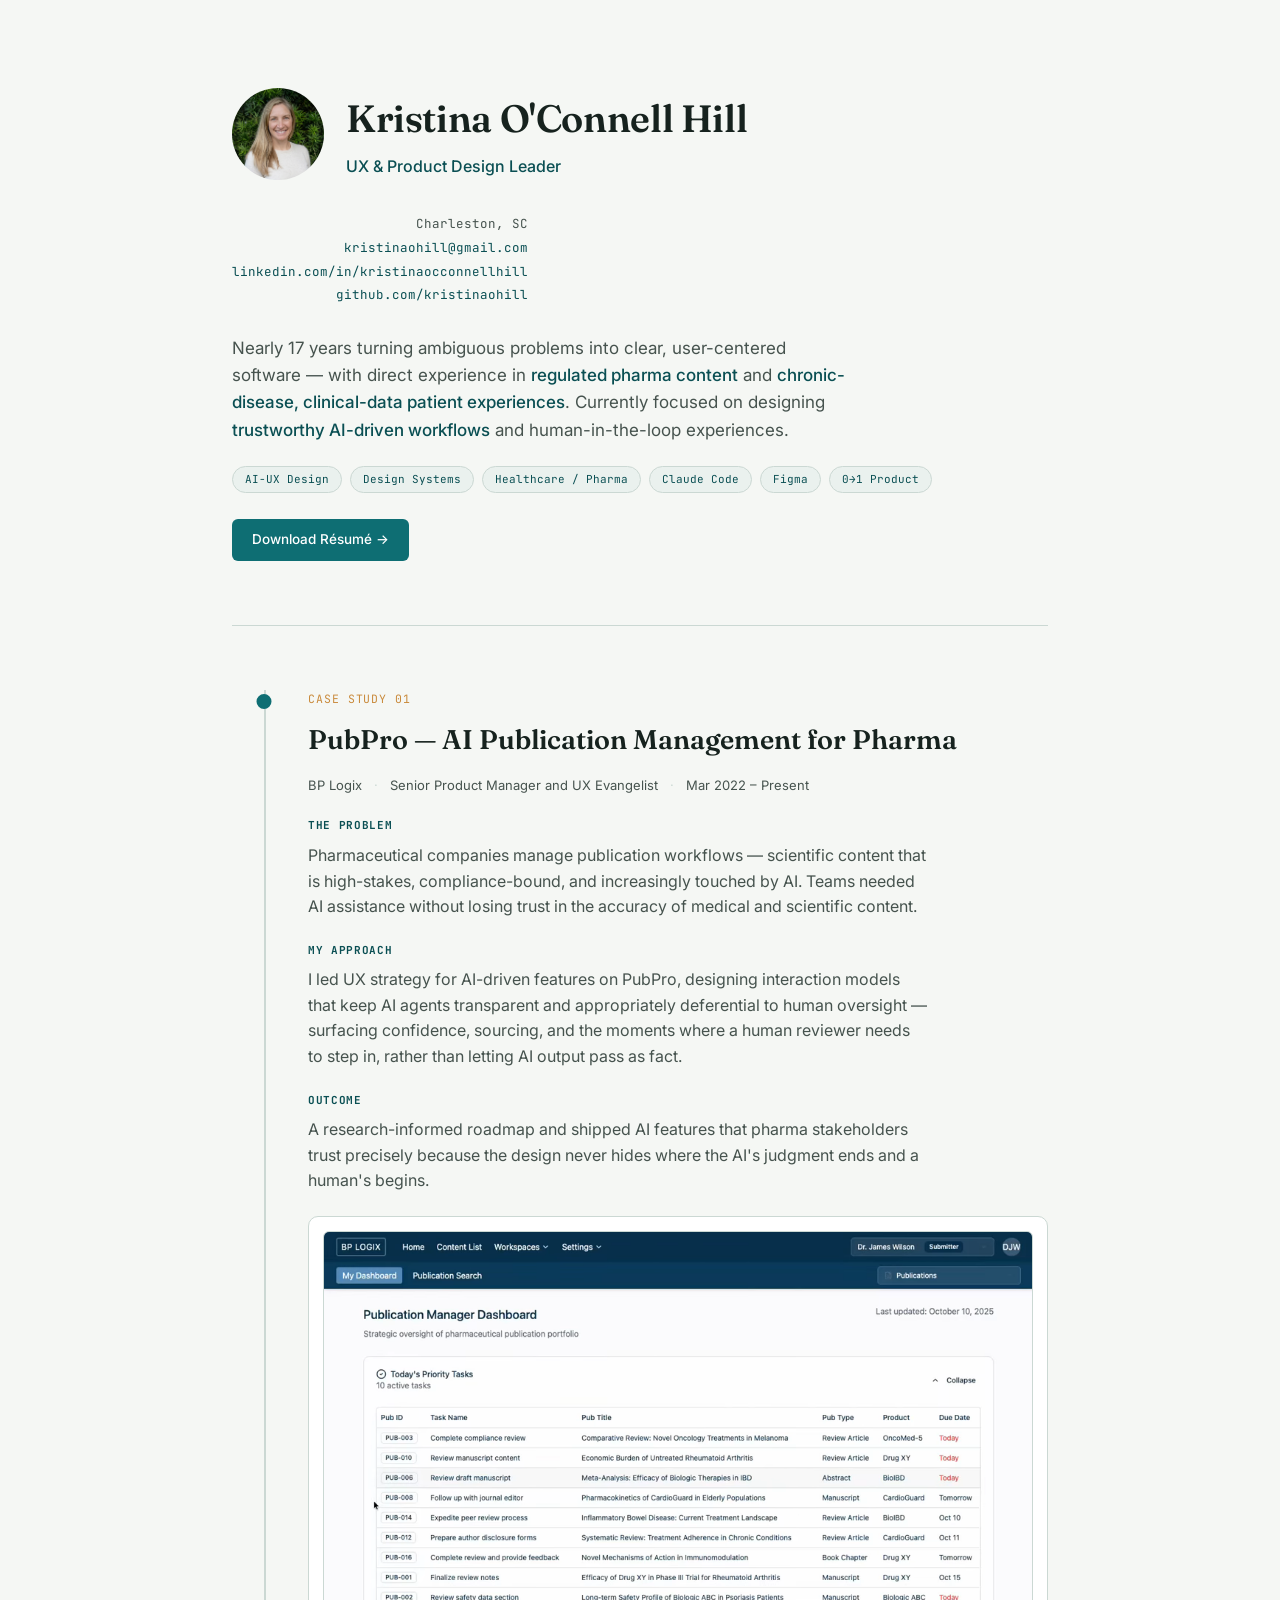
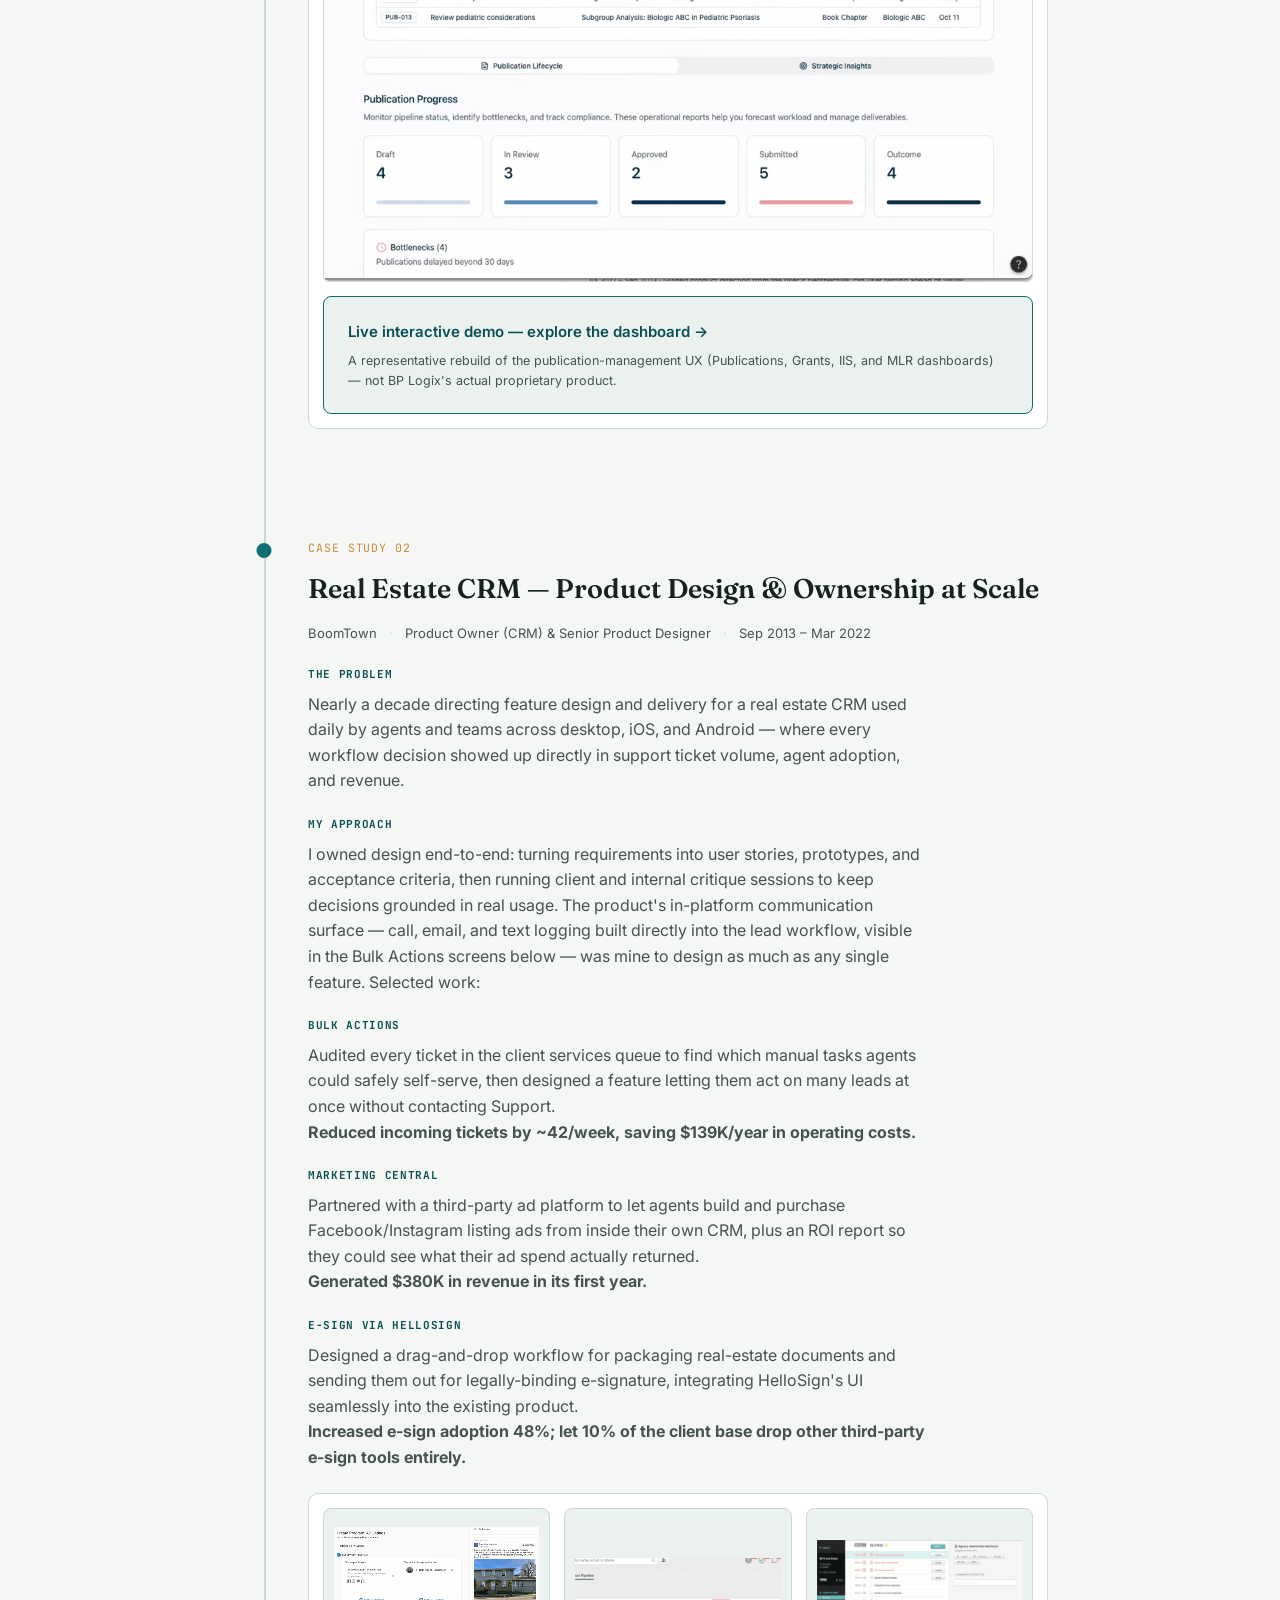
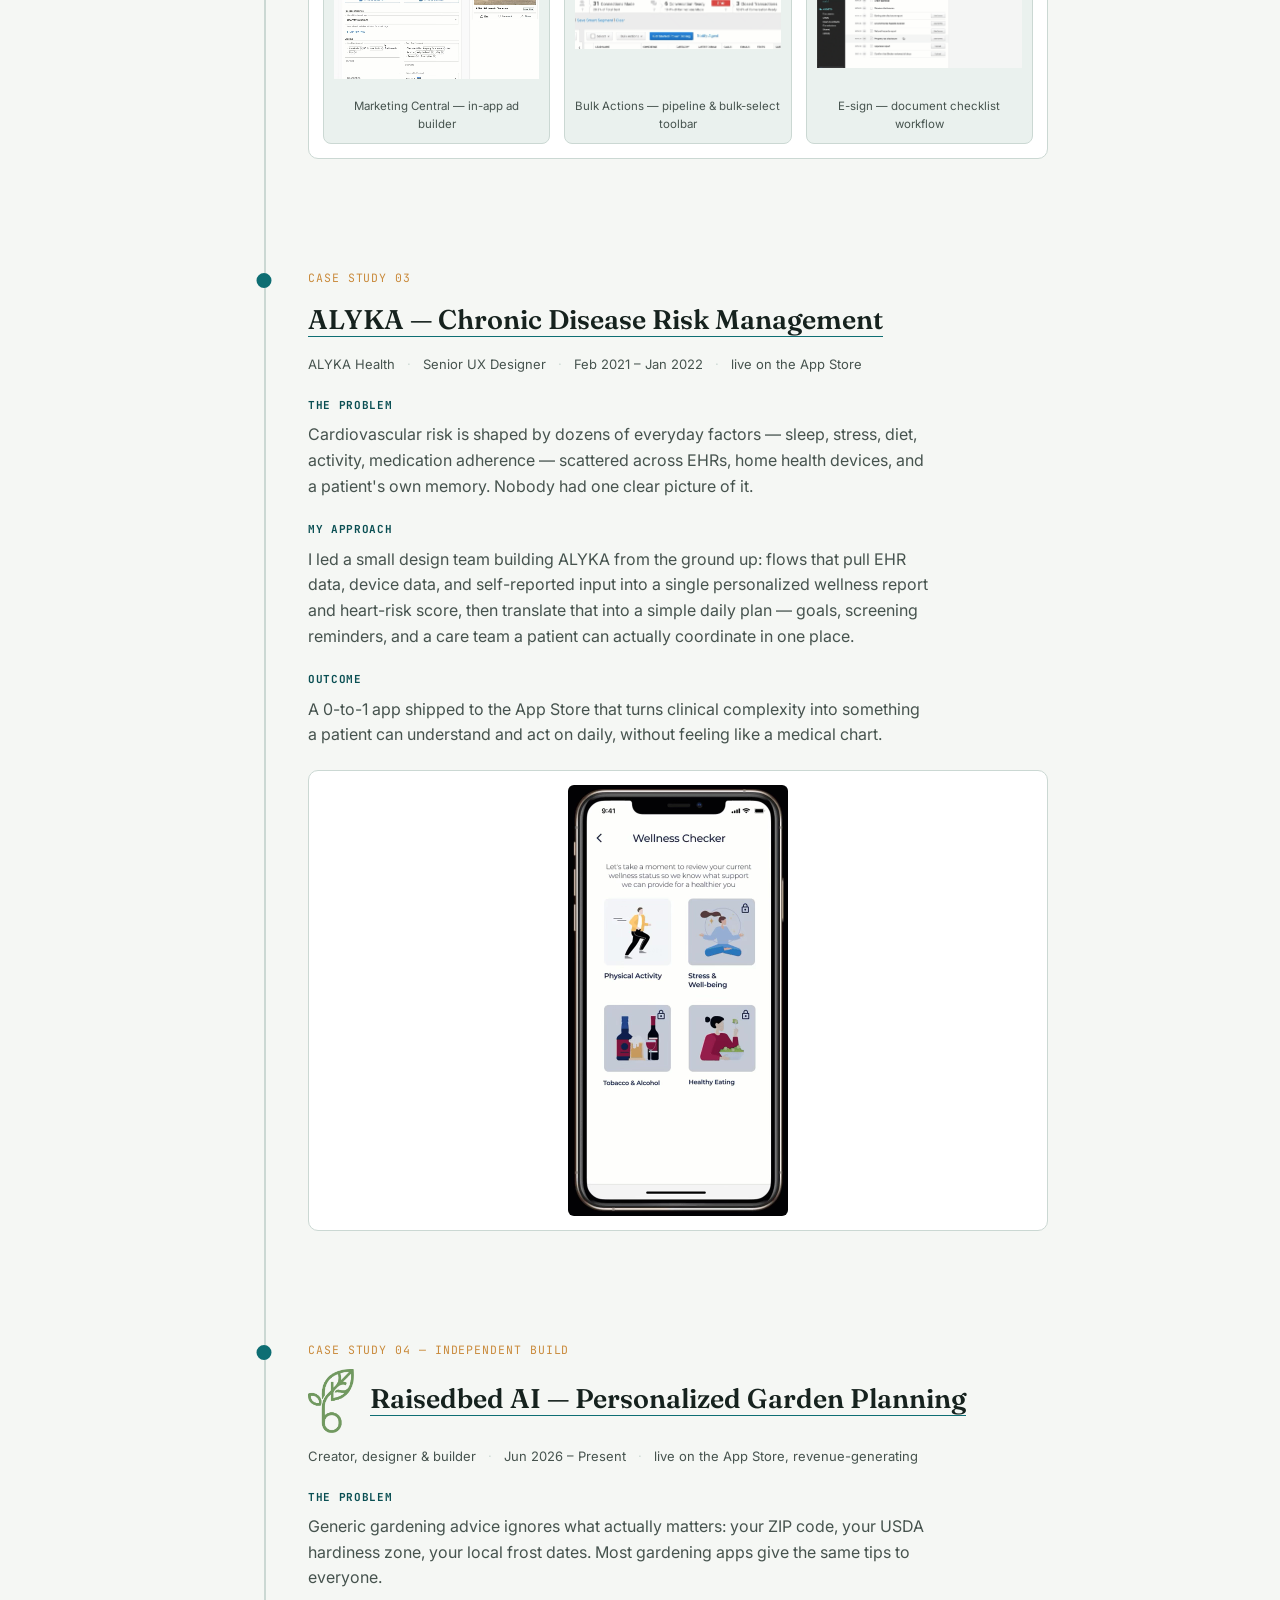
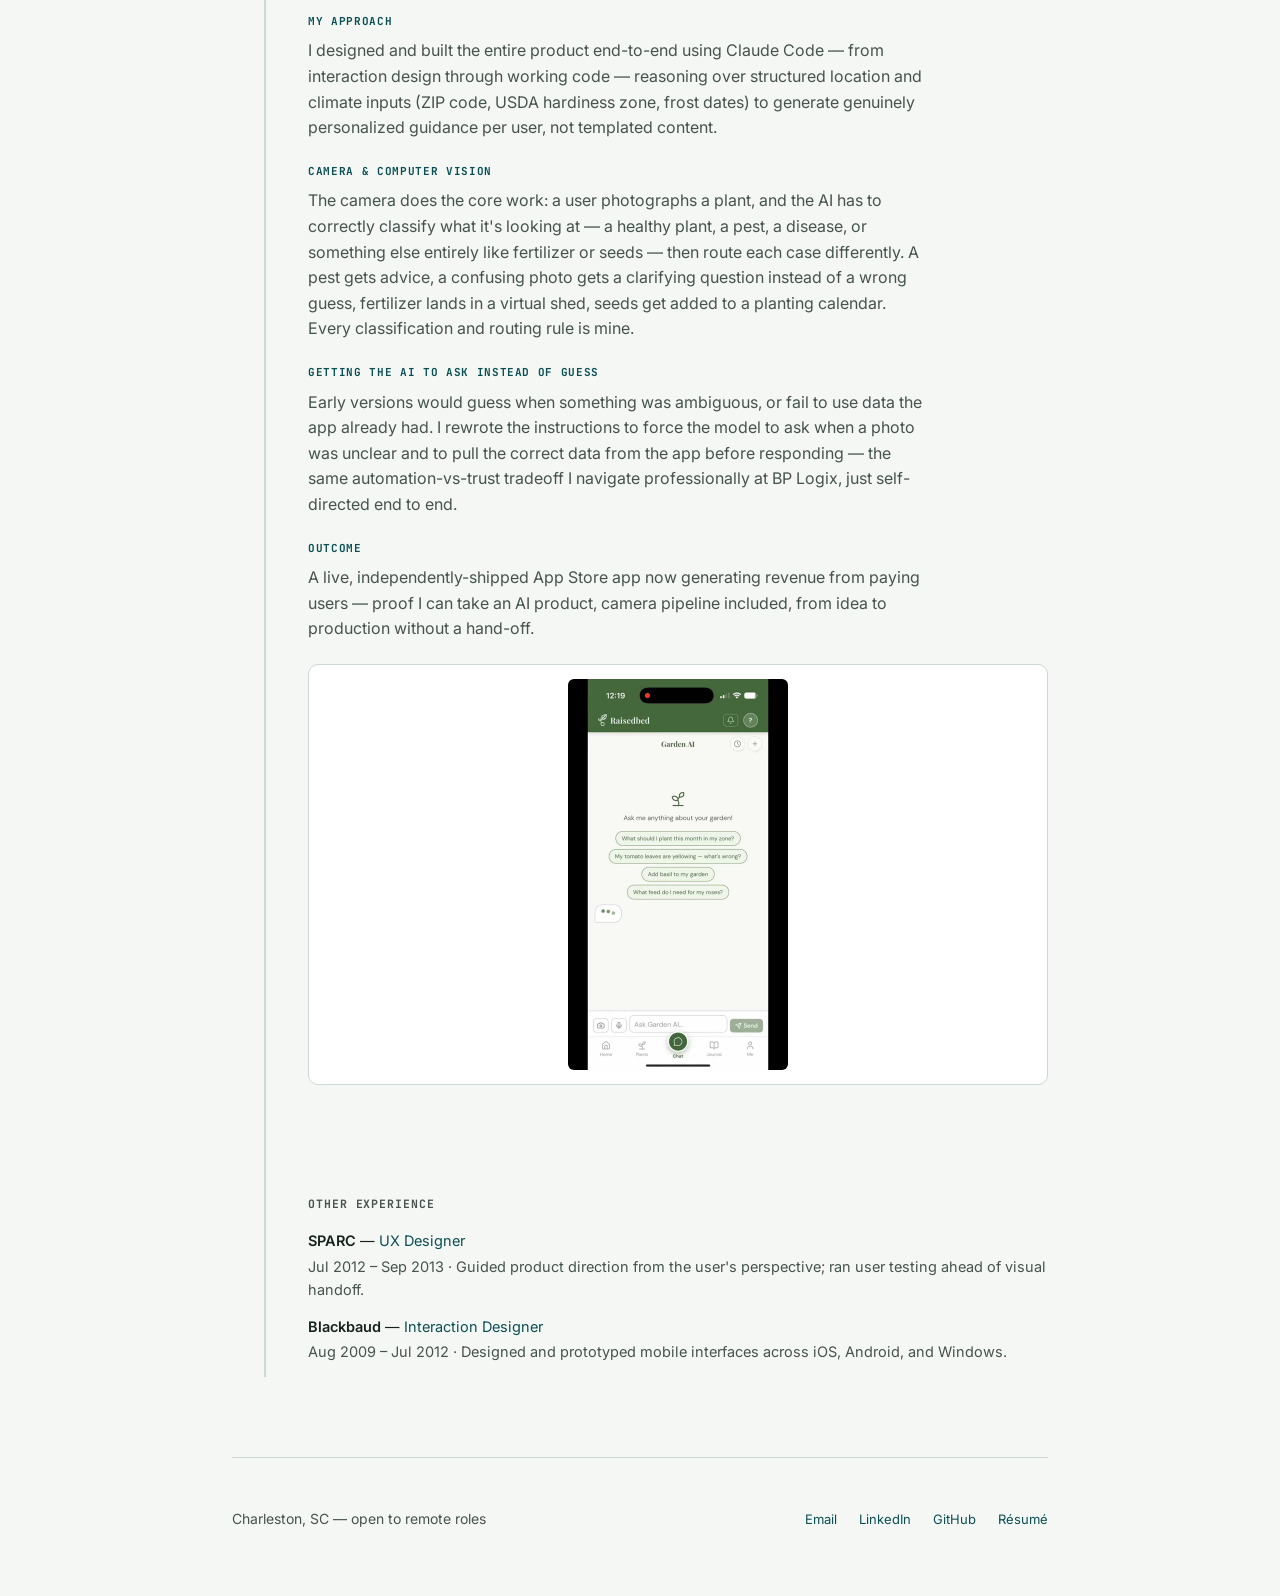
==== index.html @ bd339df3 "Say 'small design team' instead of 'small UX/UI team' in ALYKA case study" ====
<!DOCTYPE html>
<html lang="en">
<head>
<meta charset="UTF-8">
<meta name="viewport" content="width=device-width, initial-scale=1.0">
<title>Kristina O'Connell Hill — UX & Product Design Leader</title>
<link rel="preconnect" href="https://fonts.googleapis.com">
<link href="https://fonts.googleapis.com/css2?family=Fraunces:opsz,wght@9..144,400;9..144,500;9..144,600;9..144,700&family=Inter:wght@400;500;600&family=JetBrains+Mono:wght@400;500&display=swap" rel="stylesheet">
<style>
  :root {
    --bg: #F5F7F4;
    --bg-card: #EAF1EE;
    --ink: #16221E;
    --ink-soft: #46534E;
    --teal: #0E6E73;
    --teal-deep: #0A4F53;
    --amber: #C98A3B;
    --line: #CBD8D3;
    --paper: #FFFFFF;
  }

  * { box-sizing: border-box; }

  html { scroll-behavior: smooth; }

  body {
    margin: 0;
    background: var(--bg);
    color: var(--ink);
    font-family: 'Inter', sans-serif;
    font-size: 16px;
    line-height: 1.6;
  }

  a { color: var(--teal); }

  .mono {
    font-family: 'JetBrains Mono', 'Courier New', monospace;
  }

  .wrap {
    max-width: 880px;
    margin: 0 auto;
    padding: 0 32px;
  }

  /* ---------- HERO ---------- */

  header.hero {
    padding: 88px 0 64px 0;
    border-bottom: 1px solid var(--line);
  }

  .hero-row {
    display: flex;
    justify-content: space-between;
    align-items: flex-start;
    gap: 32px;
    flex-wrap: wrap;
  }

  .hero-photo {
    width: 92px;
    height: 92px;
    border-radius: 50%;
    object-fit: cover;
    flex-shrink: 0;
  }

  .hero-left {
    display: flex;
    gap: 22px;
    align-items: center;
  }

  h1.name {
    font-family: 'Fraunces', serif;
    font-weight: 600;
    font-size: 38px;
    letter-spacing: -0.01em;
    margin: 0 0 4px 0;
    color: var(--ink);
  }

  .role-line {
    font-size: 16px;
    color: var(--teal-deep);
    font-weight: 500;
    margin: 0;
  }

  .contact-block {
    text-align: right;
    font-size: 12.5px;
    color: var(--ink-soft);
    line-height: 1.9;
  }

  .contact-block a { color: var(--teal-deep); text-decoration: none; }
  .contact-block a:hover { text-decoration: underline; }

  .pitch {
    margin-top: 28px;
    max-width: 620px;
    font-size: 17px;
    color: var(--ink-soft);
  }

  .pitch em { color: var(--teal-deep); font-style: normal; font-weight: 500; }

  .tags {
    margin-top: 22px;
    display: flex;
    flex-wrap: wrap;
    gap: 8px;
  }

  .tag {
    font-family: 'JetBrains Mono', monospace;
    font-size: 11px;
    color: var(--teal-deep);
    background: var(--bg-card);
    border: 1px solid var(--line);
    border-radius: 20px;
    padding: 4px 12px;
  }

  .resume-btn {
    margin-top: 26px;
    display: inline-block;
    background: var(--teal);
    color: white;
    font-size: 13.5px;
    font-weight: 500;
    padding: 10px 20px;
    border-radius: 6px;
    text-decoration: none;
  }
  .resume-btn:hover { background: var(--teal-deep); }

  /* ---------- GROWTH LINE + SECTIONS ---------- */

  .timeline {
    position: relative;
    padding: 64px 0 40px 0;
  }

  .growth-track {
    position: absolute;
    left: 32px;
    top: 64px;
    bottom: 40px;
    width: 2px;
    background: var(--line);
  }

  .growth-fill {
    position: absolute;
    left: 32px;
    top: 64px;
    width: 2px;
    background: var(--teal);
    height: 0%;
    transition: height 0.15s linear;
  }

  .case-study {
    position: relative;
    padding: 0 0 88px 76px;
  }

  .node {
    position: absolute;
    left: 32px;
    top: 4px;
    width: 15px;
    height: 15px;
    border-radius: 50%;
    background: var(--bg);
    border: 2px solid var(--line);
    transform: translateX(-50%);
    transition: border-color 0.3s ease, background 0.3s ease;
  }

  .case-study.in-view .node {
    border-color: var(--teal);
    background: var(--teal);
  }

  .eyebrow {
    font-family: 'JetBrains Mono', monospace;
    font-size: 11.5px;
    text-transform: uppercase;
    letter-spacing: 0.08em;
    color: var(--amber);
    margin: 0 0 10px 0;
  }

  h2.cs-title {
    font-family: 'Fraunces', serif;
    font-weight: 600;
    font-size: 27px;
    margin: 0 0 6px 0;
  }

  .cs-title a {
    color: var(--ink);
    text-decoration: none;
    border-bottom: 1.5px solid var(--teal);
  }
  .cs-title a:hover { color: var(--teal-deep); }

  .cs-meta {
    font-size: 13px;
    color: var(--ink-soft);
    margin-bottom: 22px;
  }

  .cs-meta .sep { margin: 0 8px; color: var(--line); }

  .cs-block {
    margin-bottom: 22px;
  }

  .cs-block h4 {
    font-family: 'JetBrains Mono', monospace;
    font-size: 11px;
    text-transform: uppercase;
    letter-spacing: 0.06em;
    color: var(--teal-deep);
    margin: 0 0 8px 0;
  }

  .cs-block p {
    margin: 0;
    color: var(--ink-soft);
    max-width: 620px;
  }

  .media-frame {
    margin: 22px 0;
    border-radius: 10px;
    border: 1px solid var(--line);
    background: var(--paper);
    padding: 14px;
  }

  .media-placeholder {
    border: 1.5px dashed var(--line);
    border-radius: 8px;
    padding: 46px 20px;
    text-align: center;
    color: var(--ink-soft);
    font-size: 13px;
    background: var(--bg-card);
  }

  .media-frame img {
    width: 100%;
    display: block;
    border-radius: 6px;
  }

  .logo-inline {
    width: 46px;
    height: auto;
    vertical-align: middle;
    margin-right: 10px;
  }

  .media-gallery {
    display: grid;
    grid-template-columns: repeat(auto-fit, minmax(220px, 1fr));
    gap: 14px;
  }

  .media-gallery figure {
    margin: 0;
    background: var(--bg-card);
    border: 1px solid var(--line);
    border-radius: 8px;
    padding: 10px;
  }

  .media-gallery img,
  .media-gallery video {
    width: 100%;
    height: 170px;
    object-fit: contain;
    display: block;
    border-radius: 4px;
  }

  .media-gallery figcaption {
    margin-top: 8px;
    font-size: 11.5px;
    color: var(--ink-soft);
    text-align: center;
  }

  .phone-shot {
    display: block;
    max-width: 220px;
    margin: 0 auto;
    border-radius: 6px;
  }

  .demo-link {
    display: block;
    text-decoration: none;
    border-radius: 8px;
    padding: 22px 24px;
    background: var(--bg-card);
    border: 1.5px solid var(--teal);
    transition: background 0.15s ease;
  }

  .demo-link:hover { background: #DFEBE7; }

  .demo-link .demo-title {
    color: var(--teal-deep);
    font-weight: 600;
    font-size: 15px;
  }

  .demo-link .demo-note {
    display: block;
    margin-top: 6px;
    color: var(--ink-soft);
    font-size: 12.5px;
  }

  .demo-video {
    width: 100%;
    display: block;
    border-radius: 6px;
    border: 1px solid var(--line);
    margin-bottom: 14px;
  }

  /* ---------- OTHER WORK ---------- */

  .other-work {
    padding: 0 0 0 76px;
    position: relative;
  }

  .other-work h3 {
    font-family: 'JetBrains Mono', monospace;
    font-size: 11.5px;
    text-transform: uppercase;
    letter-spacing: 0.08em;
    color: var(--ink-soft);
    margin: 0 0 16px 0;
  }

  .other-item {
    margin-bottom: 14px;
    font-size: 14.5px;
  }

  .other-item .co {
    font-weight: 600;
    color: var(--ink);
  }

  .other-item .role {
    color: var(--teal-deep);
  }

  .other-item .desc {
    color: var(--ink-soft);
    display: block;
    margin-top: 2px;
  }

  /* ---------- FOOTER ---------- */

  footer {
    border-top: 1px solid var(--line);
    padding: 48px 0 64px 0;
    margin-top: 40px;
  }

  footer .foot-row {
    display: flex;
    justify-content: space-between;
    align-items: center;
    flex-wrap: wrap;
    gap: 16px;
  }

  footer p {
    color: var(--ink-soft);
    font-size: 14px;
    margin: 0;
  }

  footer .links a {
    margin-left: 18px;
    font-size: 13px;
    color: var(--teal-deep);
    text-decoration: none;
  }
  footer .links a:first-child { margin-left: 0; }
  footer .links a:hover { text-decoration: underline; }

  @media (max-width: 640px) {
    h1.name { font-size: 30px; }
    .hero-row { flex-direction: column; }
    .contact-block { text-align: left; }
    .growth-track, .growth-fill { left: 18px; }
    .node { left: 18px; }
    .case-study, .other-work { padding-left: 46px; }
  }

  @media (prefers-reduced-motion: reduce) {
    html { scroll-behavior: auto; }
    .growth-fill { transition: none; }
  }
</style>
</head>
<body>

<div class="wrap">

  <header class="hero">
    <div class="hero-row">
      <div class="hero-left">
        <img class="hero-photo" src="assets/headshot.png" alt="Kristina O'Connell Hill">
        <div>
          <h1 class="name">Kristina O'Connell Hill</h1>
          <p class="role-line">UX & Product Design Leader</p>
        </div>
      </div>
      <div class="contact-block mono">
        Charleston, SC<br>
        <a href="mailto:kristinaohill@gmail.com">kristinaohill@gmail.com</a><br>
        <a href="https://linkedin.com/in/kristinaocconnellhill">linkedin.com/in/kristinaocconnellhill</a><br>
        <a href="https://github.com/kristinaohill">github.com/kristinaohill</a>
      </div>
    </div>

    <p class="pitch">Nearly 17 years turning ambiguous problems into clear, user-centered software — with direct experience in <em>regulated pharma content</em> and <em>chronic-disease, clinical-data patient experiences</em>. Currently focused on designing <em>trustworthy AI-driven workflows</em> and human-in-the-loop experiences.</p>

    <div class="tags">
      <span class="tag">AI-UX Design</span>
      <span class="tag">Design Systems</span>
      <span class="tag">Healthcare / Pharma</span>
      <span class="tag">Claude Code</span>
      <span class="tag">Figma</span>
      <span class="tag">0→1 Product</span>
    </div>

    <a class="resume-btn" href="Kristina_OConnell_Hill_Resume.pdf" download>Download Résumé →</a>
  </header>

  <div class="timeline">
    <div class="growth-track"></div>
    <div class="growth-fill" id="growthFill"></div>

    <!-- CASE STUDY 1: BP LOGIX -->
    <section class="case-study" data-cs>
      <div class="node"></div>
      <p class="eyebrow">Case Study 01</p>
      <h2 class="cs-title">PubPro — AI Publication Management for Pharma</h2>
      <p class="cs-meta">BP Logix <span class="sep">·</span> Senior Product Manager and UX Evangelist <span class="sep">·</span> Mar 2022 – Present</p>

      <div class="cs-block">
        <h4>The problem</h4>
        <p>Pharmaceutical companies manage publication workflows — scientific content that is high-stakes, compliance-bound, and increasingly touched by AI. Teams needed AI assistance without losing trust in the accuracy of medical and scientific content.</p>
      </div>

      <div class="cs-block">
        <h4>My approach</h4>
        <p>I led UX strategy for AI-driven features on PubPro, designing interaction models that keep AI agents transparent and appropriately deferential to human oversight — surfacing confidence, sourcing, and the moments where a human reviewer needs to step in, rather than letting AI output pass as fact.</p>
      </div>

      <div class="cs-block">
        <h4>Outcome</h4>
        <p>A research-informed roadmap and shipped AI features that pharma stakeholders trust precisely because the design never hides where the AI's judgment ends and a human's begins.</p>
      </div>

      <div class="media-frame">
        <video class="demo-video" autoplay muted loop playsinline>
          <source src="assets/pubpro-demo.webm" type="video/webm">
          <source src="assets/pubpro-demo.mp4" type="video/mp4">
        </video>
        <a class="demo-link" href="pubpro-demo/" target="_blank" rel="noopener">
          <span class="demo-title">Live interactive demo — explore the dashboard →</span>
          <span class="demo-note">A representative rebuild of the publication-management UX (Publications, Grants, IIS, and MLR dashboards) — not BP Logix's actual proprietary product.</span>
        </a>
      </div>
    </section>

    <!-- CASE STUDY 2: BOOMTOWN -->
    <section class="case-study" data-cs>
      <div class="node"></div>
      <p class="eyebrow">Case Study 02</p>
      <h2 class="cs-title">Real Estate CRM — Product Design & Ownership at Scale</h2>
      <p class="cs-meta">BoomTown <span class="sep">·</span> Product Owner (CRM) & Senior Product Designer <span class="sep">·</span> Sep 2013 – Mar 2022</p>

      <div class="cs-block">
        <h4>The problem</h4>
        <p>Nearly a decade directing feature design and delivery for a real estate CRM used daily by agents and teams across desktop, iOS, and Android — where every workflow decision showed up directly in support ticket volume, agent adoption, and revenue.</p>
      </div>

      <div class="cs-block">
        <h4>My approach</h4>
        <p>I owned design end-to-end: turning requirements into user stories, prototypes, and acceptance criteria, then running client and internal critique sessions to keep decisions grounded in real usage. The product's in-platform communication surface — call, email, and text logging built directly into the lead workflow, visible in the Bulk Actions screens below — was mine to design as much as any single feature. Selected work:</p>
      </div>

      <div class="cs-block">
        <h4>Bulk Actions</h4>
        <p>Audited every ticket in the client services queue to find which manual tasks agents could safely self-serve, then designed a feature letting them act on many leads at once without contacting Support.</p>
        <p><strong>Reduced incoming tickets by ~42/week, saving $139K/year in operating costs.</strong></p>
      </div>

      <div class="cs-block">
        <h4>Marketing Central</h4>
        <p>Partnered with a third-party ad platform to let agents build and purchase Facebook/Instagram listing ads from inside their own CRM, plus an ROI report so they could see what their ad spend actually returned.</p>
        <p><strong>Generated $380K in revenue in its first year.</strong></p>
      </div>

      <div class="cs-block">
        <h4>E-sign via HelloSign</h4>
        <p>Designed a drag-and-drop workflow for packaging real-estate documents and sending them out for legally-binding e-signature, integrating HelloSign's UI seamlessly into the existing product.</p>
        <p><strong>Increased e-sign adoption 48%; let 10% of the client base drop other third-party e-sign tools entirely.</strong></p>
      </div>

      <div class="media-frame">
        <div class="media-gallery">
          <figure>
            <video autoplay muted loop playsinline poster="assets/boomtown-marketing-central.png" aria-label="Marketing Central ad builder with Facebook ad preview">
              <source src="assets/boomtown-marketing-central.webm" type="video/webm">
              <source src="assets/boomtown-marketing-central.mp4" type="video/mp4">
            </video>
            <figcaption>Marketing Central — in-app ad builder</figcaption>
          </figure>
          <figure>
            <img src="assets/boomtown-bulk-actions.png" alt="Bulk Actions pipeline metrics and bulk-select toolbar">
            <figcaption>Bulk Actions — pipeline &amp; bulk-select toolbar</figcaption>
          </figure>
          <figure>
            <img src="assets/boomtown-esign.png" alt="E-sign document checklist workflow">
            <figcaption>E-sign — document checklist workflow</figcaption>
          </figure>
        </div>
      </div>
    </section>

    <!-- CASE STUDY 3: ALYKA HEALTH -->
    <section class="case-study" data-cs>
      <div class="node"></div>
      <p class="eyebrow">Case Study 03</p>
      <h2 class="cs-title"><a href="https://apps.apple.com/us/app/alyka-heart-health-advisor/id1569324354" target="_blank" rel="noopener">ALYKA — Chronic Disease Risk Management</a></h2>
      <p class="cs-meta">ALYKA Health <span class="sep">·</span> Senior UX Designer <span class="sep">·</span> Feb 2021 – Jan 2022 <span class="sep">·</span> live on the App Store</p>

      <div class="cs-block">
        <h4>The problem</h4>
        <p>Cardiovascular risk is shaped by dozens of everyday factors — sleep, stress, diet, activity, medication adherence — scattered across EHRs, home health devices, and a patient's own memory. Nobody had one clear picture of it.</p>
      </div>

      <div class="cs-block">
        <h4>My approach</h4>
        <p>I led a small design team building ALYKA from the ground up: flows that pull EHR data, device data, and self-reported input into a single personalized wellness report and heart-risk score, then translate that into a simple daily plan — goals, screening reminders, and a care team a patient can actually coordinate in one place.</p>
      </div>

      <div class="cs-block">
        <h4>Outcome</h4>
        <p>A 0-to-1 app shipped to the App Store that turns clinical complexity into something a patient can understand and act on daily, without feeling like a medical chart.</p>
      </div>

      <div class="media-frame">
        <video class="phone-shot" autoplay muted loop playsinline poster="assets/alyka-wellness-checker.png" aria-label="ALYKA Wellness Checker onboarding flow">
          <source src="assets/alyka-wellness.webm" type="video/webm">
          <source src="assets/alyka-wellness.mp4" type="video/mp4">
        </video>
      </div>
    </section>

    <!-- CASE STUDY 4: RAISEDBED AI -->
    <section class="case-study" data-cs>
      <div class="node"></div>
      <p class="eyebrow">Case Study 04 — Independent Build</p>
      <h2 class="cs-title">
        <img class="logo-inline" src="assets/raisedbed-logo.png" alt="Raisedbed AI logo">
        <a href="https://apps.apple.com/us/app/raisedbed-ai-garden-planner/id6778829093" target="_blank" rel="noopener">Raisedbed AI — Personalized Garden Planning</a>
      </h2>
      <p class="cs-meta">Creator, designer & builder <span class="sep">·</span> Jun 2026 – Present <span class="sep">·</span> live on the App Store, revenue-generating</p>

      <div class="cs-block">
        <h4>The problem</h4>
        <p>Generic gardening advice ignores what actually matters: your ZIP code, your USDA hardiness zone, your local frost dates. Most gardening apps give the same tips to everyone.</p>
      </div>

      <div class="cs-block">
        <h4>My approach</h4>
        <p>I designed and built the entire product end-to-end using Claude Code — from interaction design through working code — reasoning over structured location and climate inputs (ZIP code, USDA hardiness zone, frost dates) to generate genuinely personalized guidance per user, not templated content.</p>
      </div>

      <div class="cs-block">
        <h4>Camera &amp; computer vision</h4>
        <p>The camera does the core work: a user photographs a plant, and the AI has to correctly classify what it's looking at — a healthy plant, a pest, a disease, or something else entirely like fertilizer or seeds — then route each case differently. A pest gets advice, a confusing photo gets a clarifying question instead of a wrong guess, fertilizer lands in a virtual shed, seeds get added to a planting calendar. Every classification and routing rule is mine.</p>
      </div>

      <div class="cs-block">
        <h4>Getting the AI to ask instead of guess</h4>
        <p>Early versions would guess when something was ambiguous, or fail to use data the app already had. I rewrote the instructions to force the model to ask when a photo was unclear and to pull the correct data from the app before responding — the same automation-vs-trust tradeoff I navigate professionally at BP Logix, just self-directed end to end.</p>
      </div>

      <div class="cs-block">
        <h4>Outcome</h4>
        <p>A live, independently-shipped App Store app now generating revenue from paying users — proof I can take an AI product, camera pipeline included, from idea to production without a hand-off.</p>
      </div>

      <div class="media-frame">
        <video class="phone-shot" autoplay muted loop playsinline poster="assets/raisedbed-poster.jpg" aria-label="Raisedbed AI Garden Bud chat demo">
          <source src="assets/raisedbed-demo.webm" type="video/webm">
          <source src="assets/raisedbed-demo.mp4" type="video/mp4">
        </video>
      </div>
    </section>

    <!-- OTHER WORK -->
    <div class="other-work">
      <h3>Other Experience</h3>

      <div class="other-item">
        <span class="co">SPARC</span> — <span class="role">UX Designer</span>
        <span class="desc">Jul 2012 – Sep 2013 · Guided product direction from the user's perspective; ran user testing ahead of visual handoff.</span>
      </div>

      <div class="other-item">
        <span class="co">Blackbaud</span> — <span class="role">Interaction Designer</span>
        <span class="desc">Aug 2009 – Jul 2012 · Designed and prototyped mobile interfaces across iOS, Android, and Windows.</span>
      </div>
    </div>
  </div>

  <footer>
    <div class="foot-row">
      <p>Charleston, SC — open to remote roles</p>
      <div class="links">
        <a href="mailto:kristinaohill@gmail.com">Email</a>
        <a href="https://linkedin.com/in/kristinaocconnellhill">LinkedIn</a>
        <a href="https://github.com/kristinaohill">GitHub</a>
        <a href="Kristina_OConnell_Hill_Resume.pdf" download>Résumé</a>
      </div>
    </div>
  </footer>

</div>

<script>
  // Growth line fill based on scroll progress through the timeline
  const track = document.querySelector('.growth-track');
  const fill = document.getElementById('growthFill');
  const caseStudies = document.querySelectorAll('[data-cs]');

  function updateGrowth() {
    const rect = track.getBoundingClientRect();
    const trackHeight = track.offsetHeight;
    const viewportMid = window.innerHeight * 0.5;
    let progress = (viewportMid - rect.top) / trackHeight;
    progress = Math.max(0, Math.min(1, progress));
    fill.style.height = (progress * trackHeight) + 'px';
  }

  const observer = new IntersectionObserver((entries) => {
    entries.forEach(entry => {
      if (entry.isIntersecting) entry.target.classList.add('in-view');
    });
  }, { threshold: 0.3 });

  caseStudies.forEach(cs => observer.observe(cs));

  window.addEventListener('scroll', updateGrowth);
  window.addEventListener('resize', updateGrowth);
  updateGrowth();
</script>

</body>
</html>
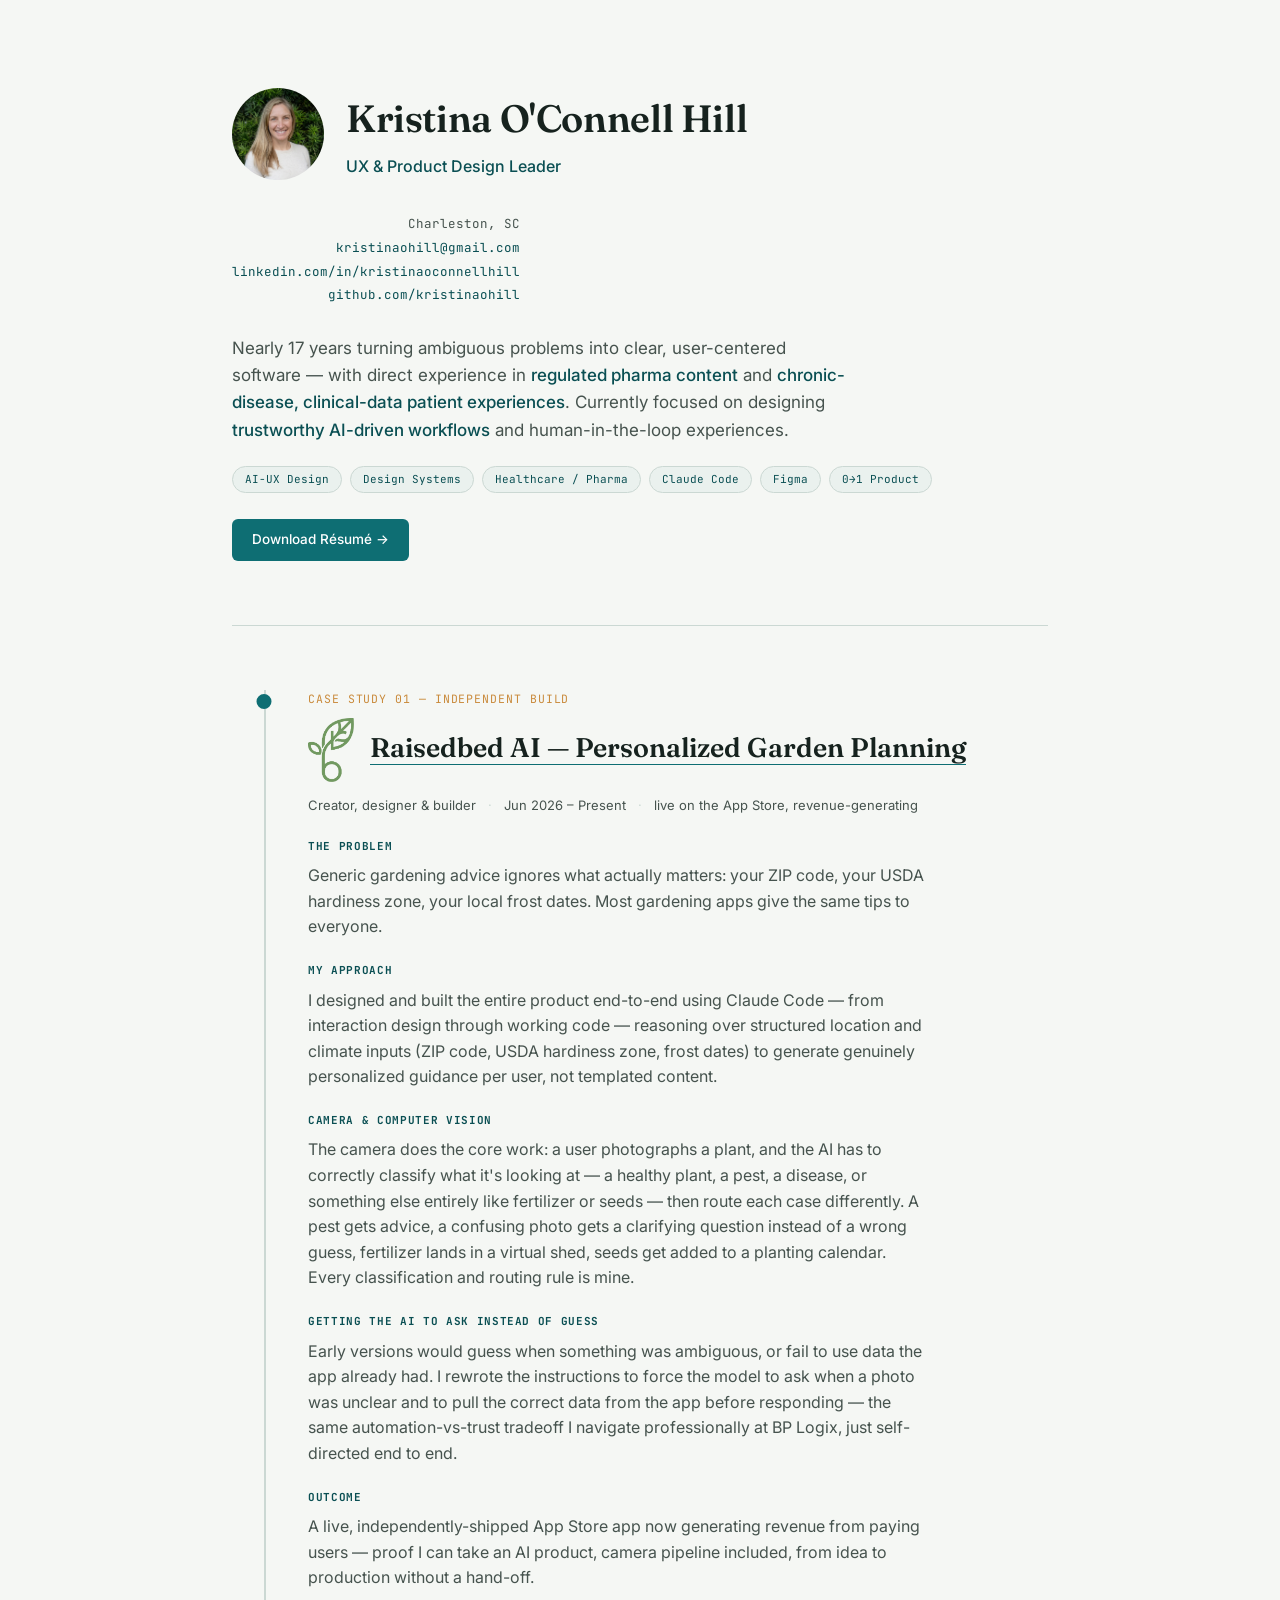
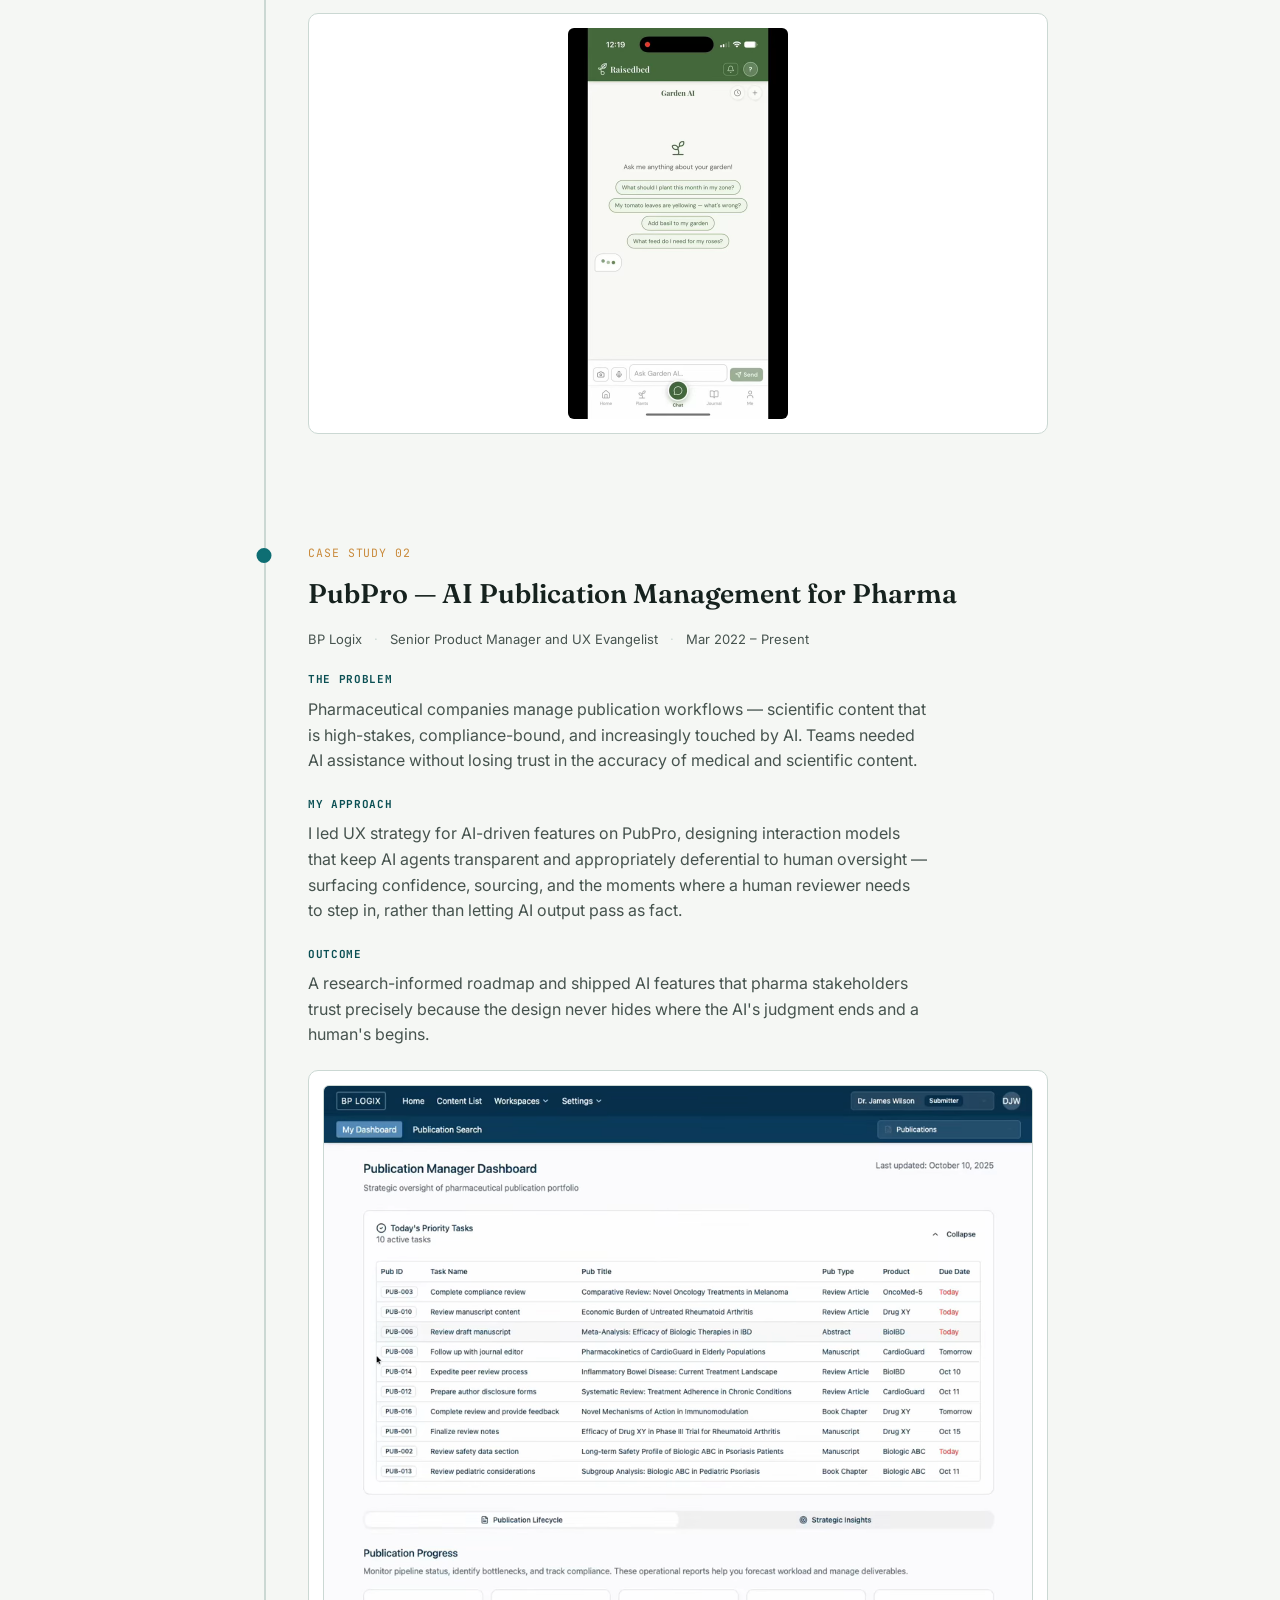
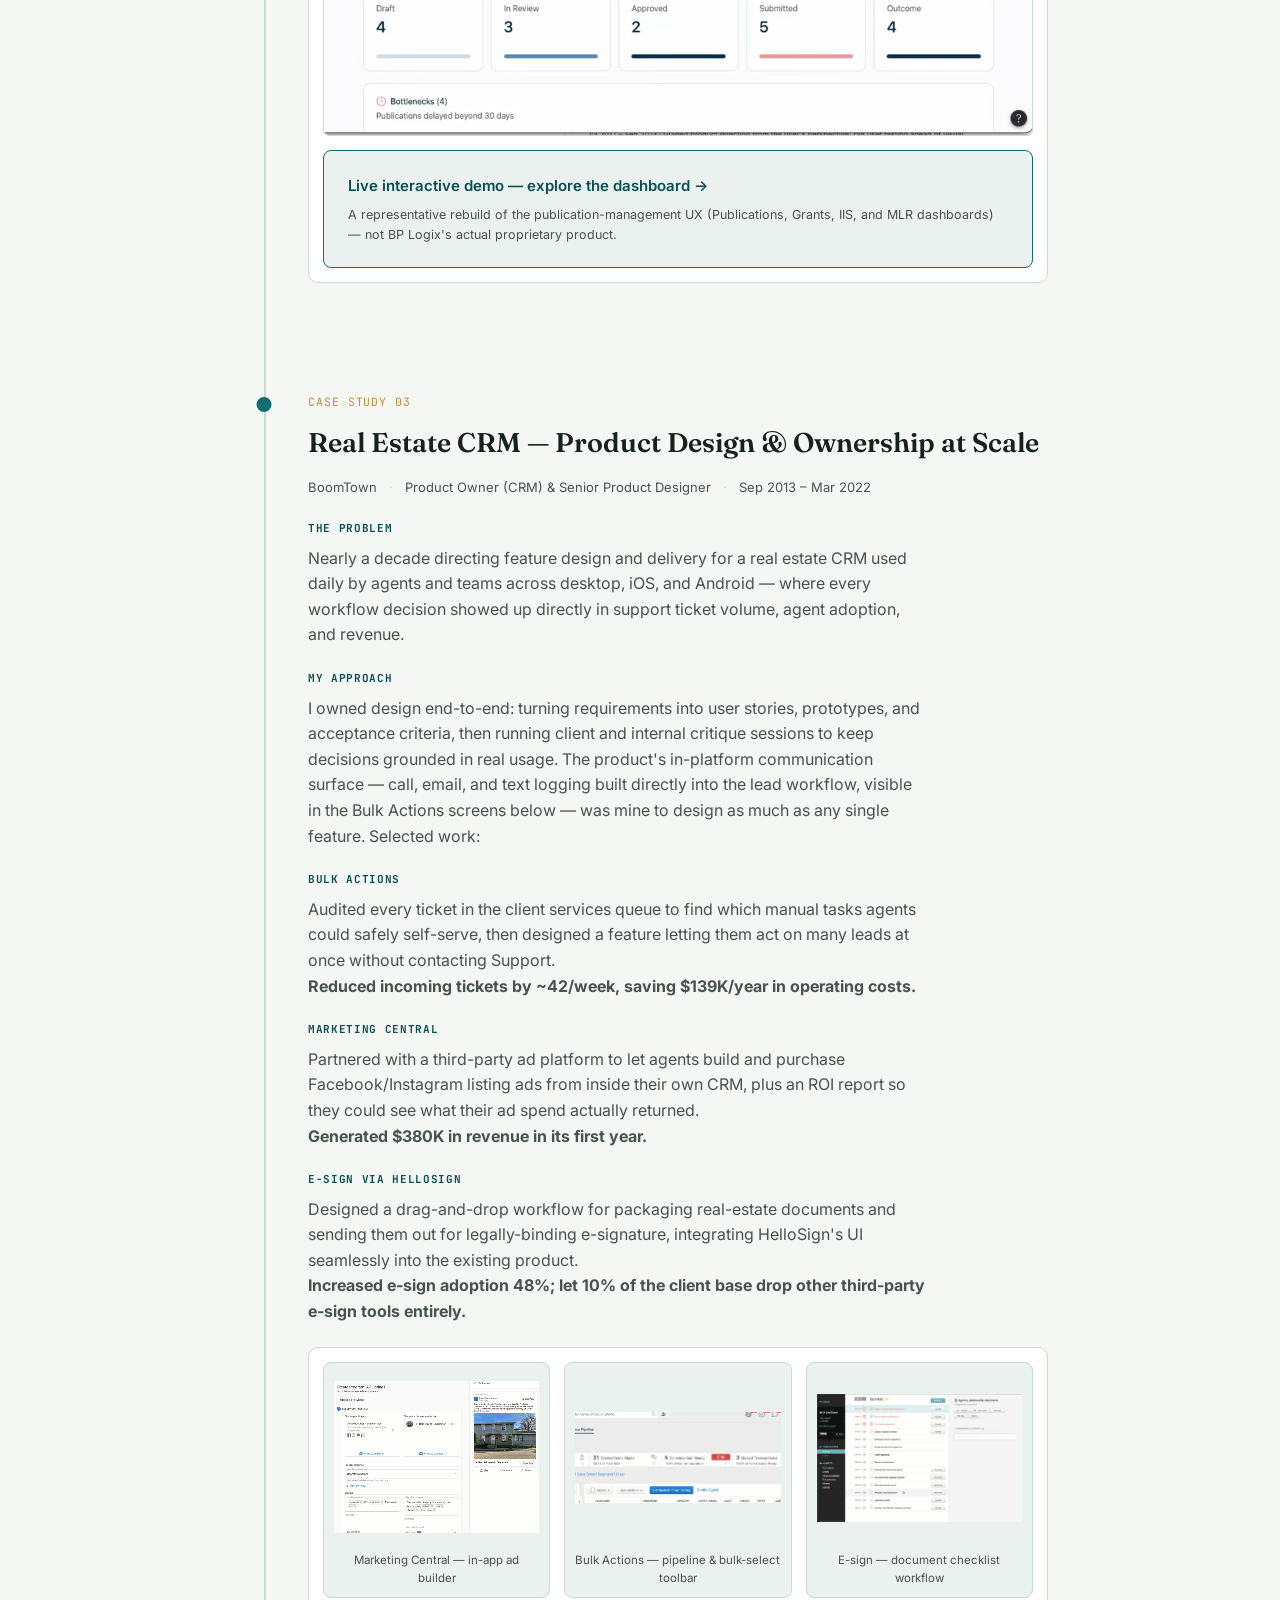
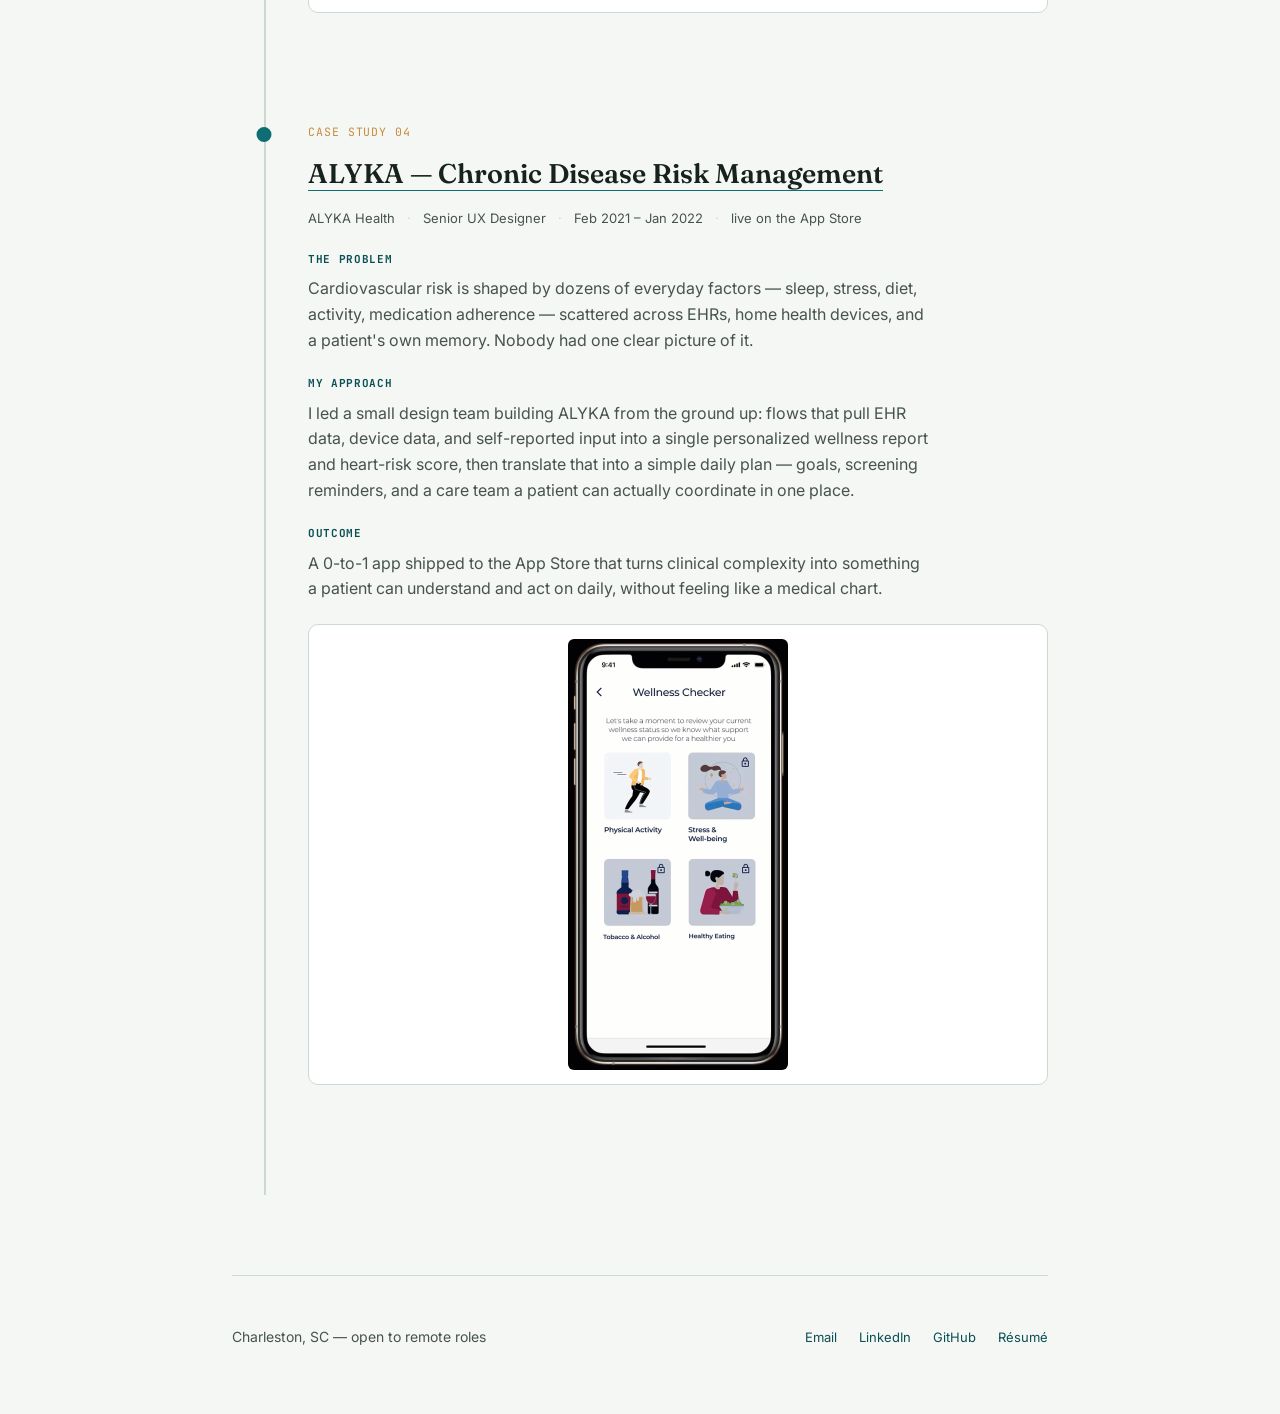
==== commit f093837d: "Remove Other Experience, lead with Raisedbed, fix LinkedIn handle - Drops the SPARC/Blackbaud "Other" ====
--- a/index.html
+++ b/index.html
@@ -436,7 +436,7 @@
       <div class="contact-block mono">
         Charleston, SC<br>
         <a href="mailto:kristinaohill@gmail.com">kristinaohill@gmail.com</a><br>
-        <a href="https://linkedin.com/in/kristinaocconnellhill">linkedin.com/in/kristinaocconnellhill</a><br>
+        <a href="https://linkedin.com/in/kristinaoconnellhill">linkedin.com/in/kristinaoconnellhill</a><br>
         <a href="https://github.com/kristinaohill">github.com/kristinaohill</a>
       </div>
     </div>
@@ -459,10 +459,53 @@
     <div class="growth-track"></div>
     <div class="growth-fill" id="growthFill"></div>
 
-    <!-- CASE STUDY 1: BP LOGIX -->
+    <!-- CASE STUDY 1: RAISEDBED AI -->
     <section class="case-study" data-cs>
       <div class="node"></div>
-      <p class="eyebrow">Case Study 01</p>
+      <p class="eyebrow">Case Study 01 — Independent Build</p>
+      <h2 class="cs-title">
+        <img class="logo-inline" src="assets/raisedbed-logo.png" alt="Raisedbed AI logo">
+        <a href="https://apps.apple.com/us/app/raisedbed-ai-garden-planner/id6778829093" target="_blank" rel="noopener">Raisedbed AI — Personalized Garden Planning</a>
+      </h2>
+      <p class="cs-meta">Creator, designer & builder <span class="sep">·</span> Jun 2026 – Present <span class="sep">·</span> live on the App Store, revenue-generating</p>
+
+      <div class="cs-block">
+        <h4>The problem</h4>
+        <p>Generic gardening advice ignores what actually matters: your ZIP code, your USDA hardiness zone, your local frost dates. Most gardening apps give the same tips to everyone.</p>
+      </div>
+
+      <div class="cs-block">
+        <h4>My approach</h4>
+        <p>I designed and built the entire product end-to-end using Claude Code — from interaction design through working code — reasoning over structured location and climate inputs (ZIP code, USDA hardiness zone, frost dates) to generate genuinely personalized guidance per user, not templated content.</p>
+      </div>
+
+      <div class="cs-block">
+        <h4>Camera &amp; computer vision</h4>
+        <p>The camera does the core work: a user photographs a plant, and the AI has to correctly classify what it's looking at — a healthy plant, a pest, a disease, or something else entirely like fertilizer or seeds — then route each case differently. A pest gets advice, a confusing photo gets a clarifying question instead of a wrong guess, fertilizer lands in a virtual shed, seeds get added to a planting calendar. Every classification and routing rule is mine.</p>
+      </div>
+
+      <div class="cs-block">
+        <h4>Getting the AI to ask instead of guess</h4>
+        <p>Early versions would guess when something was ambiguous, or fail to use data the app already had. I rewrote the instructions to force the model to ask when a photo was unclear and to pull the correct data from the app before responding — the same automation-vs-trust tradeoff I navigate professionally at BP Logix, just self-directed end to end.</p>
+      </div>
+
+      <div class="cs-block">
+        <h4>Outcome</h4>
+        <p>A live, independently-shipped App Store app now generating revenue from paying users — proof I can take an AI product, camera pipeline included, from idea to production without a hand-off.</p>
+      </div>
+
+      <div class="media-frame">
+        <video class="phone-shot" autoplay muted loop playsinline poster="assets/raisedbed-poster.jpg" aria-label="Raisedbed AI Garden Bud chat demo">
+          <source src="assets/raisedbed-demo.webm" type="video/webm">
+          <source src="assets/raisedbed-demo.mp4" type="video/mp4">
+        </video>
+      </div>
+    </section>
+
+    <!-- CASE STUDY 2: BP LOGIX -->
+    <section class="case-study" data-cs>
+      <div class="node"></div>
+      <p class="eyebrow">Case Study 02</p>
       <h2 class="cs-title">PubPro — AI Publication Management for Pharma</h2>
       <p class="cs-meta">BP Logix <span class="sep">·</span> Senior Product Manager and UX Evangelist <span class="sep">·</span> Mar 2022 – Present</p>
 
@@ -493,10 +536,10 @@
       </div>
     </section>
 
-    <!-- CASE STUDY 2: BOOMTOWN -->
+    <!-- CASE STUDY 3: BOOMTOWN -->
     <section class="case-study" data-cs>
       <div class="node"></div>
-      <p class="eyebrow">Case Study 02</p>
+      <p class="eyebrow">Case Study 03</p>
       <h2 class="cs-title">Real Estate CRM — Product Design & Ownership at Scale</h2>
       <p class="cs-meta">BoomTown <span class="sep">·</span> Product Owner (CRM) & Senior Product Designer <span class="sep">·</span> Sep 2013 – Mar 2022</p>
 
@@ -549,10 +592,10 @@
       </div>
     </section>
 
-    <!-- CASE STUDY 3: ALYKA HEALTH -->
+    <!-- CASE STUDY 4: ALYKA HEALTH -->
     <section class="case-study" data-cs>
       <div class="node"></div>
-      <p class="eyebrow">Case Study 03</p>
+      <p class="eyebrow">Case Study 04</p>
       <h2 class="cs-title"><a href="https://apps.apple.com/us/app/alyka-heart-health-advisor/id1569324354" target="_blank" rel="noopener">ALYKA — Chronic Disease Risk Management</a></h2>
       <p class="cs-meta">ALYKA Health <span class="sep">·</span> Senior UX Designer <span class="sep">·</span> Feb 2021 – Jan 2022 <span class="sep">·</span> live on the App Store</p>
 
@@ -579,63 +622,6 @@
       </div>
     </section>
 
-    <!-- CASE STUDY 4: RAISEDBED AI -->
-    <section class="case-study" data-cs>
-      <div class="node"></div>
-      <p class="eyebrow">Case Study 04 — Independent Build</p>
-      <h2 class="cs-title">
-        <img class="logo-inline" src="assets/raisedbed-logo.png" alt="Raisedbed AI logo">
-        <a href="https://apps.apple.com/us/app/raisedbed-ai-garden-planner/id6778829093" target="_blank" rel="noopener">Raisedbed AI — Personalized Garden Planning</a>
-      </h2>
-      <p class="cs-meta">Creator, designer & builder <span class="sep">·</span> Jun 2026 – Present <span class="sep">·</span> live on the App Store, revenue-generating</p>
-
-      <div class="cs-block">
-        <h4>The problem</h4>
-        <p>Generic gardening advice ignores what actually matters: your ZIP code, your USDA hardiness zone, your local frost dates. Most gardening apps give the same tips to everyone.</p>
-      </div>
-
-      <div class="cs-block">
-        <h4>My approach</h4>
-        <p>I designed and built the entire product end-to-end using Claude Code — from interaction design through working code — reasoning over structured location and climate inputs (ZIP code, USDA hardiness zone, frost dates) to generate genuinely personalized guidance per user, not templated content.</p>
-      </div>
-
-      <div class="cs-block">
-        <h4>Camera &amp; computer vision</h4>
-        <p>The camera does the core work: a user photographs a plant, and the AI has to correctly classify what it's looking at — a healthy plant, a pest, a disease, or something else entirely like fertilizer or seeds — then route each case differently. A pest gets advice, a confusing photo gets a clarifying question instead of a wrong guess, fertilizer lands in a virtual shed, seeds get added to a planting calendar. Every classification and routing rule is mine.</p>
-      </div>
-
-      <div class="cs-block">
-        <h4>Getting the AI to ask instead of guess</h4>
-        <p>Early versions would guess when something was ambiguous, or fail to use data the app already had. I rewrote the instructions to force the model to ask when a photo was unclear and to pull the correct data from the app before responding — the same automation-vs-trust tradeoff I navigate professionally at BP Logix, just self-directed end to end.</p>
-      </div>
-
-      <div class="cs-block">
-        <h4>Outcome</h4>
-        <p>A live, independently-shipped App Store app now generating revenue from paying users — proof I can take an AI product, camera pipeline included, from idea to production without a hand-off.</p>
-      </div>
-
-      <div class="media-frame">
-        <video class="phone-shot" autoplay muted loop playsinline poster="assets/raisedbed-poster.jpg" aria-label="Raisedbed AI Garden Bud chat demo">
-          <source src="assets/raisedbed-demo.webm" type="video/webm">
-          <source src="assets/raisedbed-demo.mp4" type="video/mp4">
-        </video>
-      </div>
-    </section>
-
-    <!-- OTHER WORK -->
-    <div class="other-work">
-      <h3>Other Experience</h3>
-
-      <div class="other-item">
-        <span class="co">SPARC</span> — <span class="role">UX Designer</span>
-        <span class="desc">Jul 2012 – Sep 2013 · Guided product direction from the user's perspective; ran user testing ahead of visual handoff.</span>
-      </div>
-
-      <div class="other-item">
-        <span class="co">Blackbaud</span> — <span class="role">Interaction Designer</span>
-        <span class="desc">Aug 2009 – Jul 2012 · Designed and prototyped mobile interfaces across iOS, Android, and Windows.</span>
-      </div>
-    </div>
   </div>
 
   <footer>
@@ -643,7 +629,7 @@
       <p>Charleston, SC — open to remote roles</p>
       <div class="links">
         <a href="mailto:kristinaohill@gmail.com">Email</a>
-        <a href="https://linkedin.com/in/kristinaocconnellhill">LinkedIn</a>
+        <a href="https://linkedin.com/in/kristinaoconnellhill">LinkedIn</a>
         <a href="https://github.com/kristinaohill">GitHub</a>
         <a href="Kristina_OConnell_Hill_Resume.pdf" download>Résumé</a>
       </div>
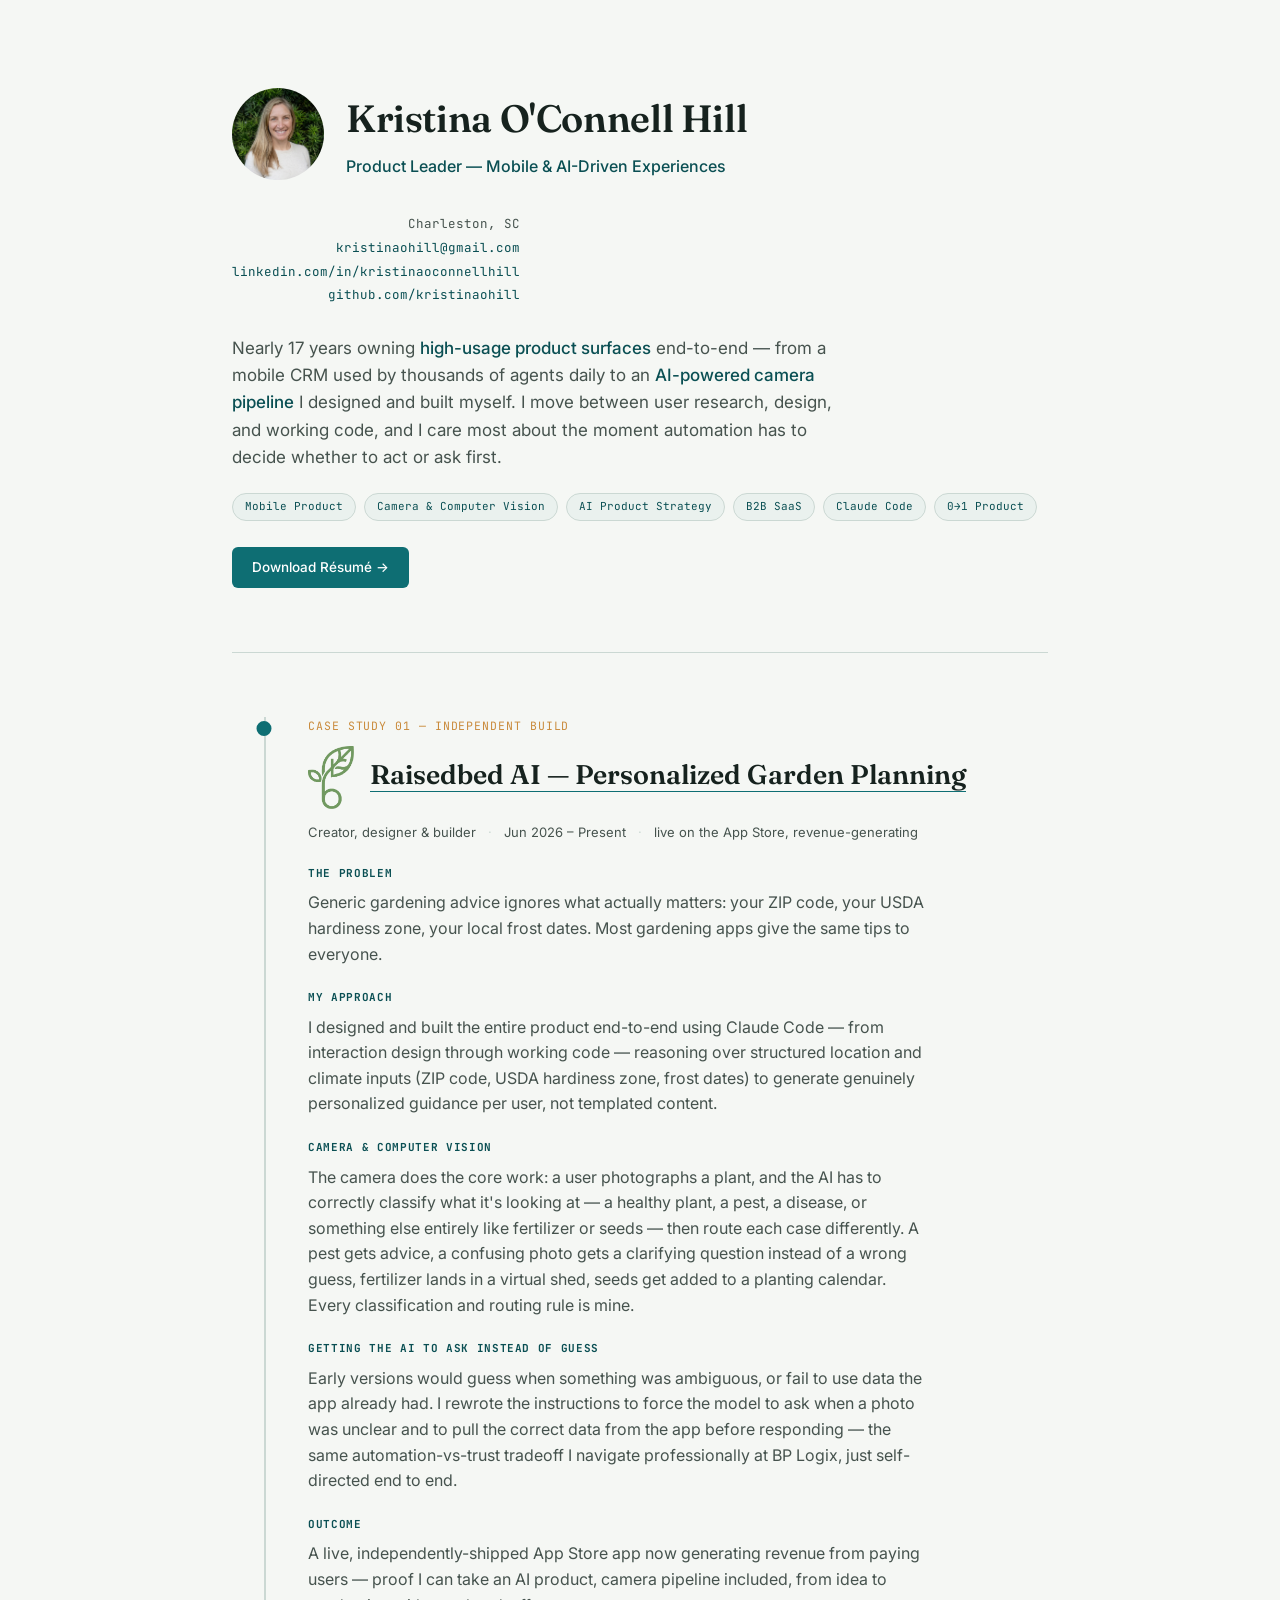
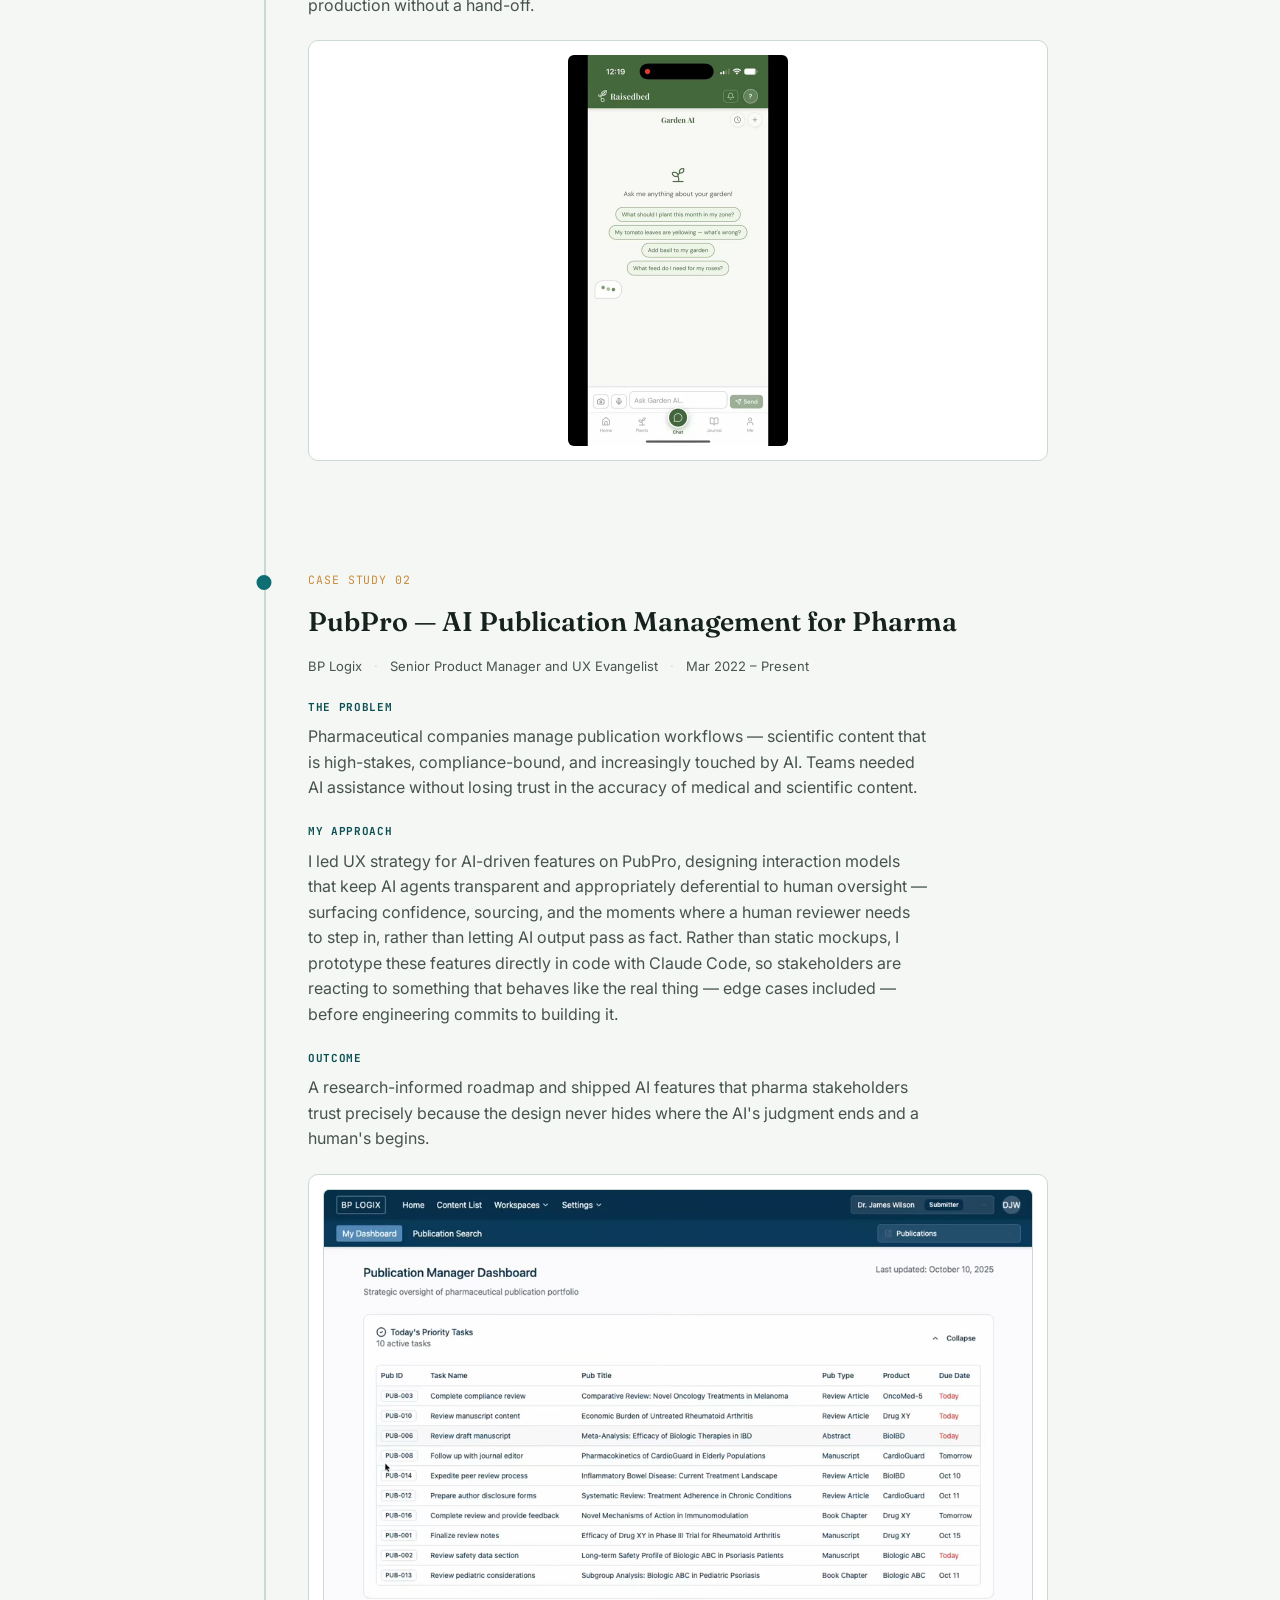
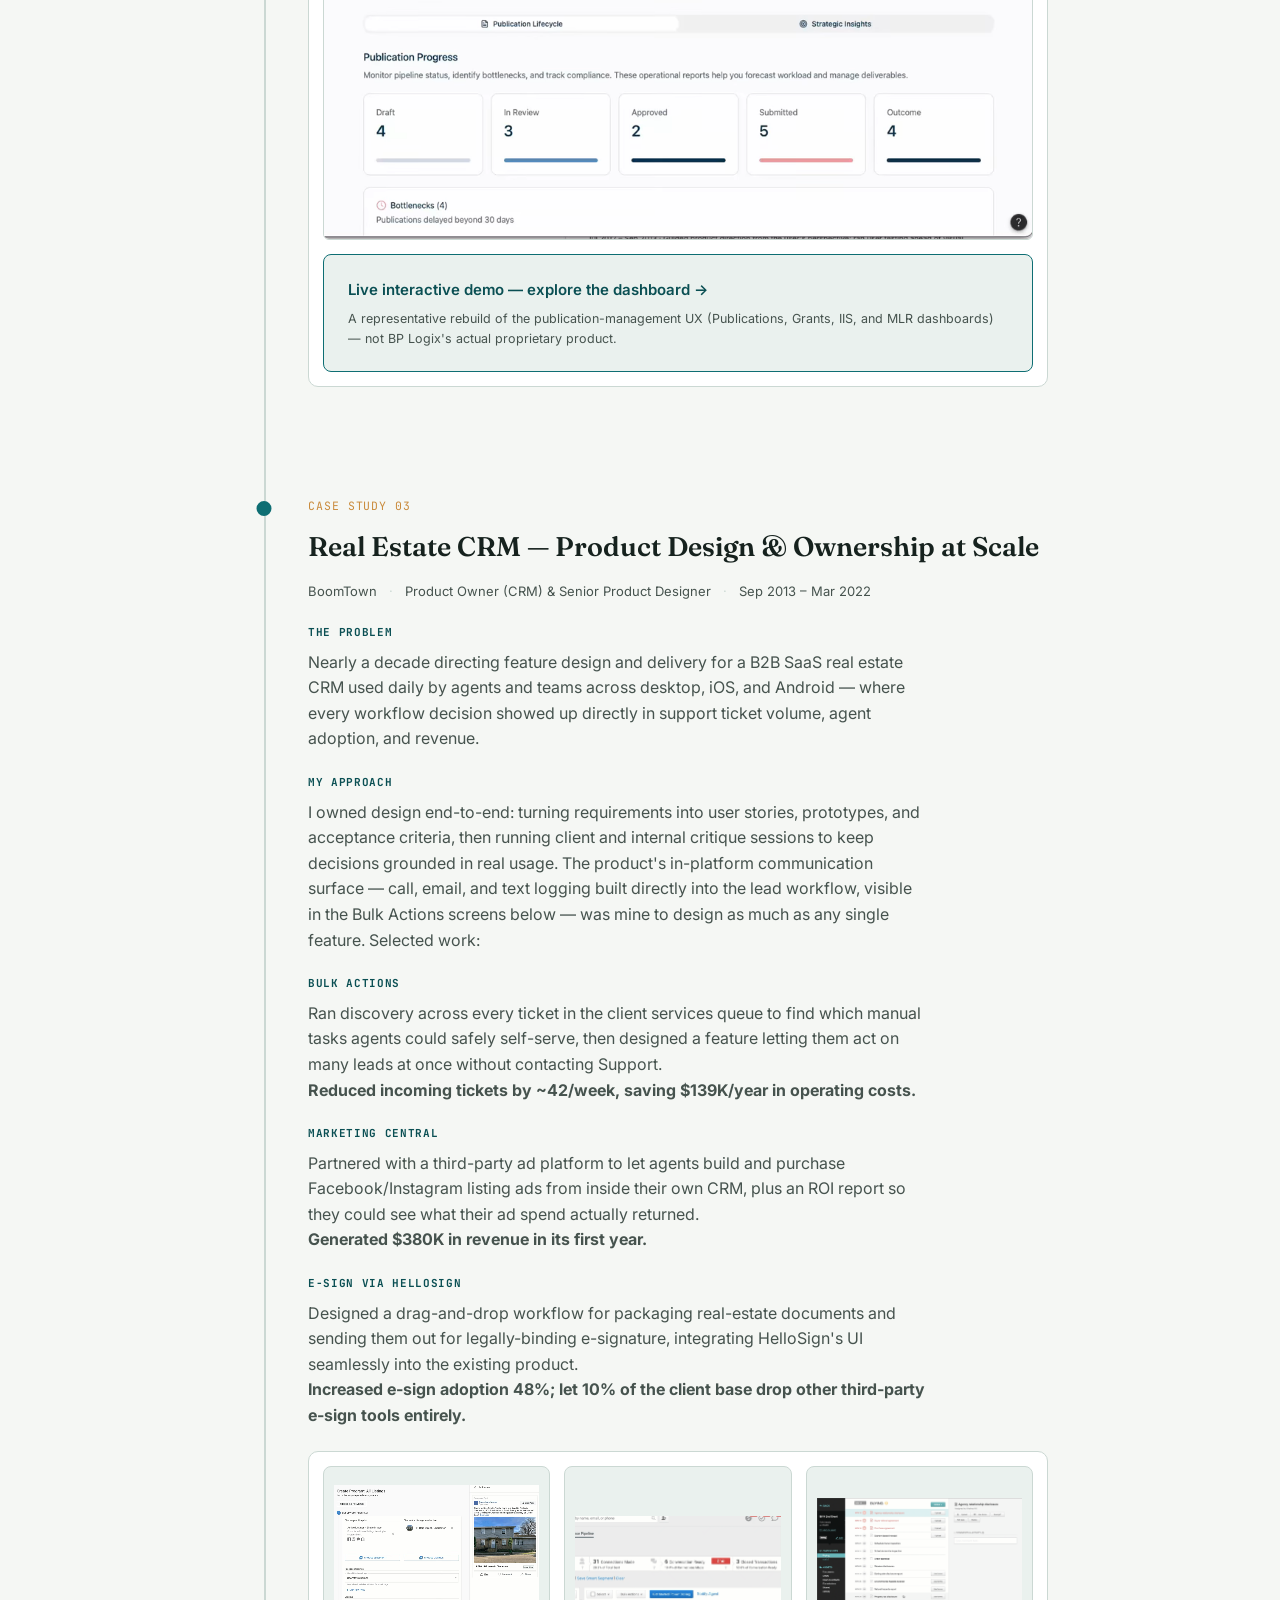
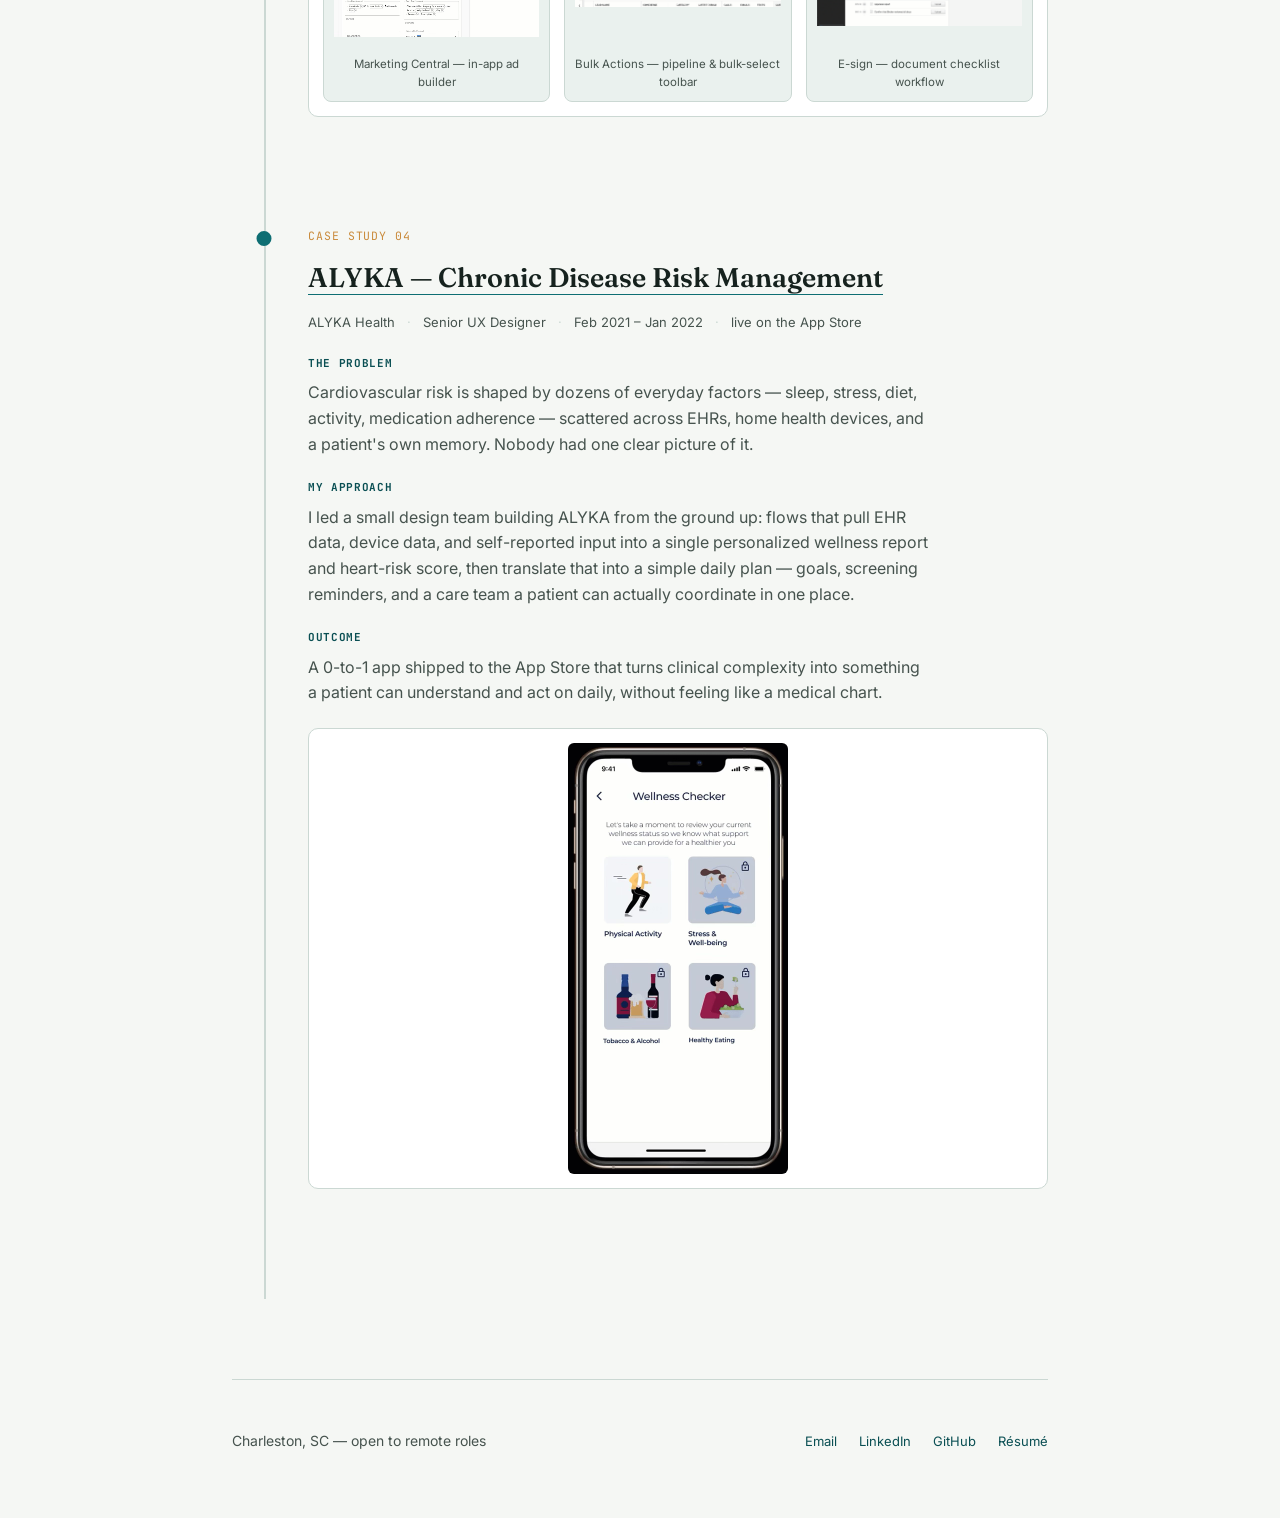
==== commit 2dc99488: "Tailor headline, pitch, and case study copy for a PM/camera role - Repositions the headline and pitc" ====
--- a/index.html
+++ b/index.html
@@ -3,7 +3,7 @@
 <head>
 <meta charset="UTF-8">
 <meta name="viewport" content="width=device-width, initial-scale=1.0">
-<title>Kristina O'Connell Hill — UX & Product Design Leader</title>
+<title>Kristina O'Connell Hill — Product Leader, Mobile & AI</title>
 <link rel="preconnect" href="https://fonts.googleapis.com">
 <link href="https://fonts.googleapis.com/css2?family=Fraunces:opsz,wght@9..144,400;9..144,500;9..144,600;9..144,700&family=Inter:wght@400;500;600&family=JetBrains+Mono:wght@400;500&display=swap" rel="stylesheet">
 <style>
@@ -430,7 +430,7 @@
         <img class="hero-photo" src="assets/headshot.png" alt="Kristina O'Connell Hill">
         <div>
           <h1 class="name">Kristina O'Connell Hill</h1>
-          <p class="role-line">UX & Product Design Leader</p>
+          <p class="role-line">Product Leader — Mobile & AI-Driven Experiences</p>
         </div>
       </div>
       <div class="contact-block mono">
@@ -441,14 +441,14 @@
       </div>
     </div>
 
-    <p class="pitch">Nearly 17 years turning ambiguous problems into clear, user-centered software — with direct experience in <em>regulated pharma content</em> and <em>chronic-disease, clinical-data patient experiences</em>. Currently focused on designing <em>trustworthy AI-driven workflows</em> and human-in-the-loop experiences.</p>
+    <p class="pitch">Nearly 17 years owning <em>high-usage product surfaces</em> end-to-end — from a mobile CRM used by thousands of agents daily to an <em>AI-powered camera pipeline</em> I designed and built myself. I move between user research, design, and working code, and I care most about the moment automation has to decide whether to act or ask first.</p>
 
     <div class="tags">
-      <span class="tag">AI-UX Design</span>
-      <span class="tag">Design Systems</span>
-      <span class="tag">Healthcare / Pharma</span>
+      <span class="tag">Mobile Product</span>
+      <span class="tag">Camera & Computer Vision</span>
+      <span class="tag">AI Product Strategy</span>
+      <span class="tag">B2B SaaS</span>
       <span class="tag">Claude Code</span>
-      <span class="tag">Figma</span>
       <span class="tag">0→1 Product</span>
     </div>
 
@@ -516,7 +516,7 @@
 
       <div class="cs-block">
         <h4>My approach</h4>
-        <p>I led UX strategy for AI-driven features on PubPro, designing interaction models that keep AI agents transparent and appropriately deferential to human oversight — surfacing confidence, sourcing, and the moments where a human reviewer needs to step in, rather than letting AI output pass as fact.</p>
+        <p>I led UX strategy for AI-driven features on PubPro, designing interaction models that keep AI agents transparent and appropriately deferential to human oversight — surfacing confidence, sourcing, and the moments where a human reviewer needs to step in, rather than letting AI output pass as fact. Rather than static mockups, I prototype these features directly in code with Claude Code, so stakeholders are reacting to something that behaves like the real thing — edge cases included — before engineering commits to building it.</p>
       </div>
 
       <div class="cs-block">
@@ -545,7 +545,7 @@
 
       <div class="cs-block">
         <h4>The problem</h4>
-        <p>Nearly a decade directing feature design and delivery for a real estate CRM used daily by agents and teams across desktop, iOS, and Android — where every workflow decision showed up directly in support ticket volume, agent adoption, and revenue.</p>
+        <p>Nearly a decade directing feature design and delivery for a B2B SaaS real estate CRM used daily by agents and teams across desktop, iOS, and Android — where every workflow decision showed up directly in support ticket volume, agent adoption, and revenue.</p>
       </div>
 
       <div class="cs-block">
@@ -555,7 +555,7 @@
 
       <div class="cs-block">
         <h4>Bulk Actions</h4>
-        <p>Audited every ticket in the client services queue to find which manual tasks agents could safely self-serve, then designed a feature letting them act on many leads at once without contacting Support.</p>
+        <p>Ran discovery across every ticket in the client services queue to find which manual tasks agents could safely self-serve, then designed a feature letting them act on many leads at once without contacting Support.</p>
         <p><strong>Reduced incoming tickets by ~42/week, saving $139K/year in operating costs.</strong></p>
       </div>
 
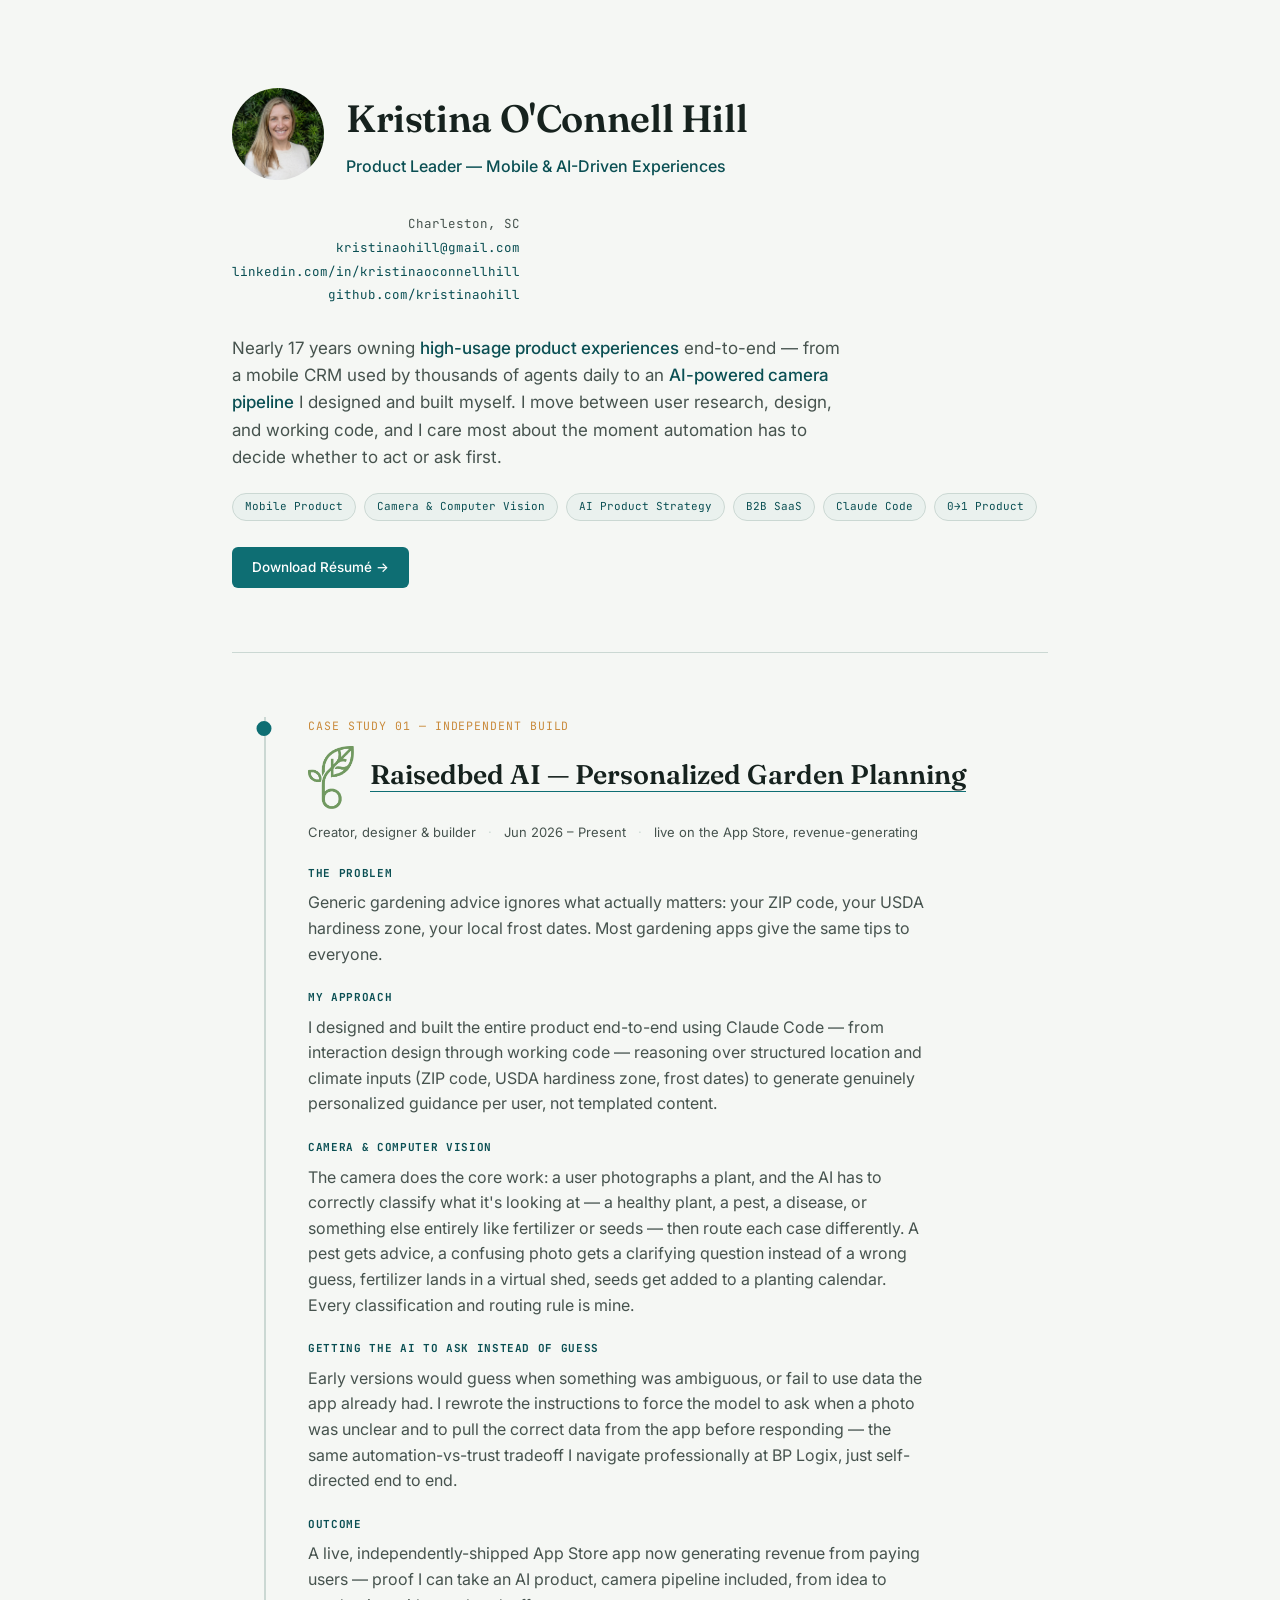
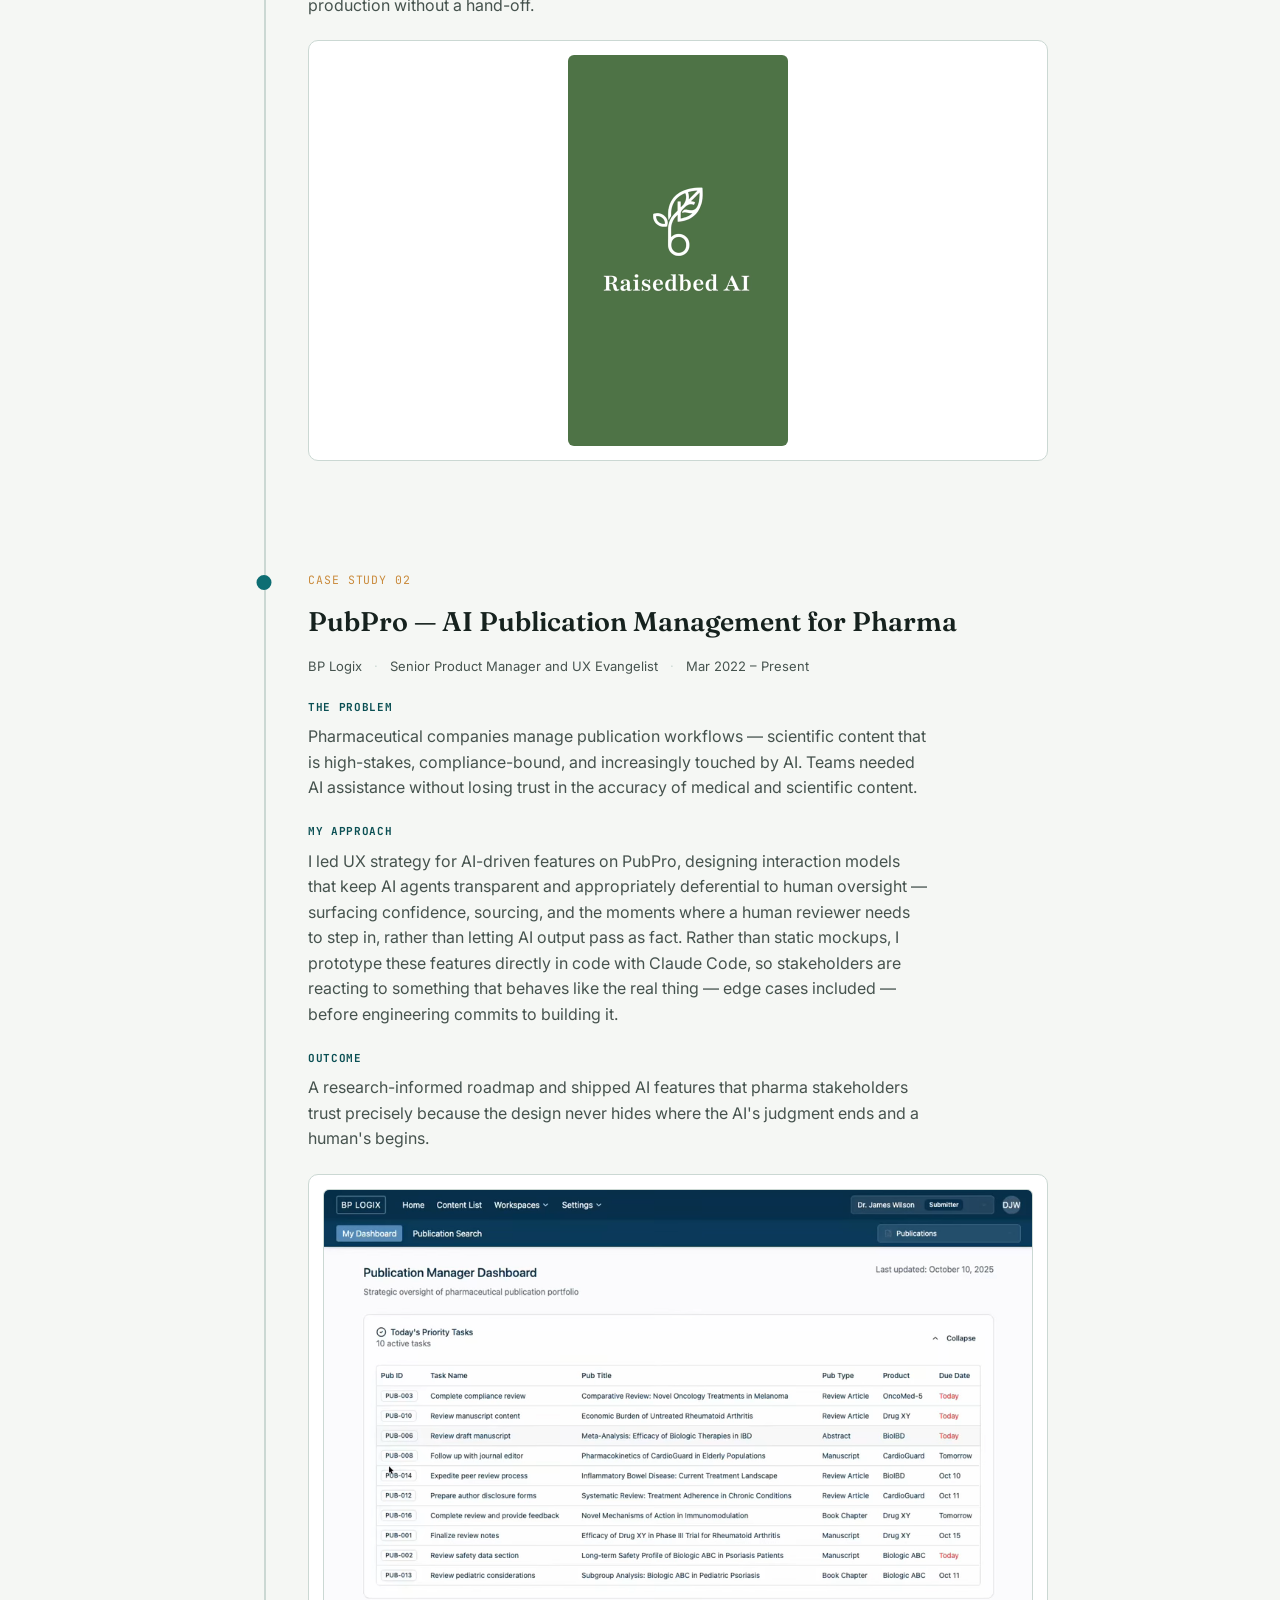
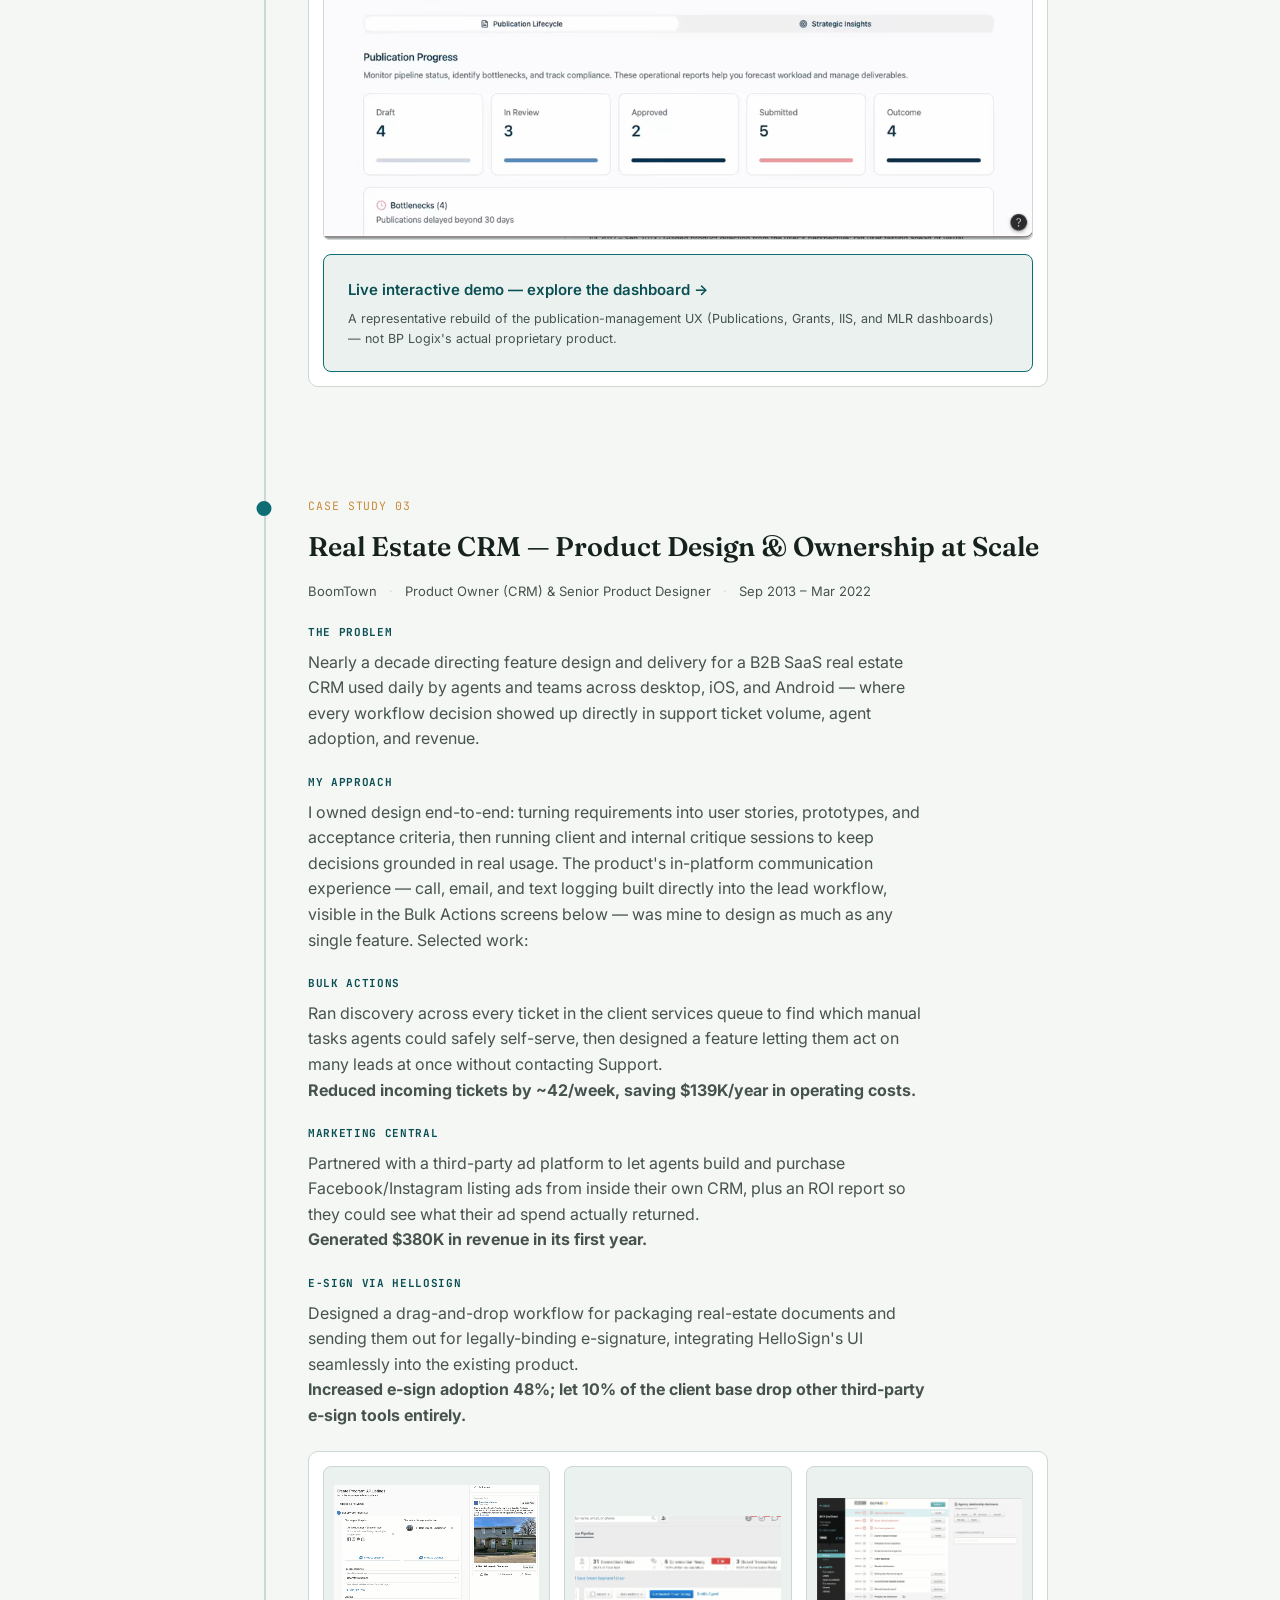
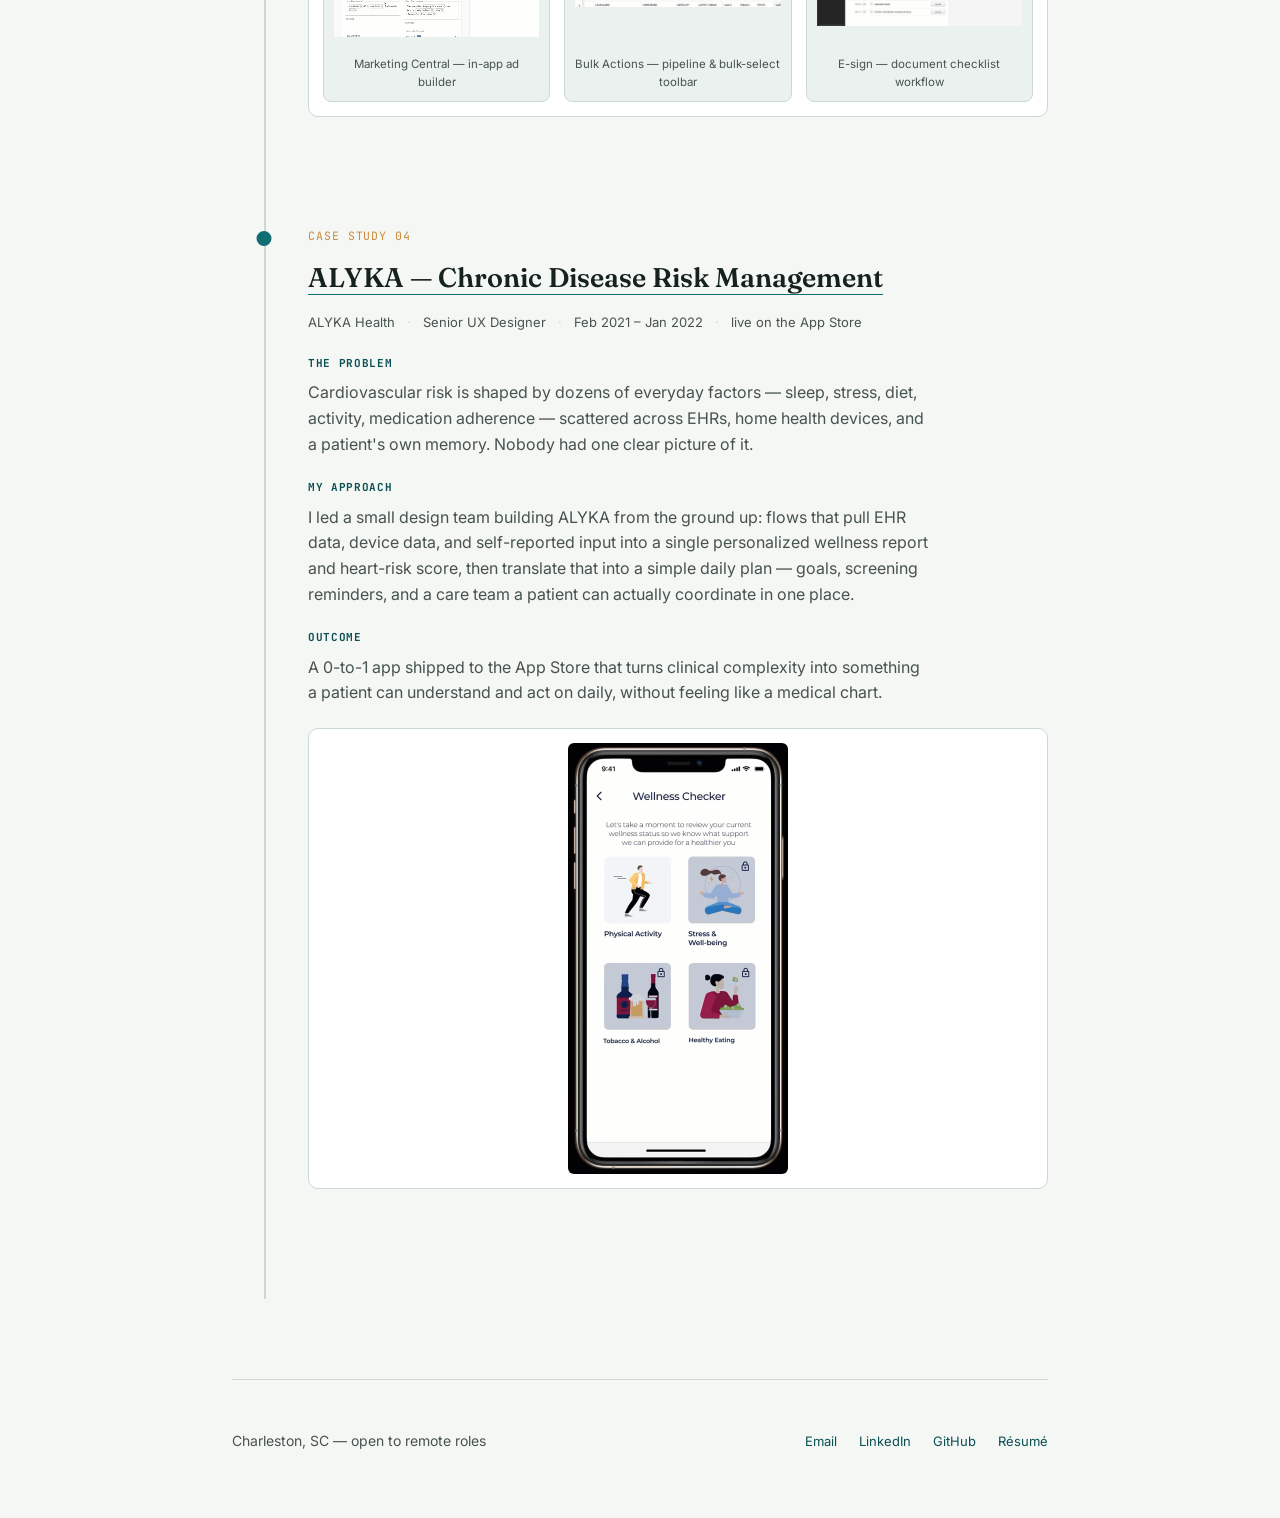
==== commit 722a33db: "Use 'experiences' instead of 'surfaces' in hero pitch and BoomTown copy" ====
--- a/index.html
+++ b/index.html
@@ -441,7 +441,7 @@
       </div>
     </div>
 
-    <p class="pitch">Nearly 17 years owning <em>high-usage product surfaces</em> end-to-end — from a mobile CRM used by thousands of agents daily to an <em>AI-powered camera pipeline</em> I designed and built myself. I move between user research, design, and working code, and I care most about the moment automation has to decide whether to act or ask first.</p>
+    <p class="pitch">Nearly 17 years owning <em>high-usage product experiences</em> end-to-end — from a mobile CRM used by thousands of agents daily to an <em>AI-powered camera pipeline</em> I designed and built myself. I move between user research, design, and working code, and I care most about the moment automation has to decide whether to act or ask first.</p>
 
     <div class="tags">
       <span class="tag">Mobile Product</span>
@@ -550,7 +550,7 @@
 
       <div class="cs-block">
         <h4>My approach</h4>
-        <p>I owned design end-to-end: turning requirements into user stories, prototypes, and acceptance criteria, then running client and internal critique sessions to keep decisions grounded in real usage. The product's in-platform communication surface — call, email, and text logging built directly into the lead workflow, visible in the Bulk Actions screens below — was mine to design as much as any single feature. Selected work:</p>
+        <p>I owned design end-to-end: turning requirements into user stories, prototypes, and acceptance criteria, then running client and internal critique sessions to keep decisions grounded in real usage. The product's in-platform communication experience — call, email, and text logging built directly into the lead workflow, visible in the Bulk Actions screens below — was mine to design as much as any single feature. Selected work:</p>
       </div>
 
       <div class="cs-block">
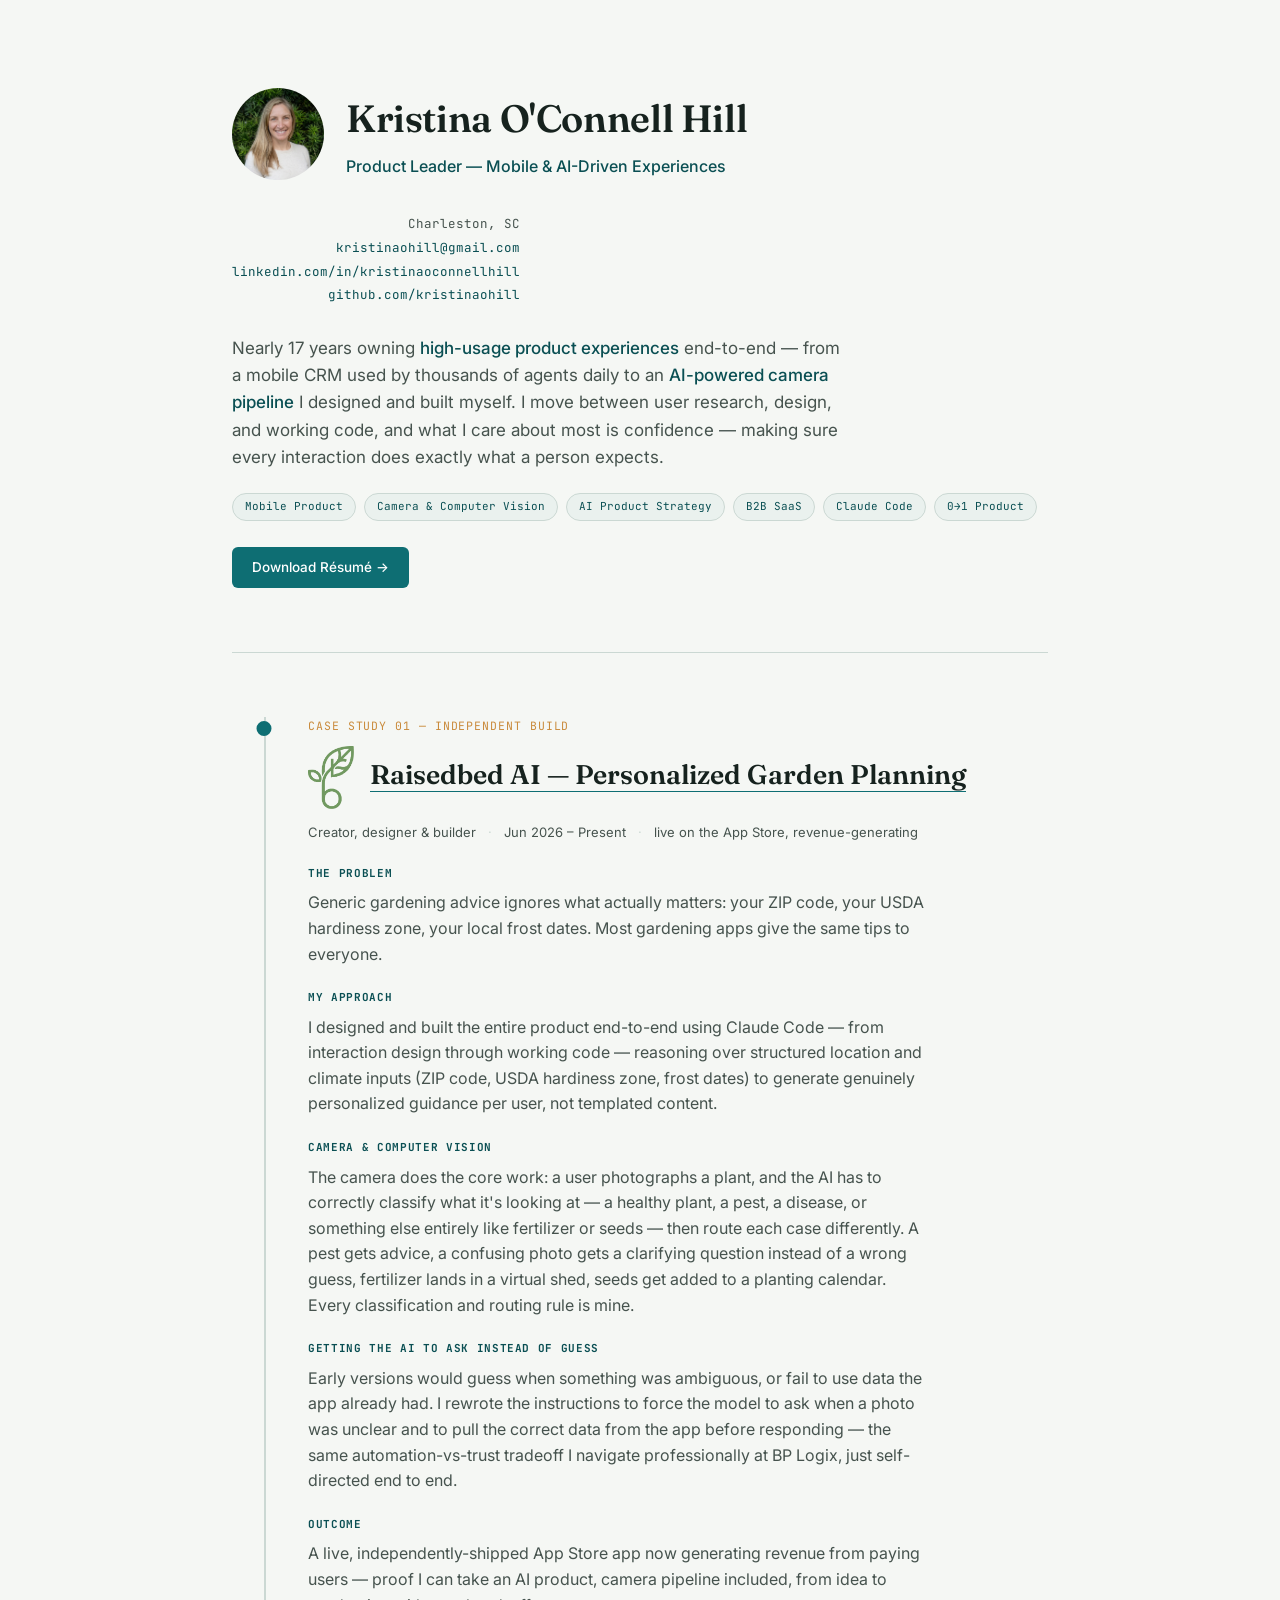
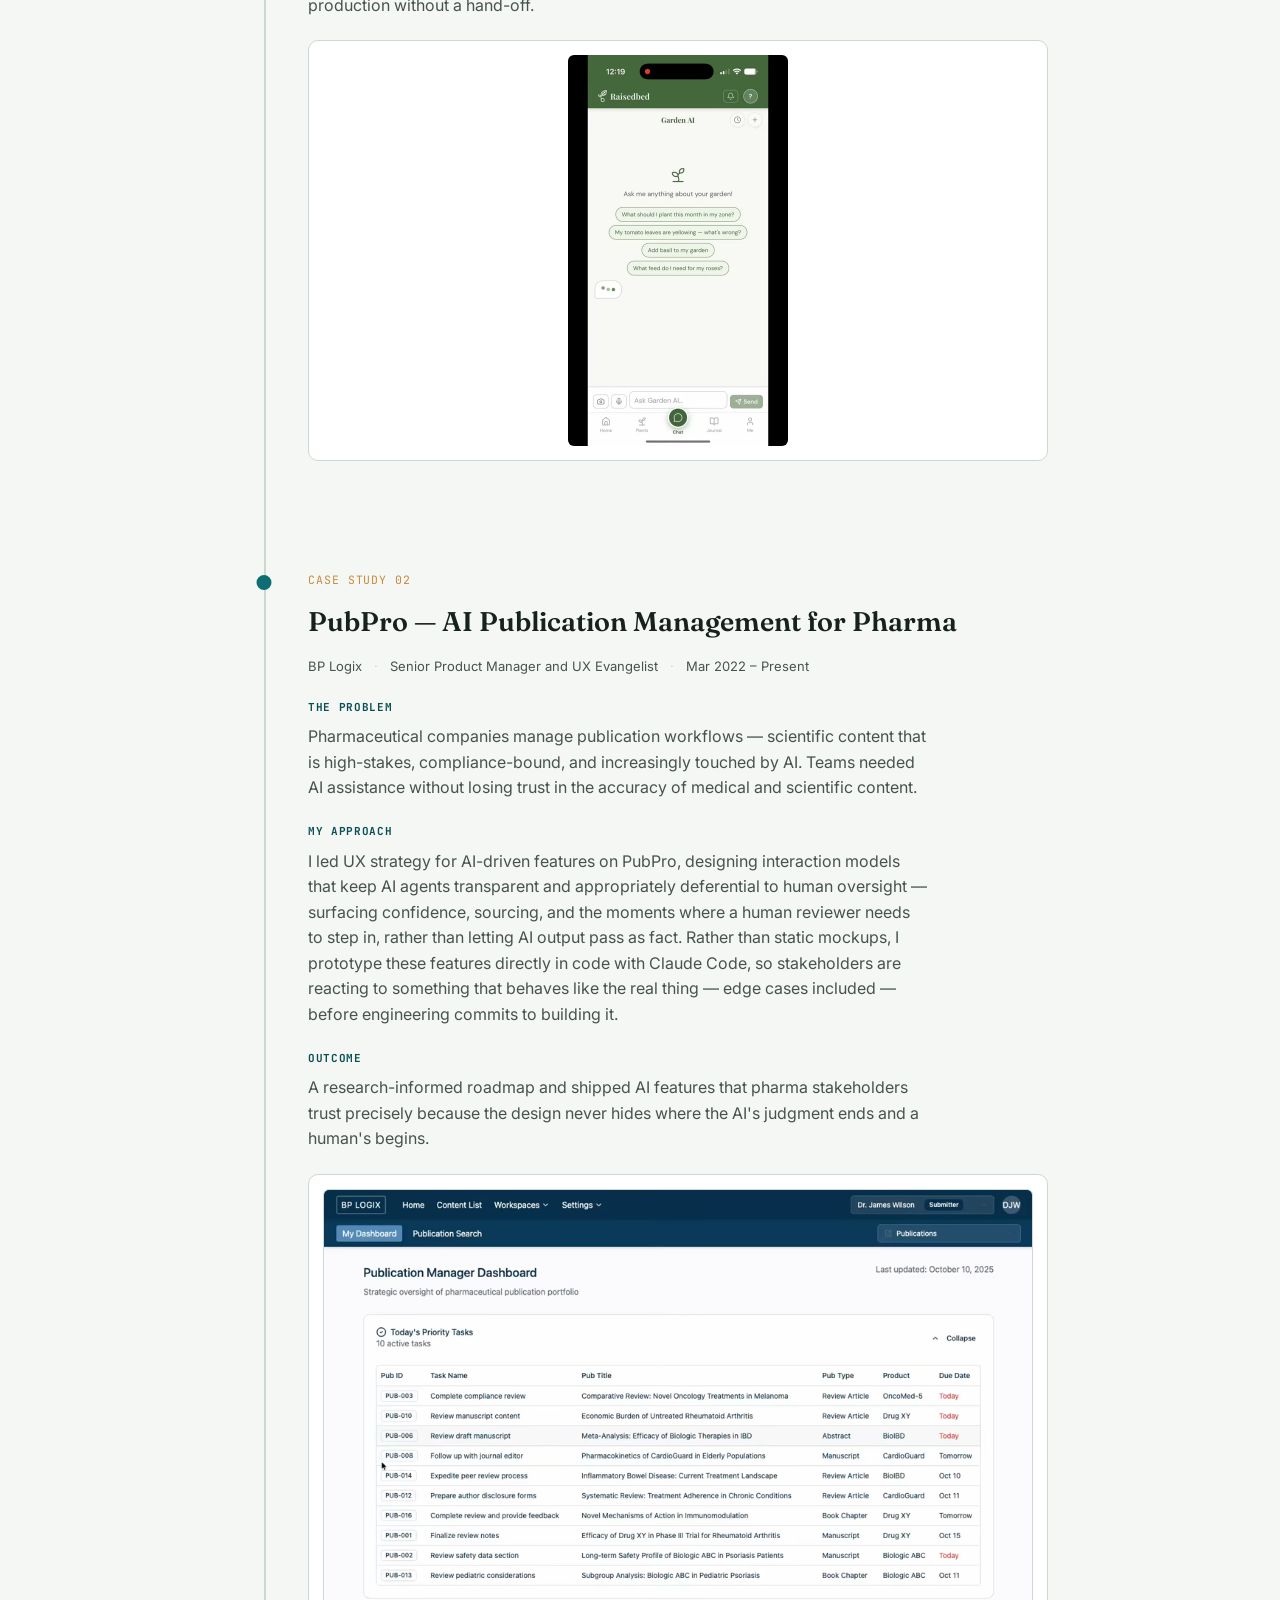
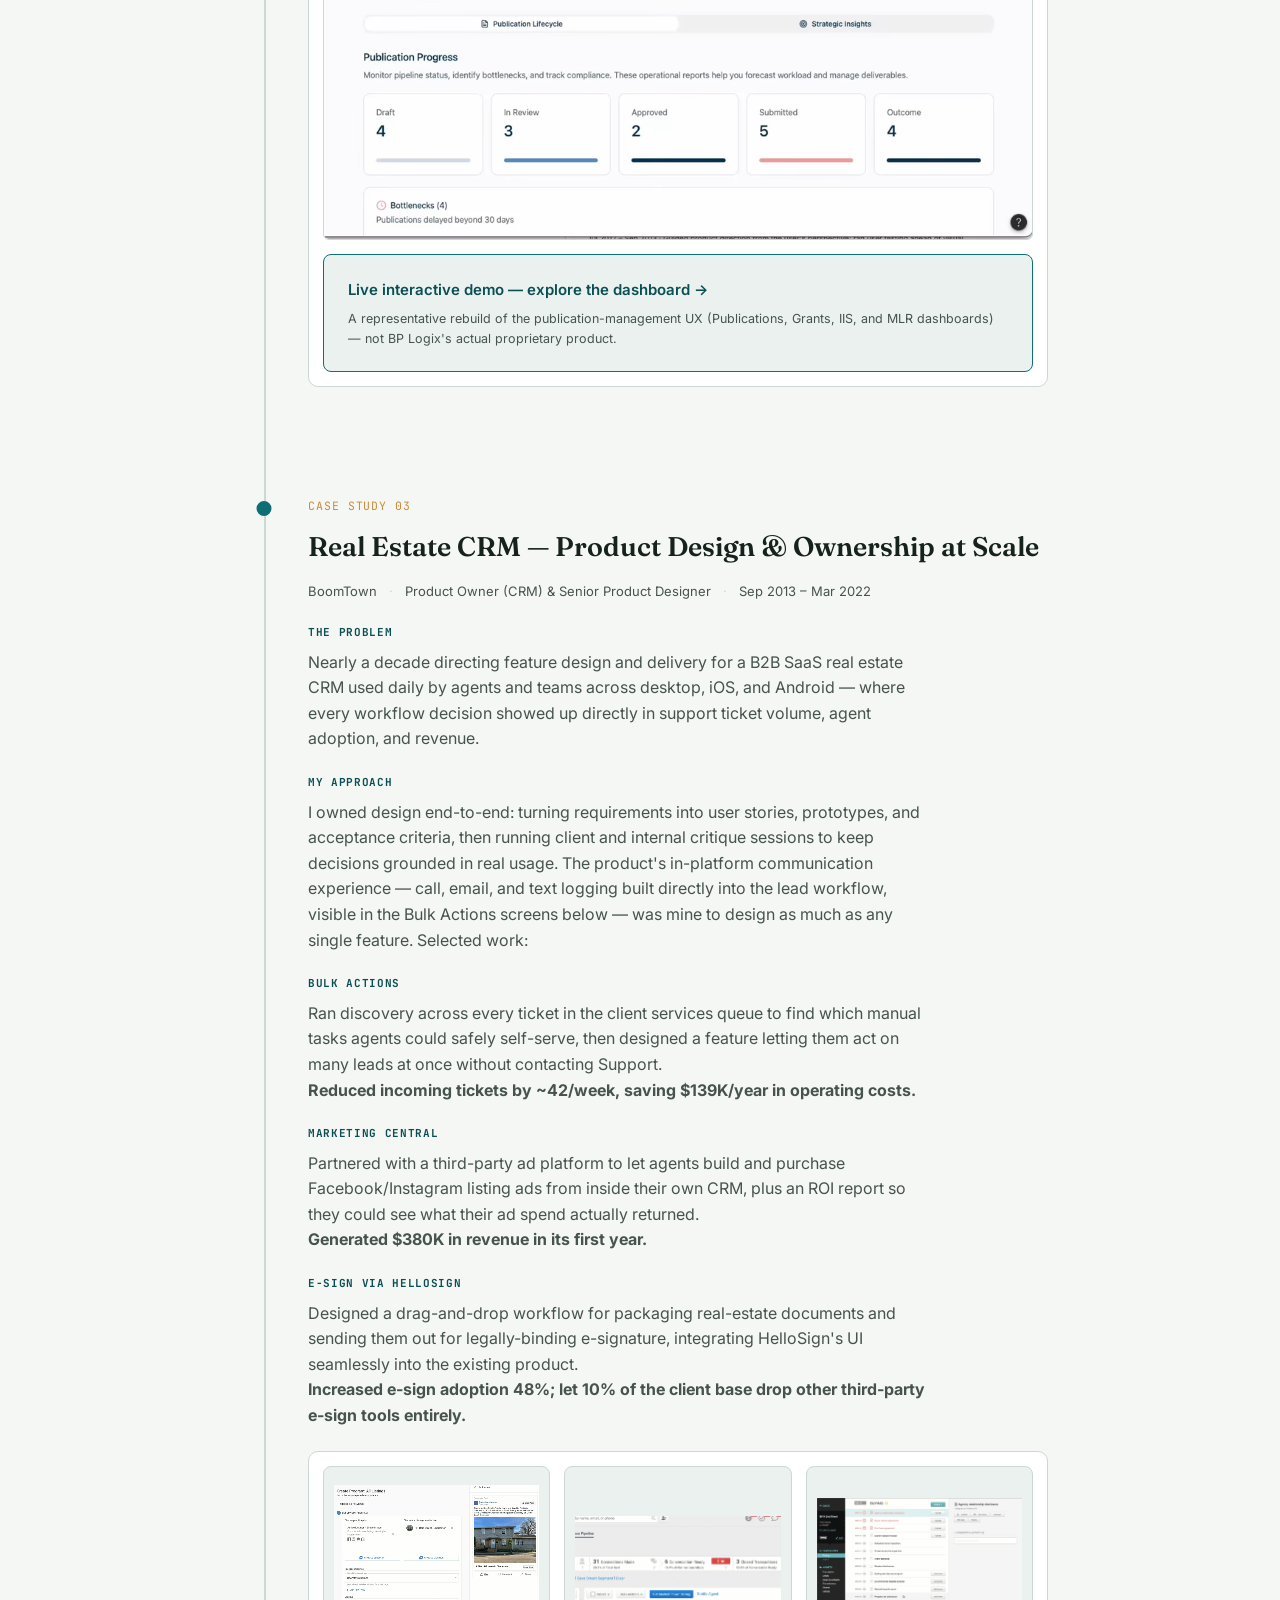
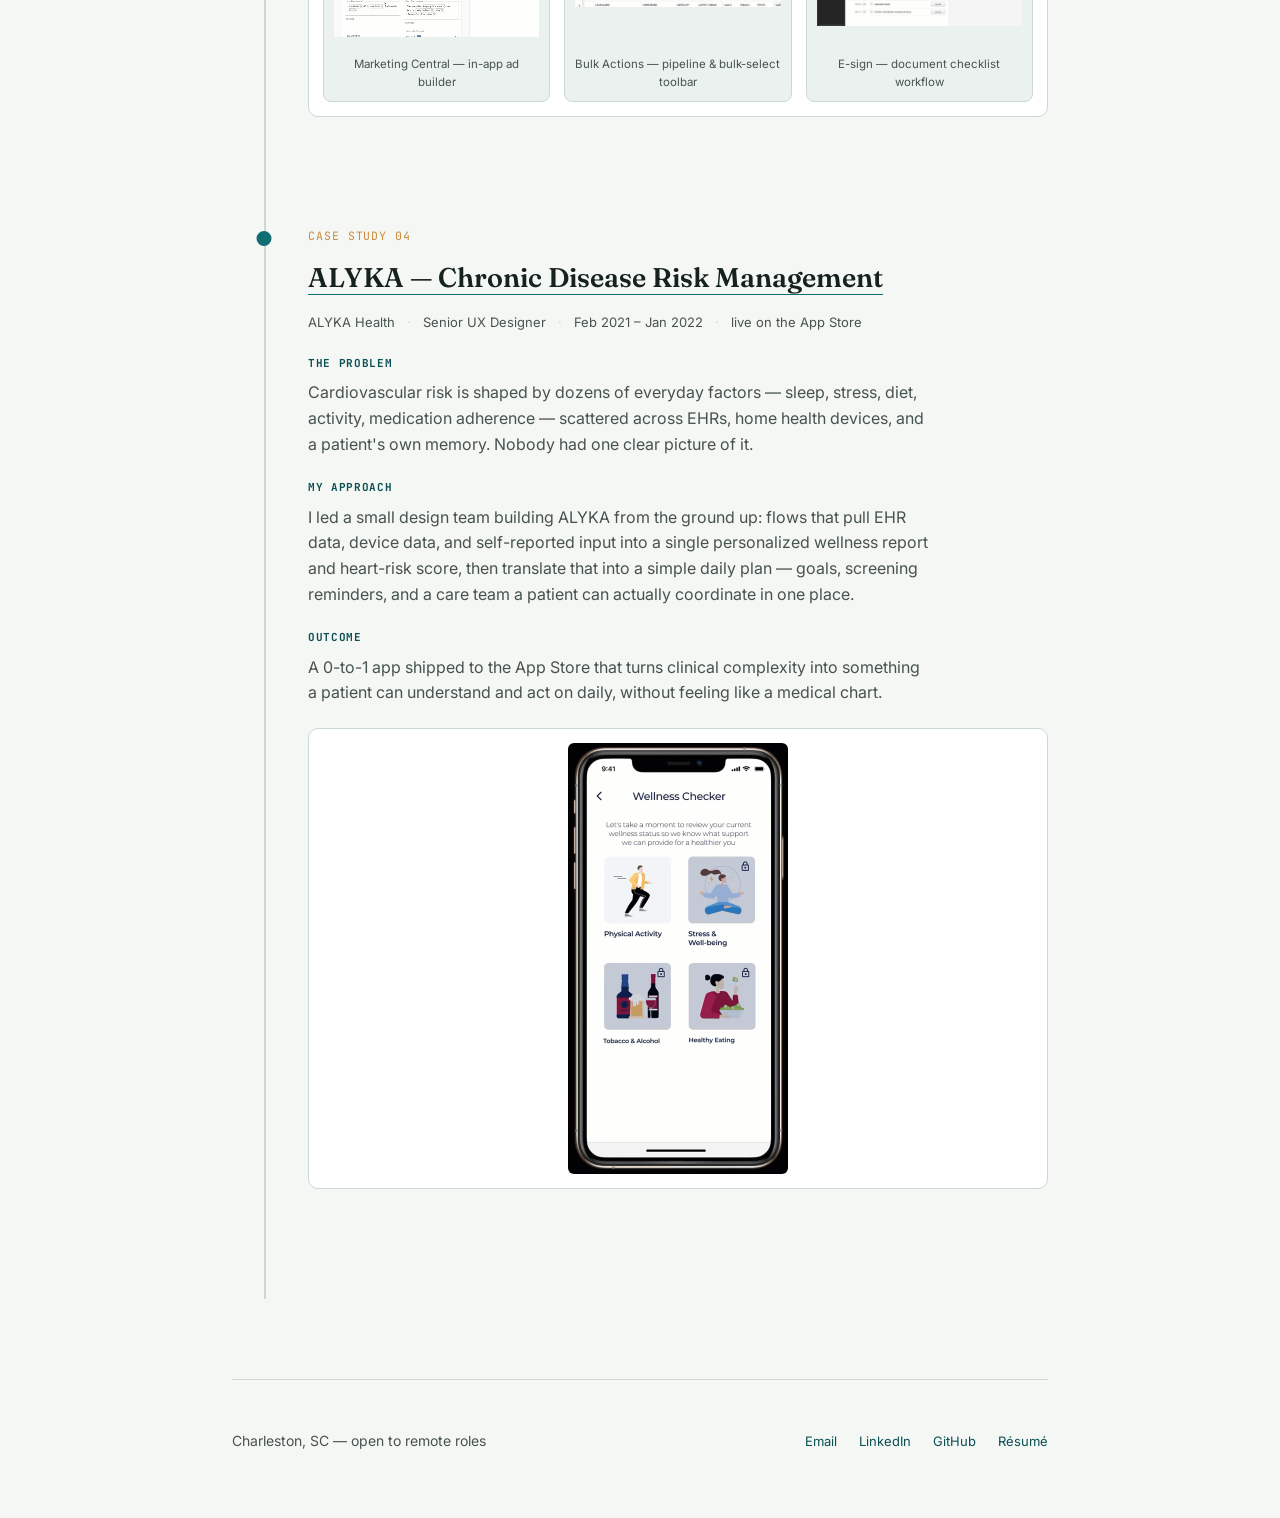
==== commit 6c791f62: "Rewrite hero pitch closing line to reflect actual motivation (interaction predictability, not succes" ====
--- a/index.html
+++ b/index.html
@@ -441,7 +441,7 @@
       </div>
     </div>
 
-    <p class="pitch">Nearly 17 years owning <em>high-usage product experiences</em> end-to-end — from a mobile CRM used by thousands of agents daily to an <em>AI-powered camera pipeline</em> I designed and built myself. I move between user research, design, and working code, and I care most about the moment automation has to decide whether to act or ask first.</p>
+    <p class="pitch">Nearly 17 years owning <em>high-usage product experiences</em> end-to-end — from a mobile CRM used by thousands of agents daily to an <em>AI-powered camera pipeline</em> I designed and built myself. I move between user research, design, and working code, and what I care about most is confidence — making sure every interaction does exactly what a person expects.</p>
 
     <div class="tags">
       <span class="tag">Mobile Product</span>
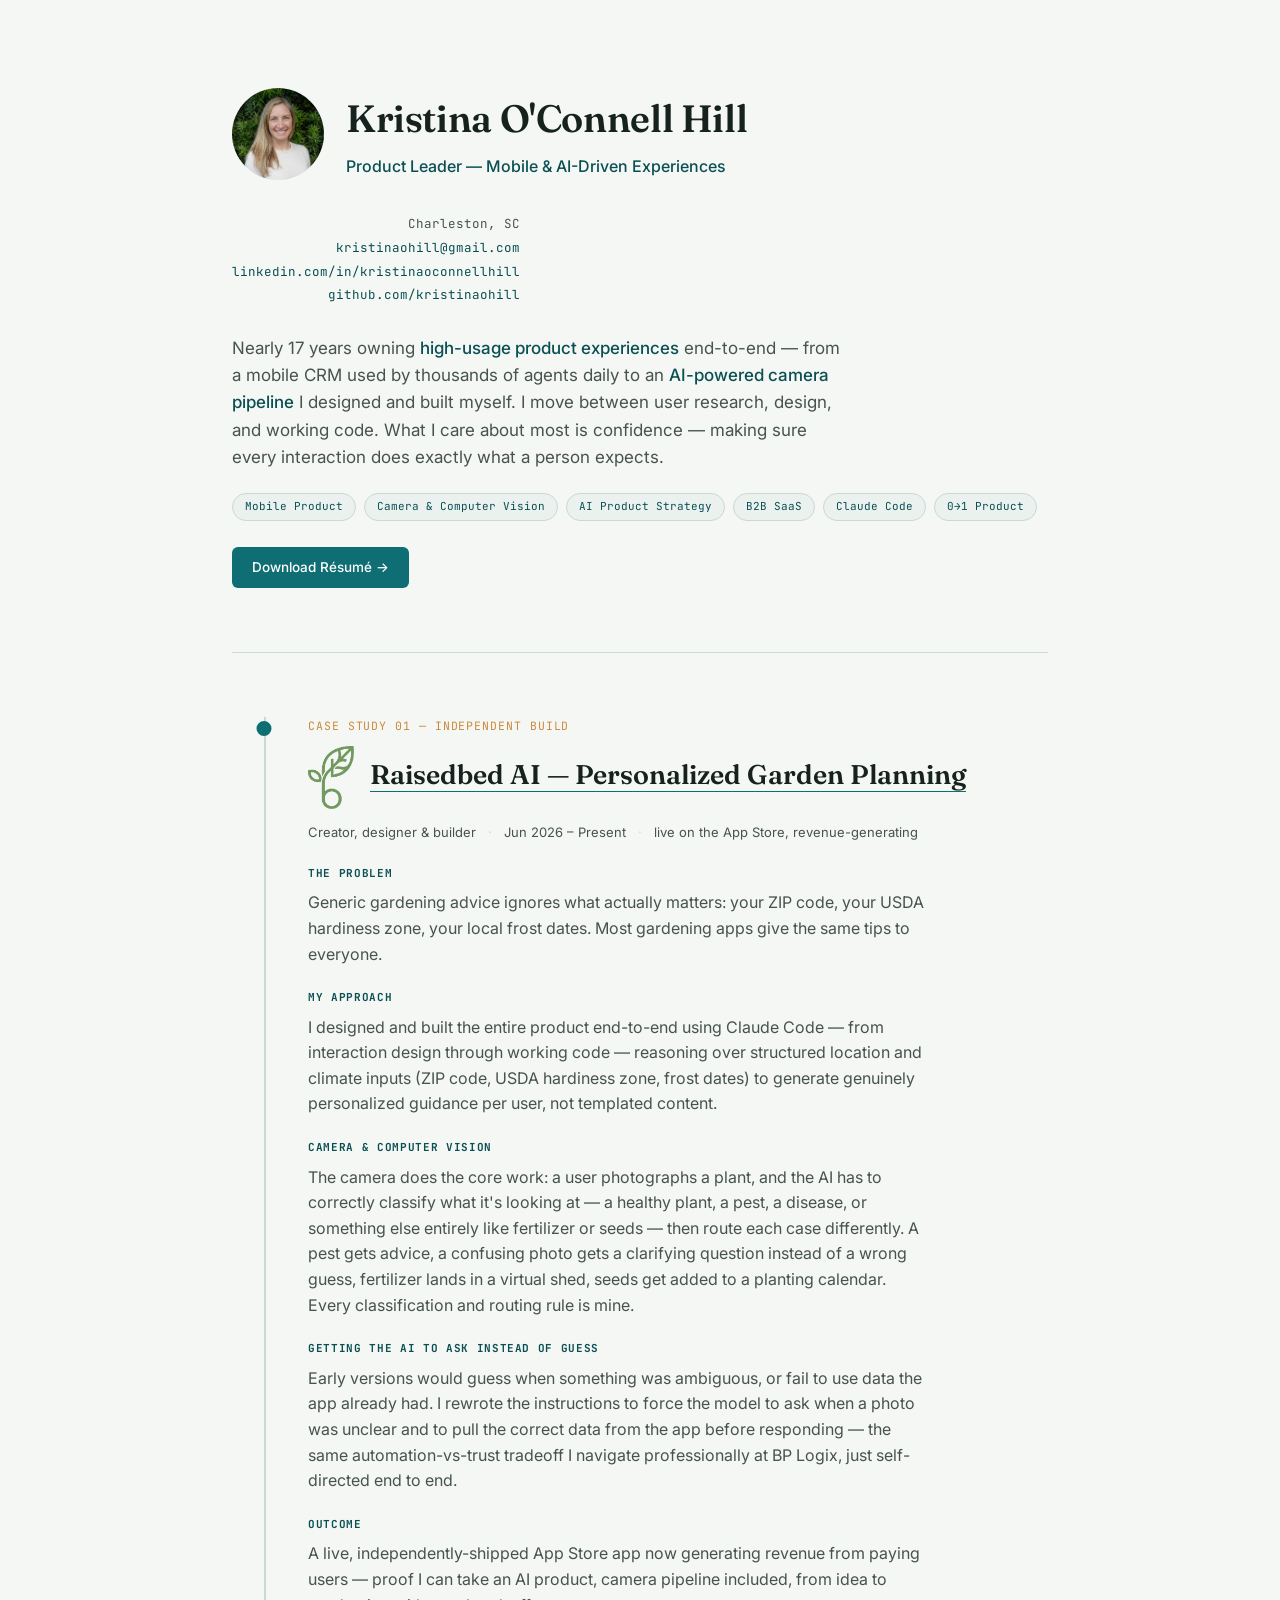
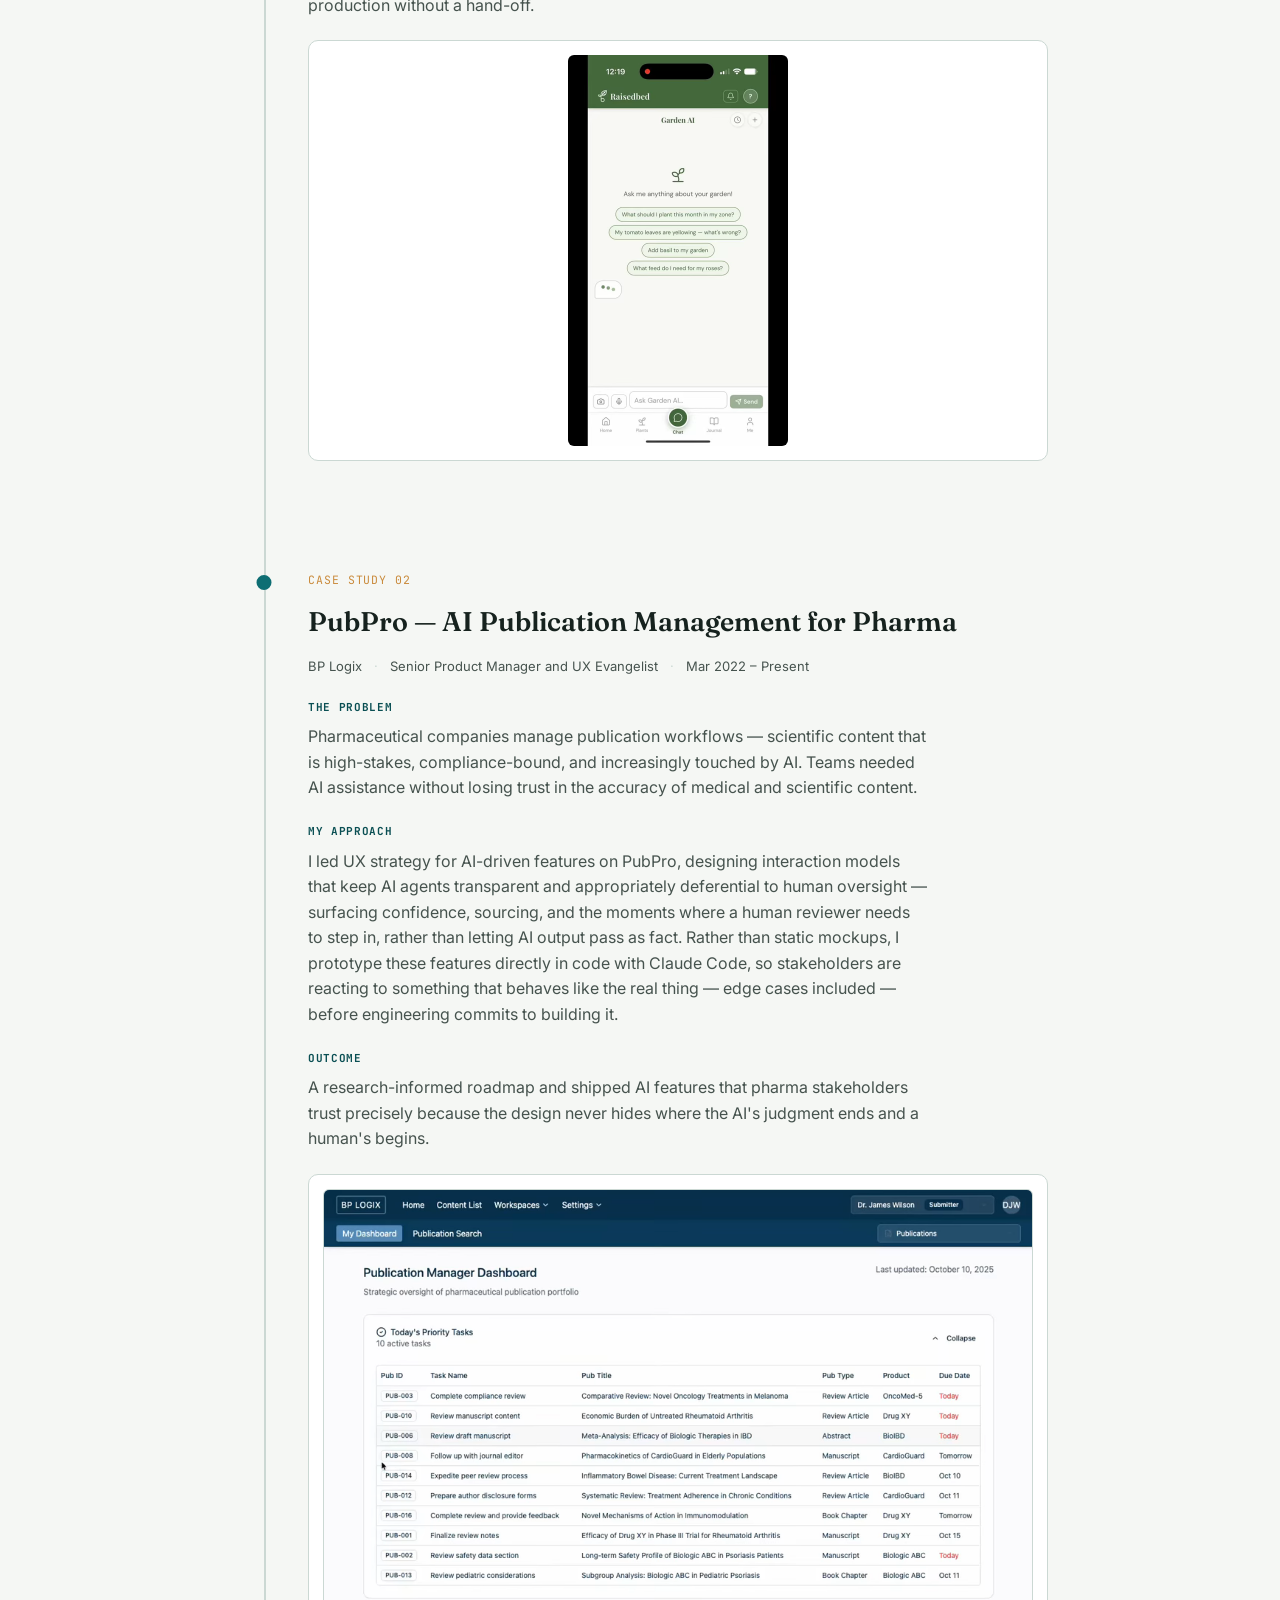
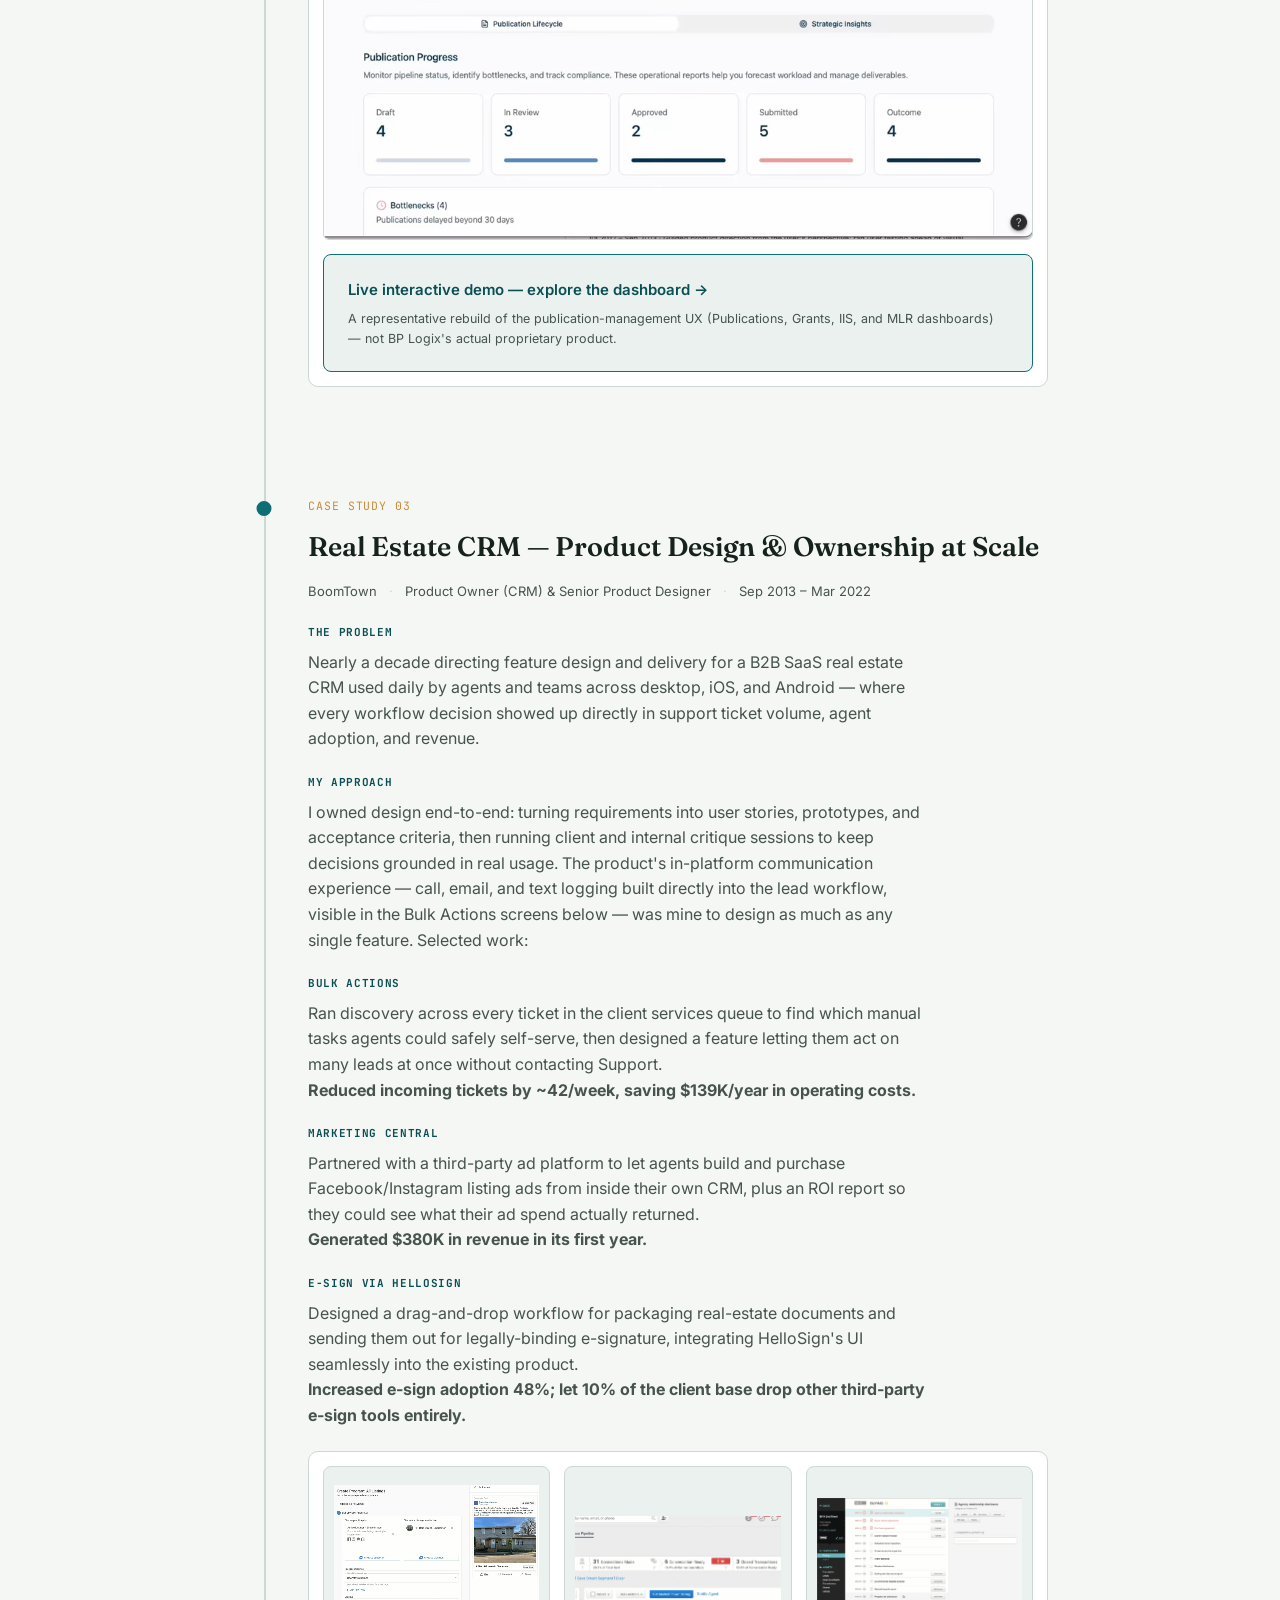
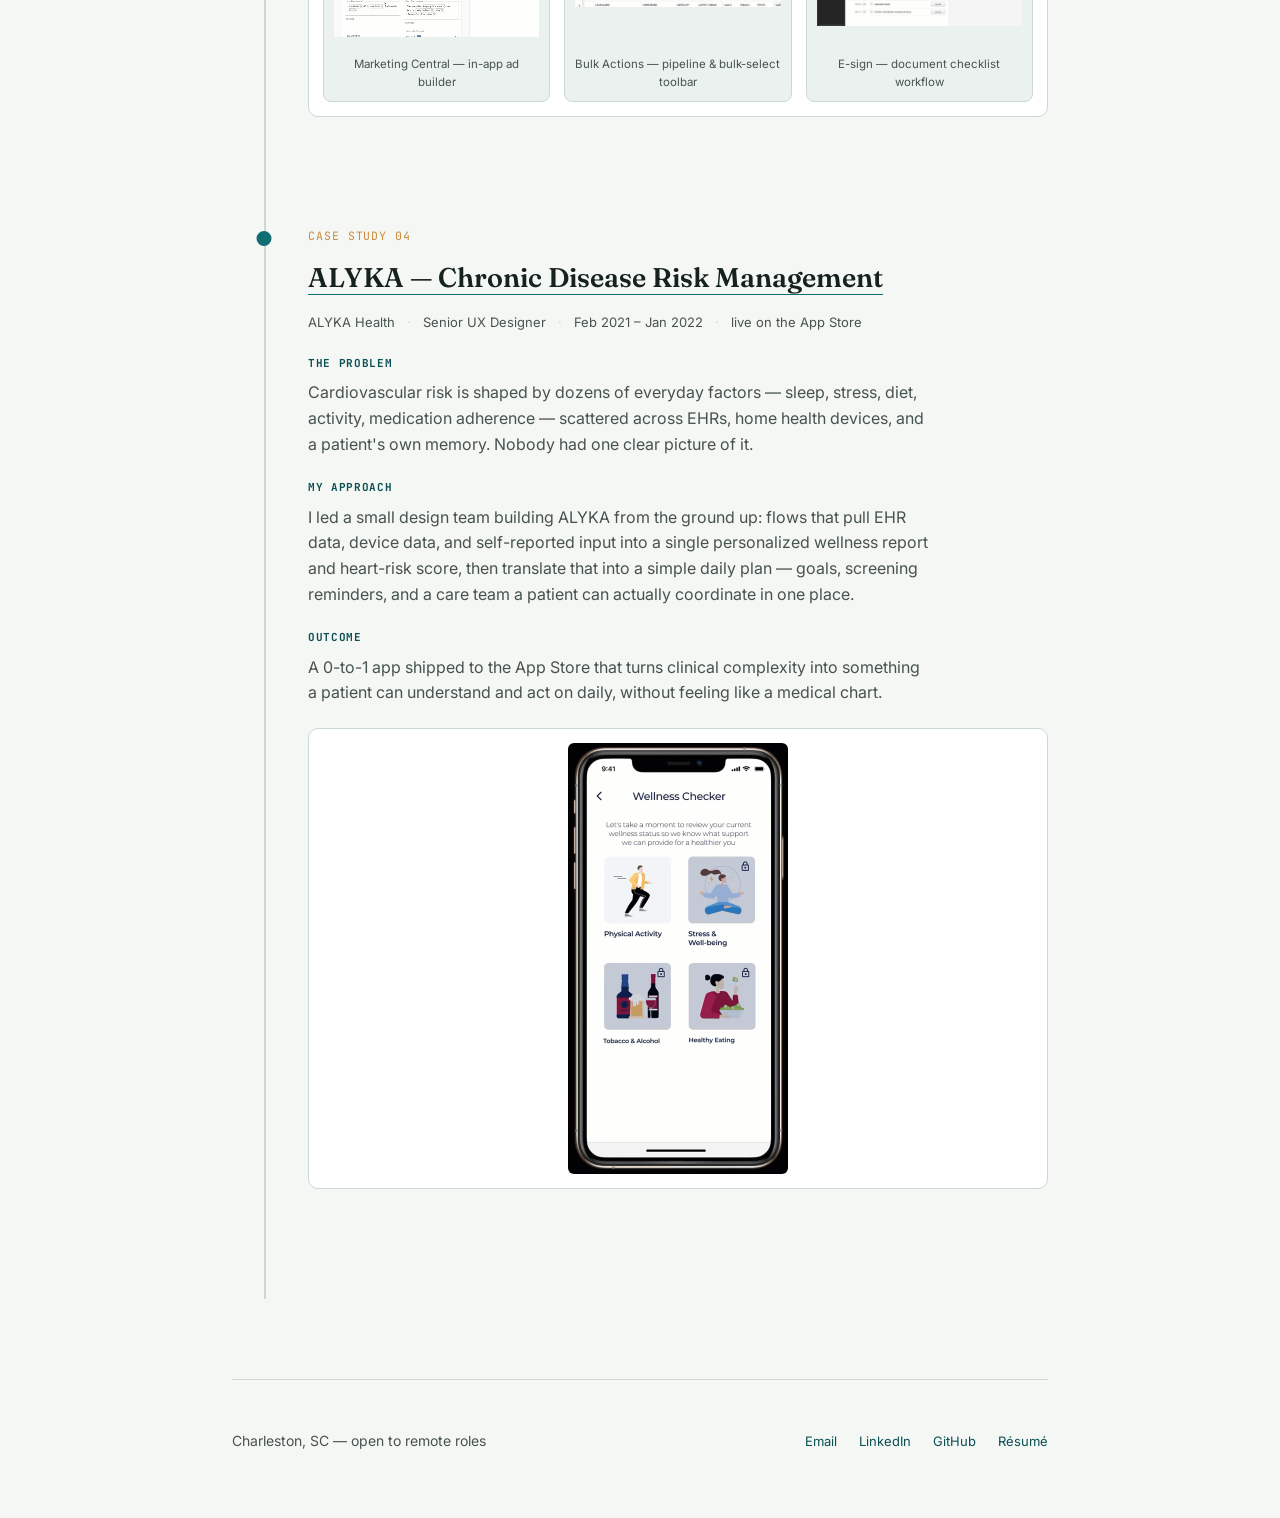
==== commit 95b19578: "Split hero pitch closing line into two sentences" ====
--- a/index.html
+++ b/index.html
@@ -441,7 +441,7 @@
       </div>
     </div>
 
-    <p class="pitch">Nearly 17 years owning <em>high-usage product experiences</em> end-to-end — from a mobile CRM used by thousands of agents daily to an <em>AI-powered camera pipeline</em> I designed and built myself. I move between user research, design, and working code, and what I care about most is confidence — making sure every interaction does exactly what a person expects.</p>
+    <p class="pitch">Nearly 17 years owning <em>high-usage product experiences</em> end-to-end — from a mobile CRM used by thousands of agents daily to an <em>AI-powered camera pipeline</em> I designed and built myself. I move between user research, design, and working code. What I care about most is confidence — making sure every interaction does exactly what a person expects.</p>
 
     <div class="tags">
       <span class="tag">Mobile Product</span>
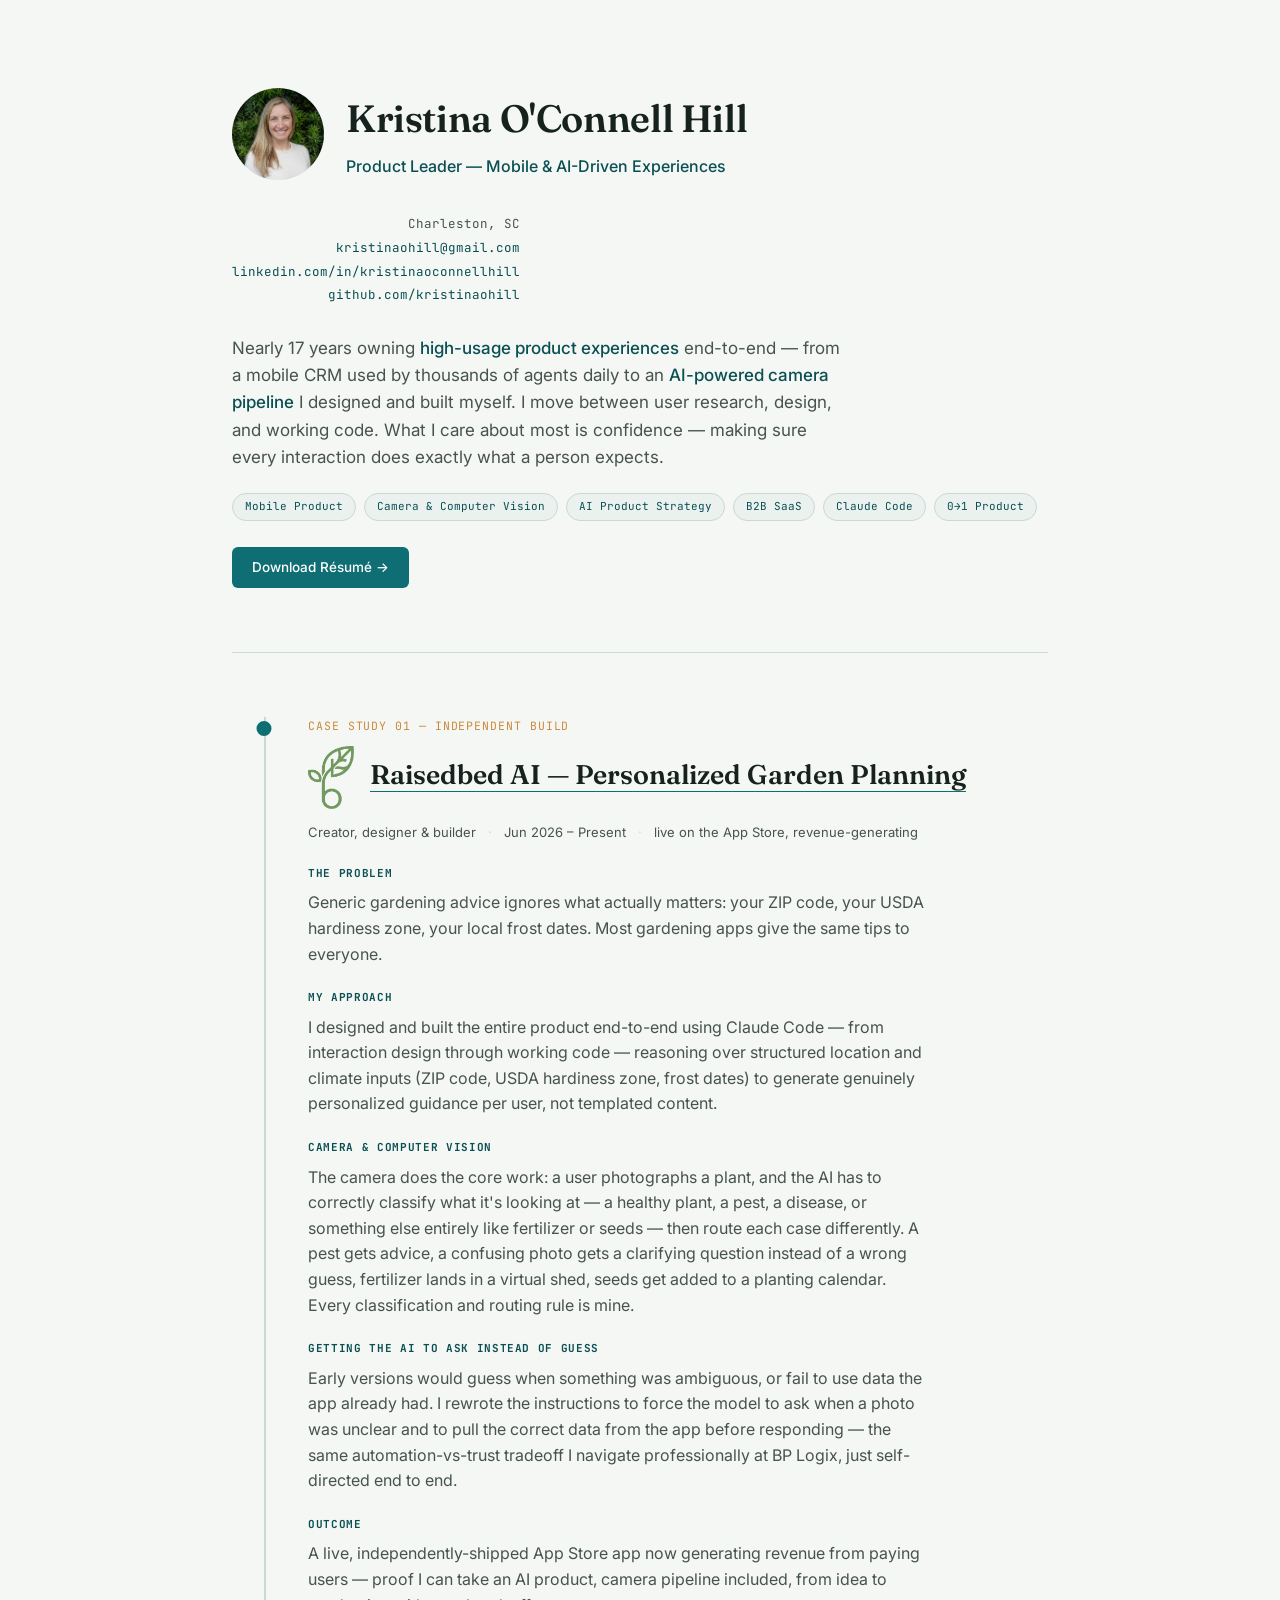
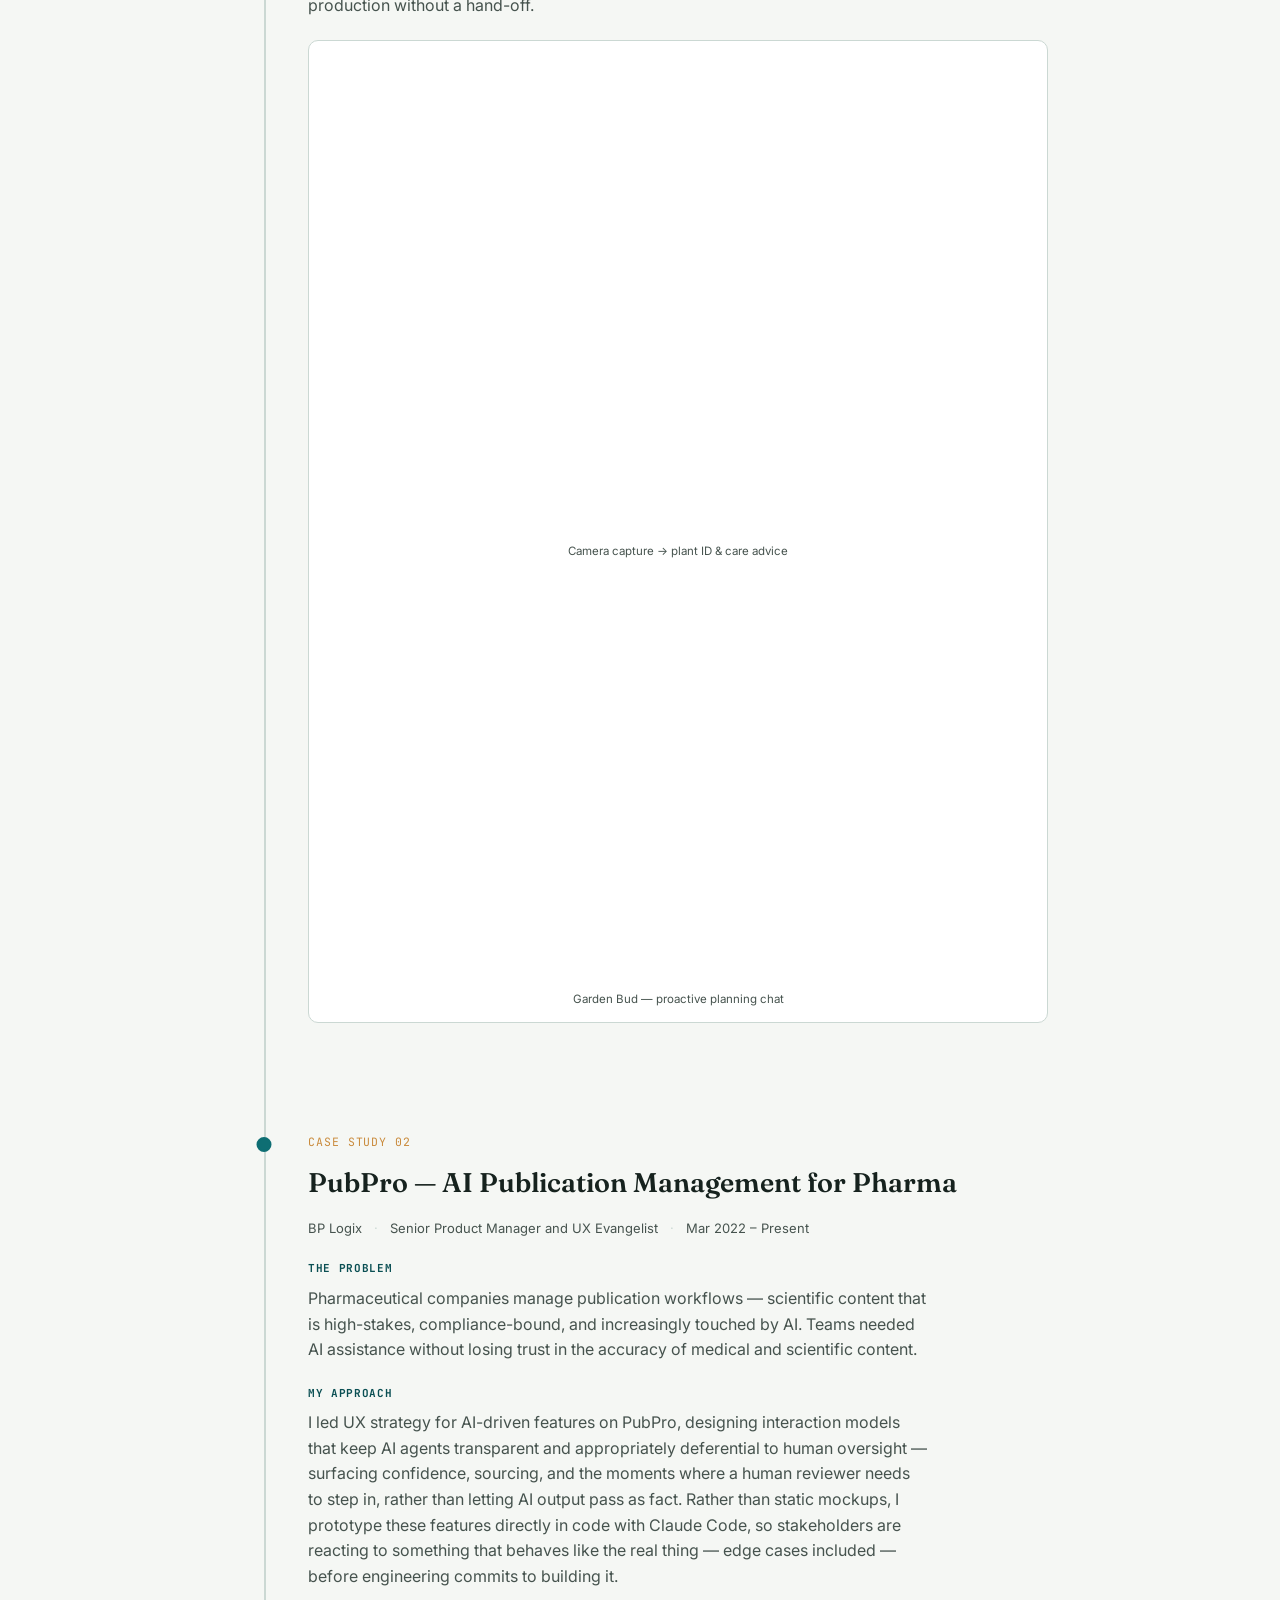
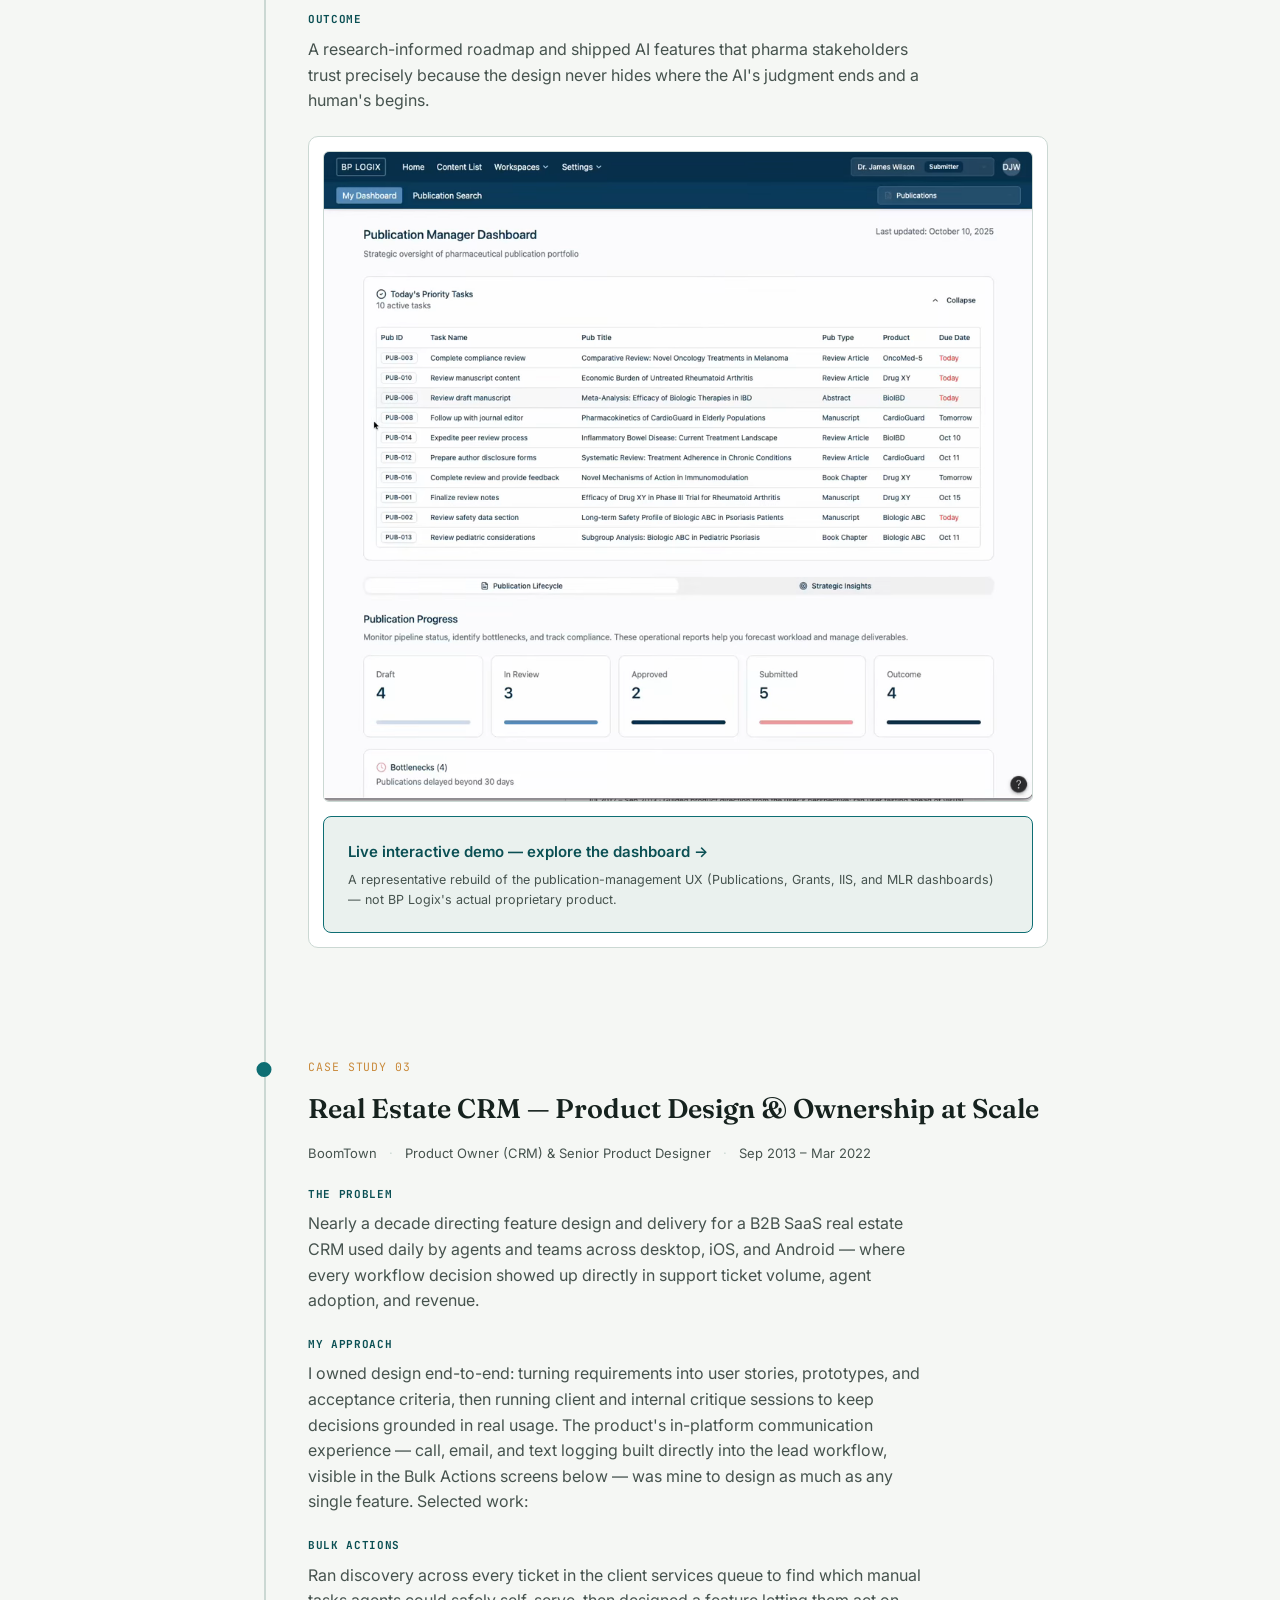
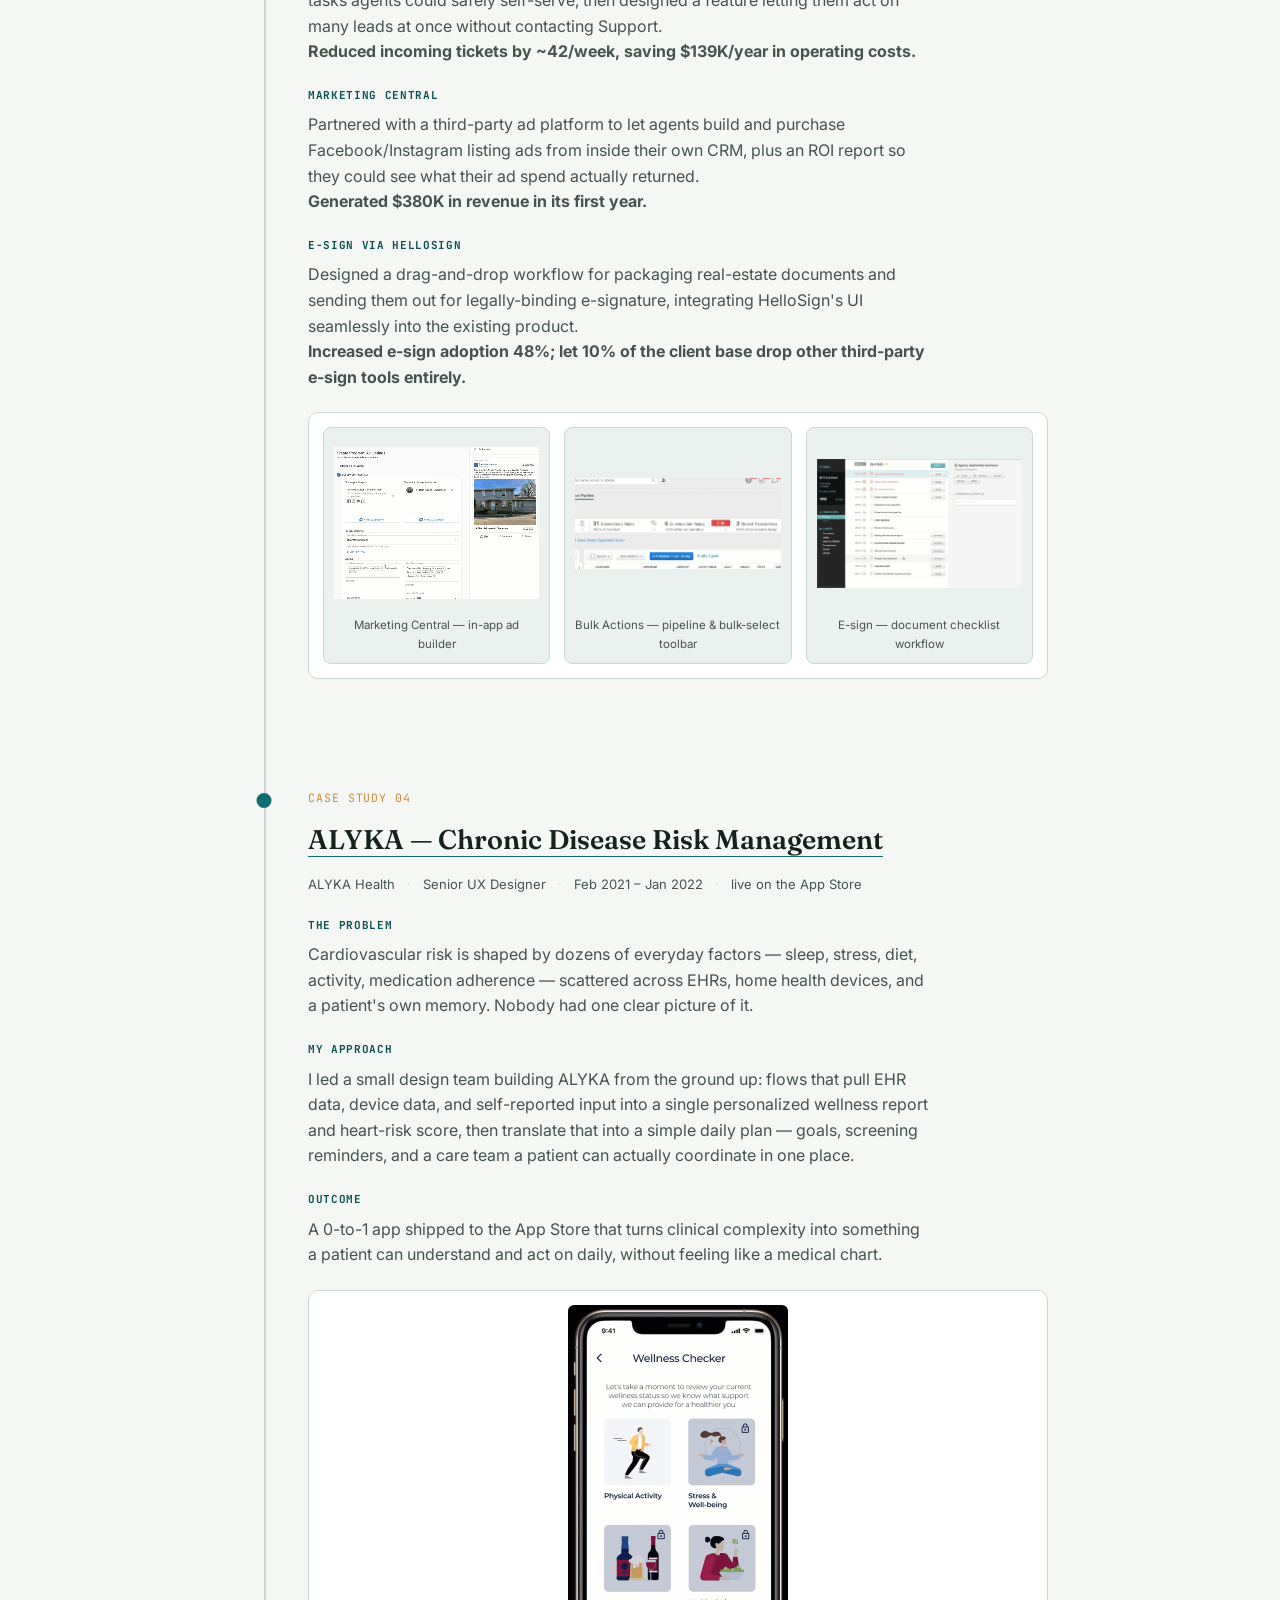
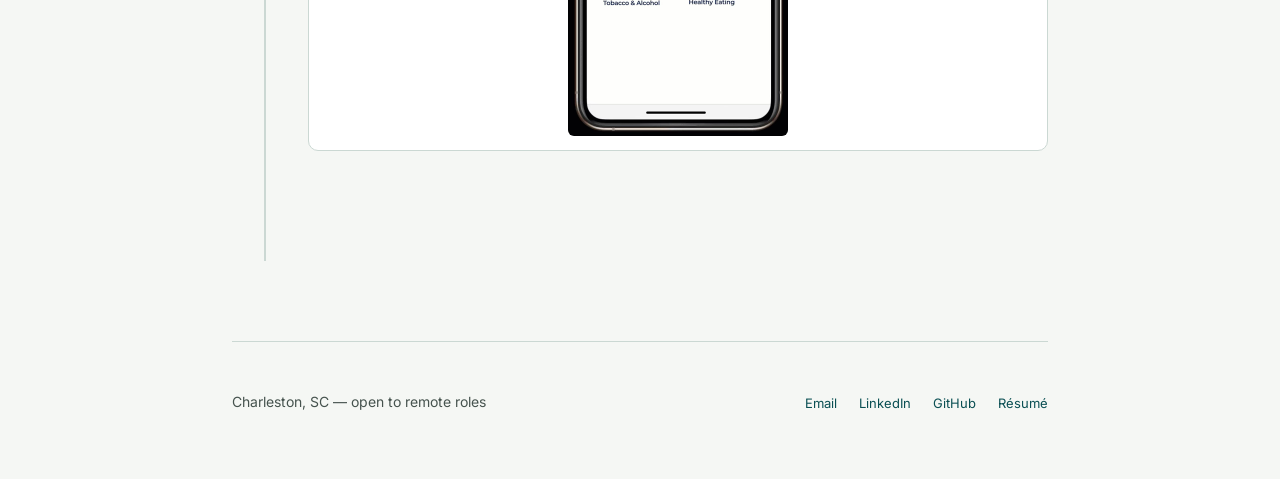
==== commit d75c1d06: "Add camera-capture clip to Raisedbed case study, stacked above chat demo New clip (trimmed before it" ====
--- a/index.html
+++ b/index.html
@@ -305,6 +305,25 @@
     border-radius: 6px;
   }
 
+  .phone-stack {
+    display: flex;
+    flex-direction: column;
+    align-items: center;
+    gap: 28px;
+  }
+
+  .phone-stack figure {
+    margin: 0;
+  }
+
+  .phone-stack figcaption {
+    margin-top: 10px;
+    font-size: 11.5px;
+    color: var(--ink-soft);
+    text-align: center;
+    max-width: 220px;
+  }
+
   .demo-link {
     display: block;
     text-decoration: none;
@@ -495,10 +514,22 @@
       </div>
 
       <div class="media-frame">
-        <video class="phone-shot" autoplay muted loop playsinline poster="assets/raisedbed-poster.jpg" aria-label="Raisedbed AI Garden Bud chat demo">
-          <source src="assets/raisedbed-demo.webm" type="video/webm">
-          <source src="assets/raisedbed-demo.mp4" type="video/mp4">
-        </video>
+        <div class="phone-stack">
+          <figure>
+            <video class="phone-shot" autoplay muted loop playsinline poster="assets/raisedbed-camera-poster.jpg" aria-label="Raisedbed AI camera capture and plant identification">
+              <source src="assets/raisedbed-camera.webm" type="video/webm">
+              <source src="assets/raisedbed-camera.mp4" type="video/mp4">
+            </video>
+            <figcaption>Camera capture → plant ID &amp; care advice</figcaption>
+          </figure>
+          <figure>
+            <video class="phone-shot" autoplay muted loop playsinline poster="assets/raisedbed-poster.jpg" aria-label="Raisedbed AI Garden Bud chat demo">
+              <source src="assets/raisedbed-demo.webm" type="video/webm">
+              <source src="assets/raisedbed-demo.mp4" type="video/mp4">
+            </video>
+            <figcaption>Garden Bud — proactive planning chat</figcaption>
+          </figure>
+        </div>
       </div>
     </section>
 
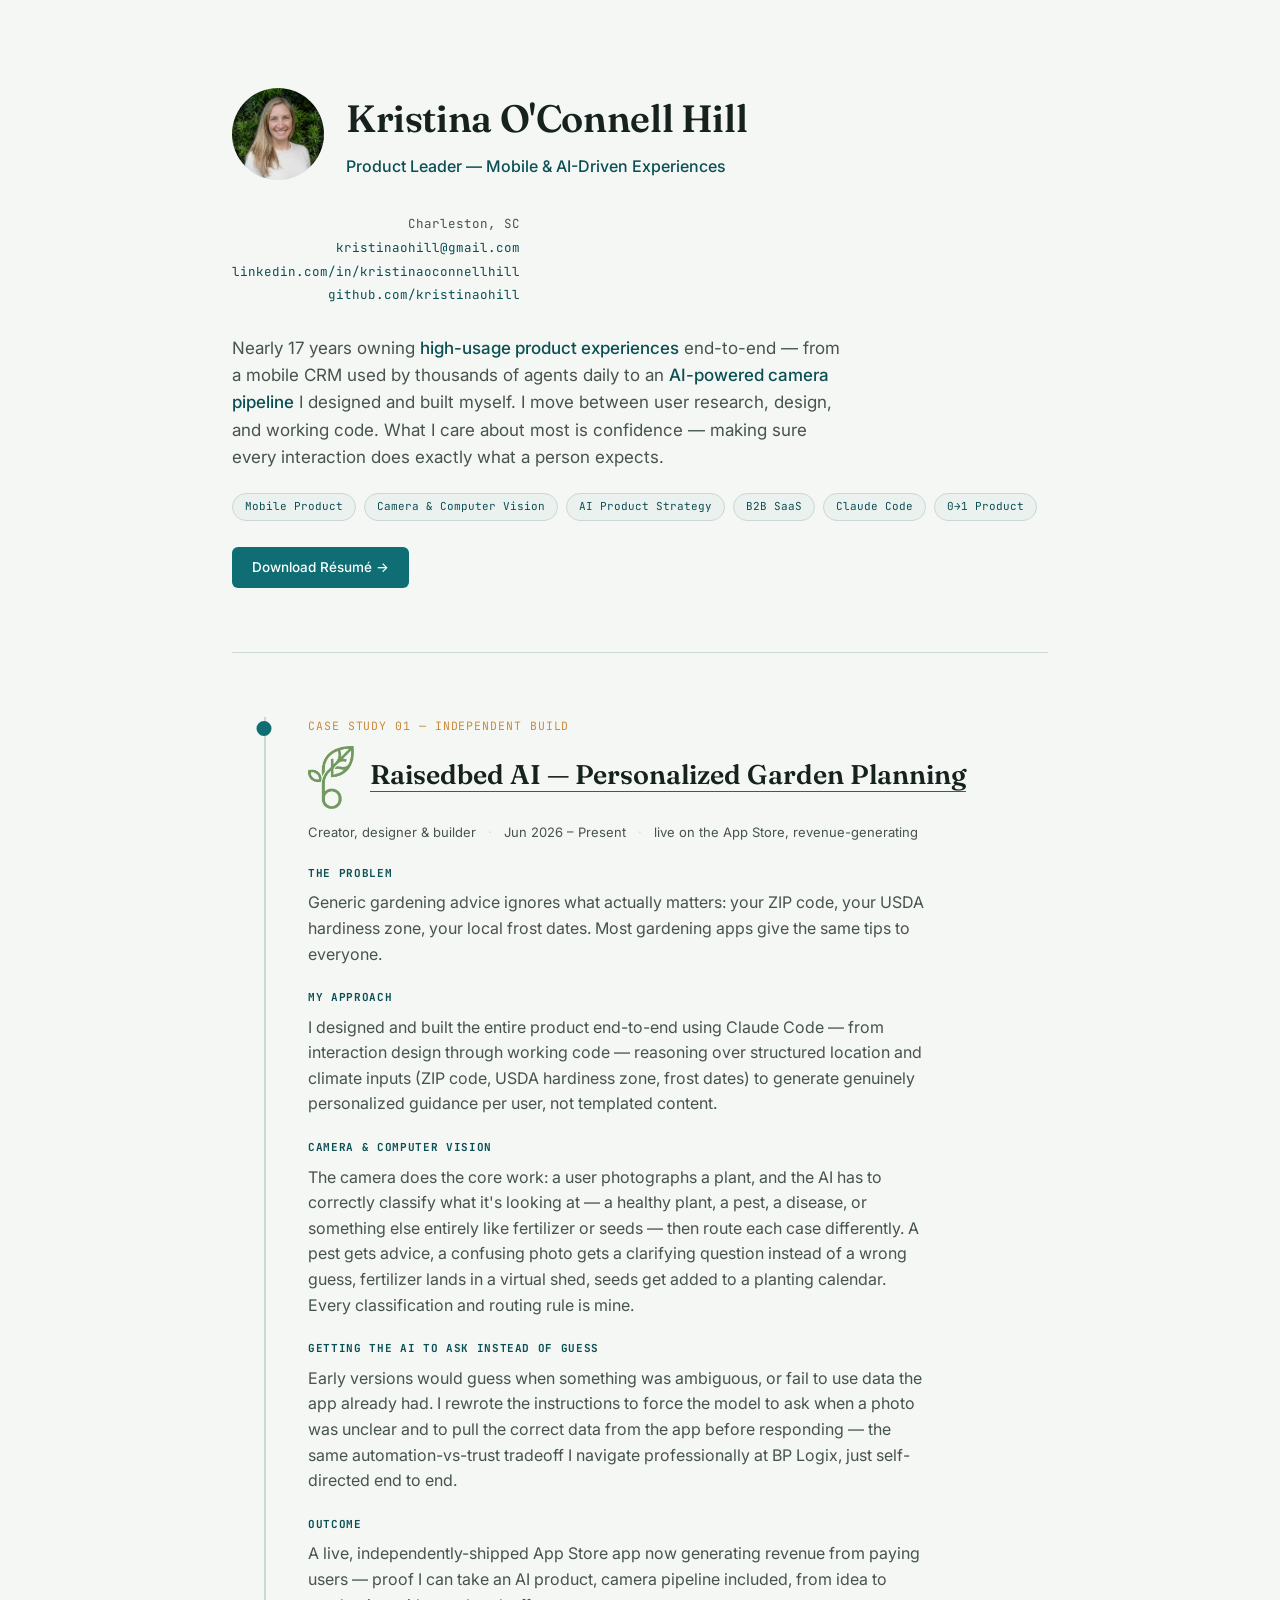
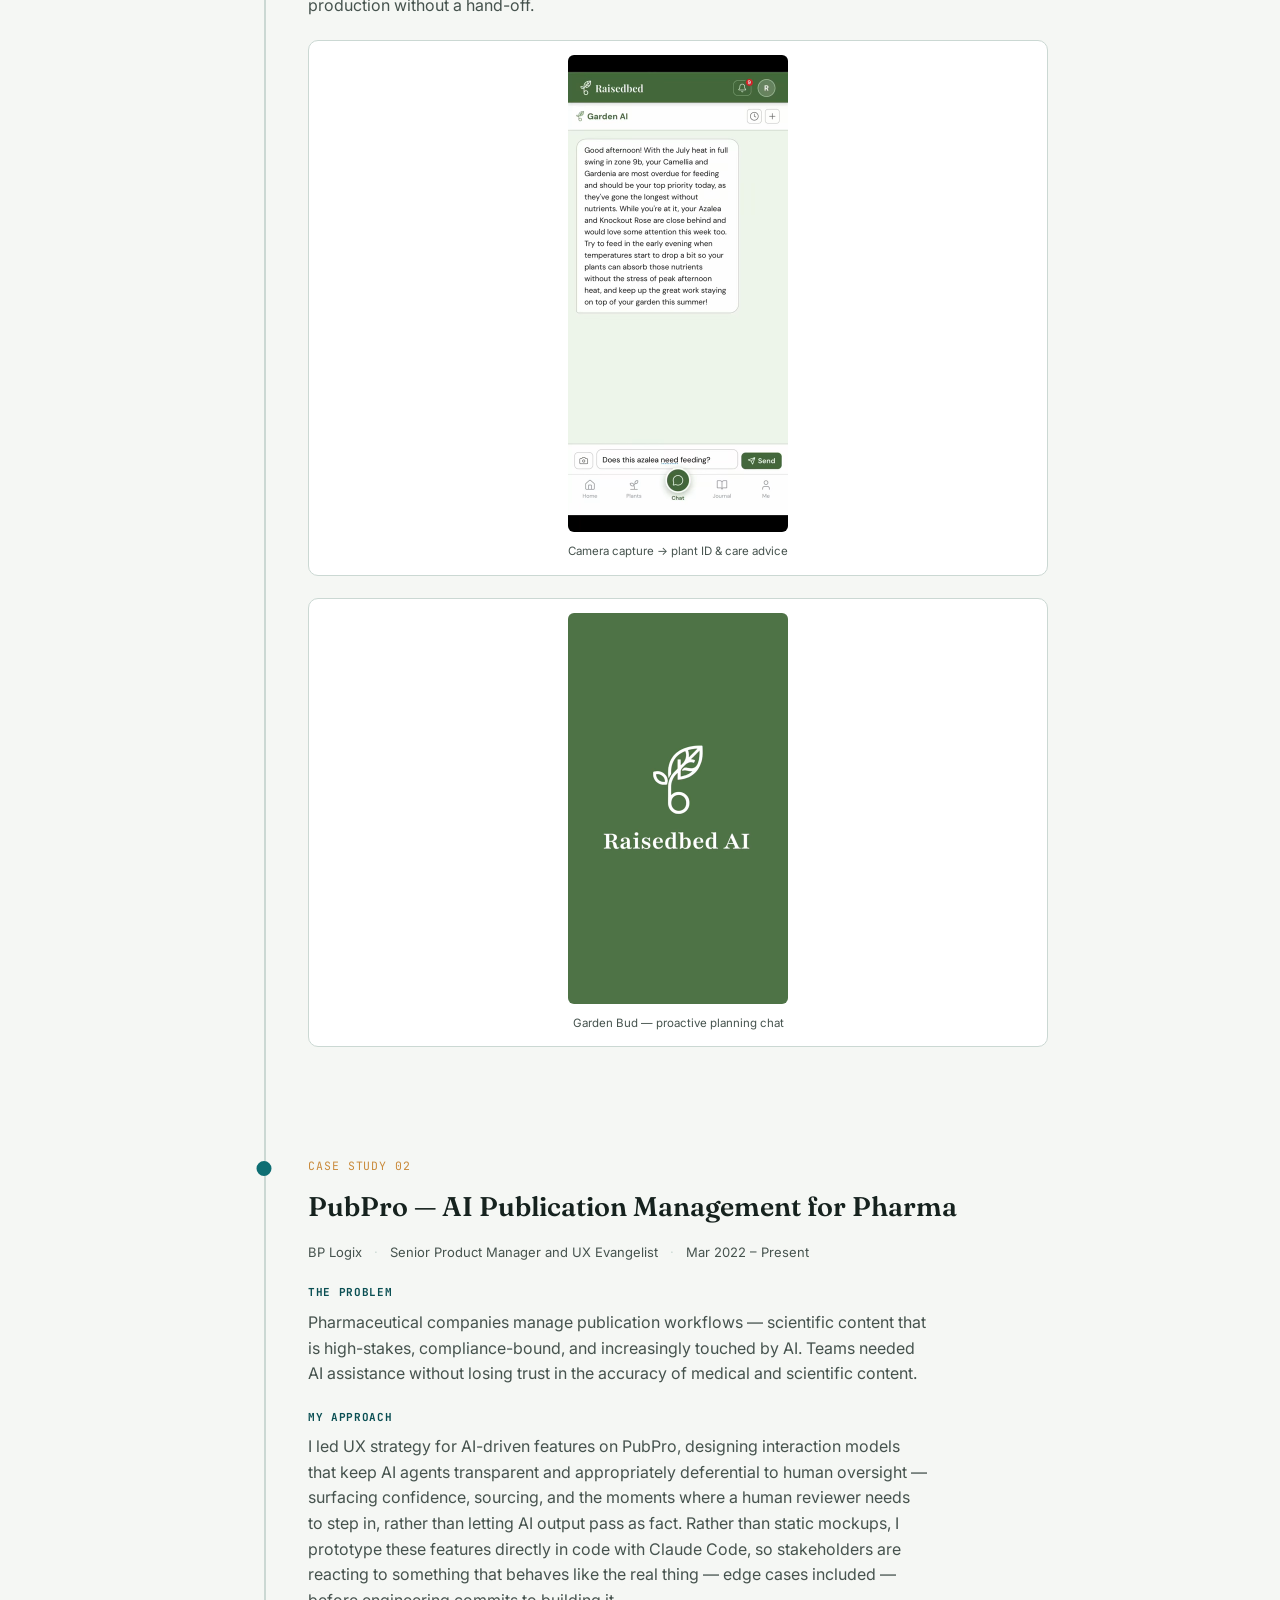
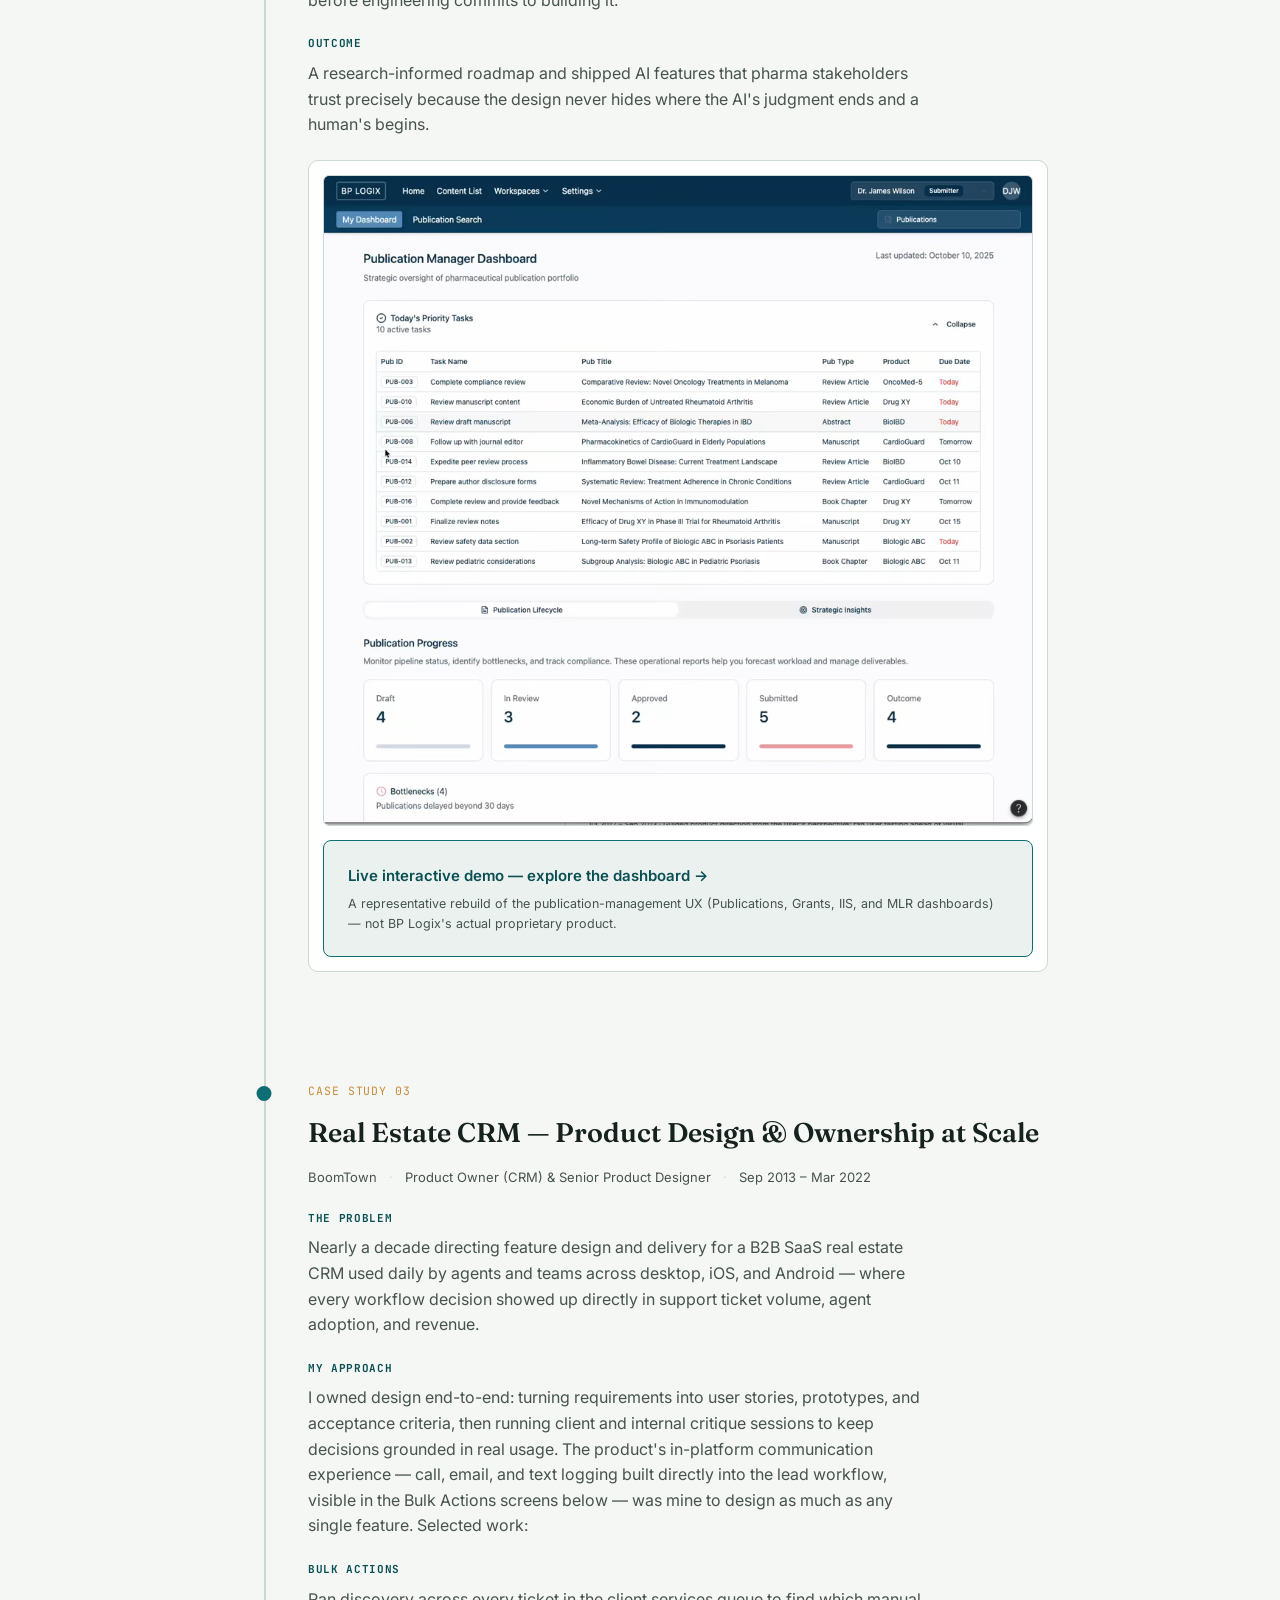
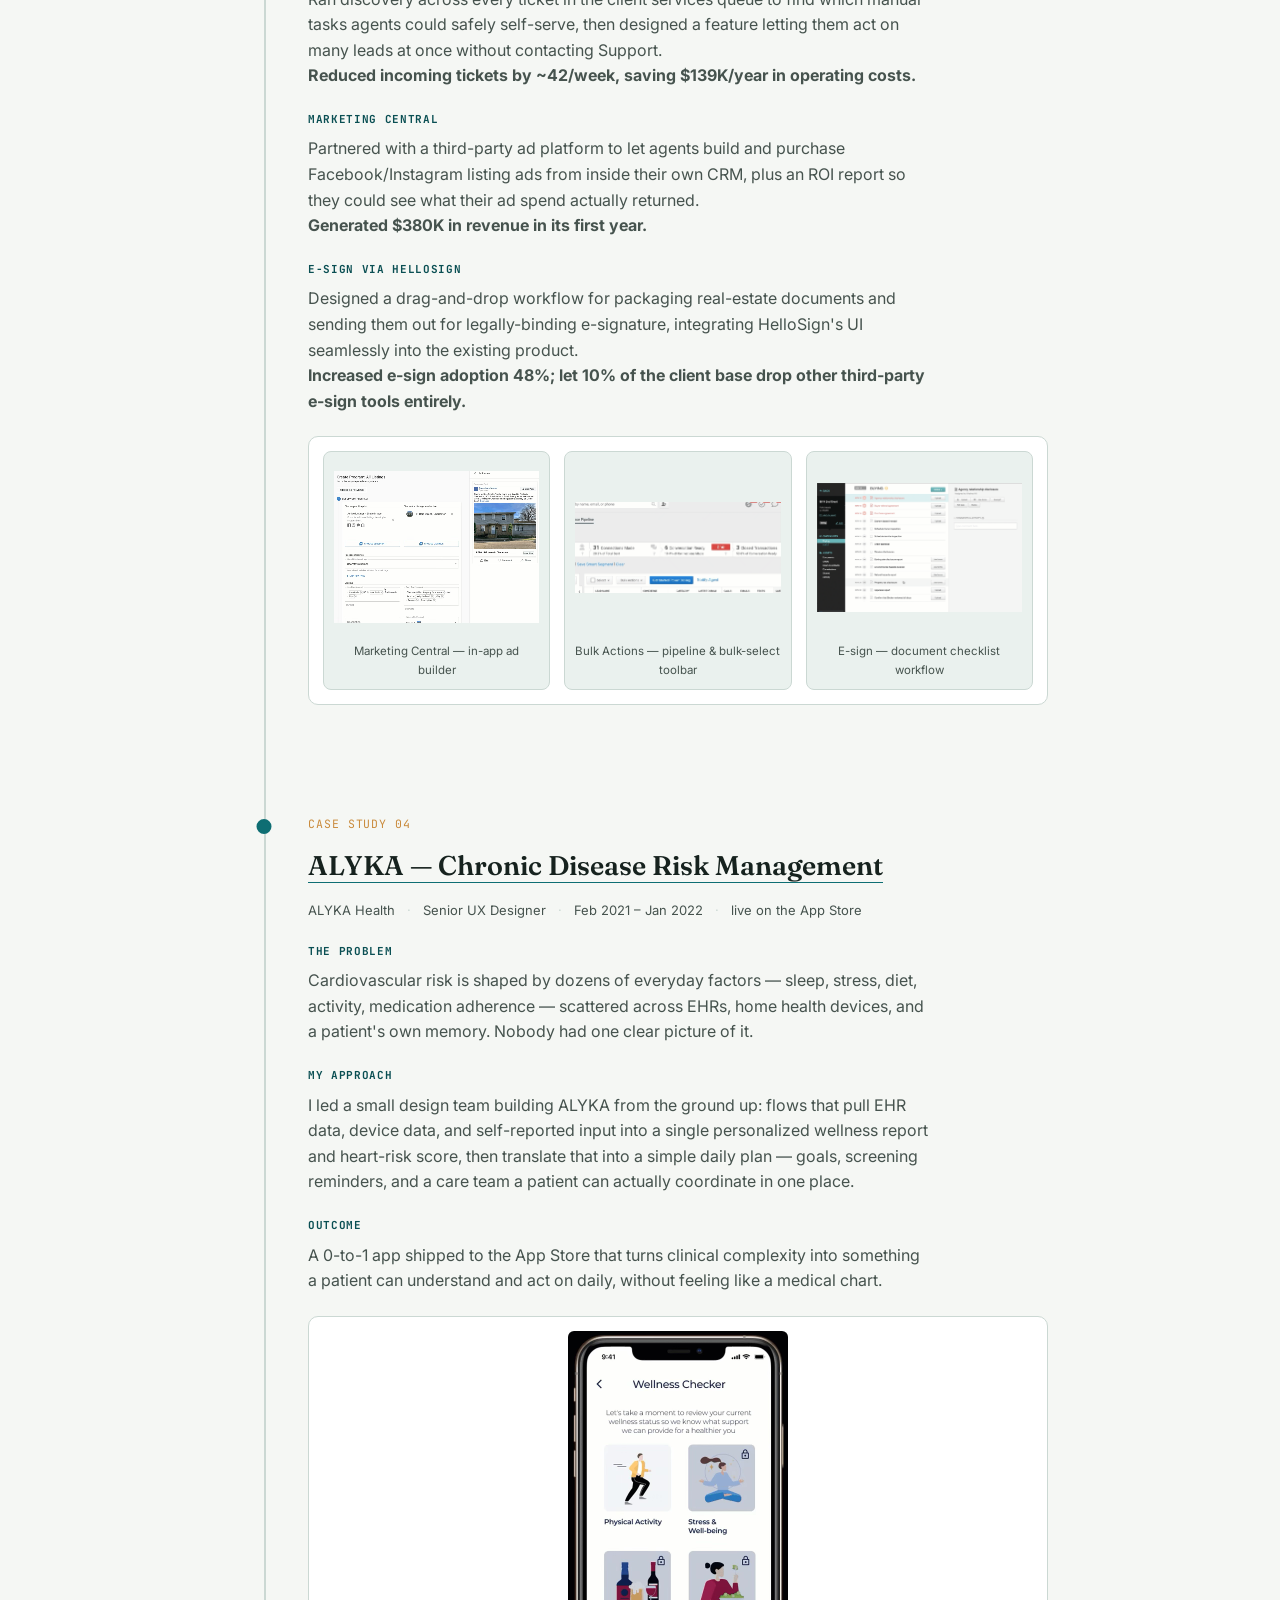
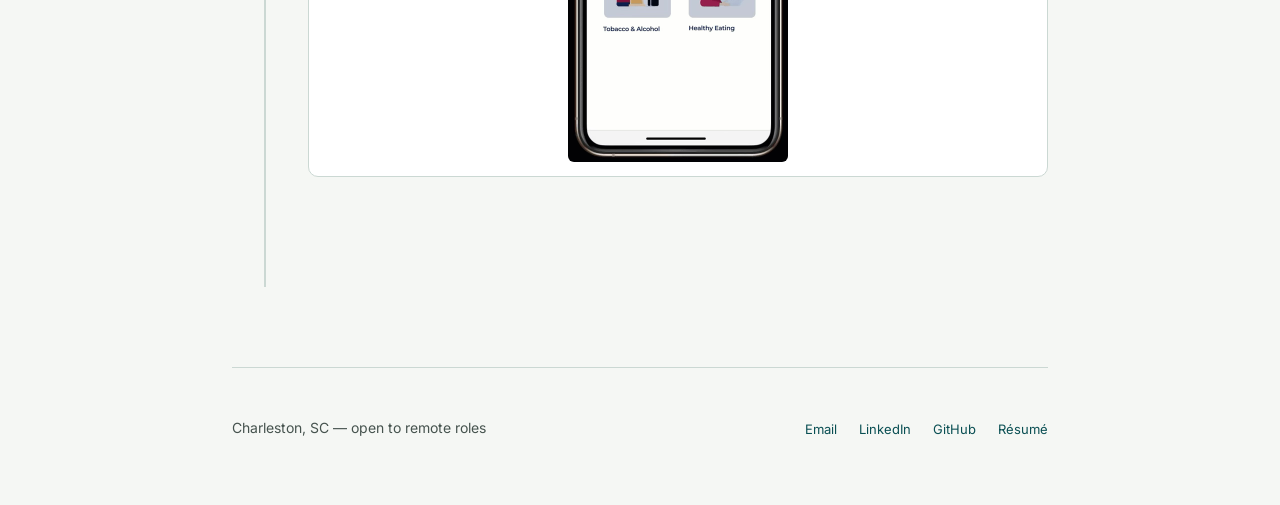
==== commit 66d9317f: "Split Raisedbed videos into two separate stacked media boxes" ====
--- a/index.html
+++ b/index.html
@@ -305,23 +305,15 @@
     border-radius: 6px;
   }
 
-  .phone-stack {
-    display: flex;
-    flex-direction: column;
-    align-items: center;
-    gap: 28px;
-  }
-
-  .phone-stack figure {
+  .media-frame figure {
     margin: 0;
   }
 
-  .phone-stack figcaption {
+  .media-frame figure figcaption {
     margin-top: 10px;
     font-size: 11.5px;
     color: var(--ink-soft);
     text-align: center;
-    max-width: 220px;
   }
 
   .demo-link {
@@ -514,22 +506,23 @@
       </div>
 
       <div class="media-frame">
-        <div class="phone-stack">
-          <figure>
-            <video class="phone-shot" autoplay muted loop playsinline poster="assets/raisedbed-camera-poster.jpg" aria-label="Raisedbed AI camera capture and plant identification">
-              <source src="assets/raisedbed-camera.webm" type="video/webm">
-              <source src="assets/raisedbed-camera.mp4" type="video/mp4">
-            </video>
-            <figcaption>Camera capture → plant ID &amp; care advice</figcaption>
-          </figure>
-          <figure>
-            <video class="phone-shot" autoplay muted loop playsinline poster="assets/raisedbed-poster.jpg" aria-label="Raisedbed AI Garden Bud chat demo">
-              <source src="assets/raisedbed-demo.webm" type="video/webm">
-              <source src="assets/raisedbed-demo.mp4" type="video/mp4">
-            </video>
-            <figcaption>Garden Bud — proactive planning chat</figcaption>
-          </figure>
-        </div>
+        <figure>
+          <video class="phone-shot" autoplay muted loop playsinline poster="assets/raisedbed-camera-poster.jpg" aria-label="Raisedbed AI camera capture and plant identification">
+            <source src="assets/raisedbed-camera.webm" type="video/webm">
+            <source src="assets/raisedbed-camera.mp4" type="video/mp4">
+          </video>
+          <figcaption>Camera capture → plant ID &amp; care advice</figcaption>
+        </figure>
+      </div>
+
+      <div class="media-frame">
+        <figure>
+          <video class="phone-shot" autoplay muted loop playsinline poster="assets/raisedbed-poster.jpg" aria-label="Raisedbed AI Garden Bud chat demo">
+            <source src="assets/raisedbed-demo.webm" type="video/webm">
+            <source src="assets/raisedbed-demo.mp4" type="video/mp4">
+          </video>
+          <figcaption>Garden Bud — proactive planning chat</figcaption>
+        </figure>
       </div>
     </section>
 
